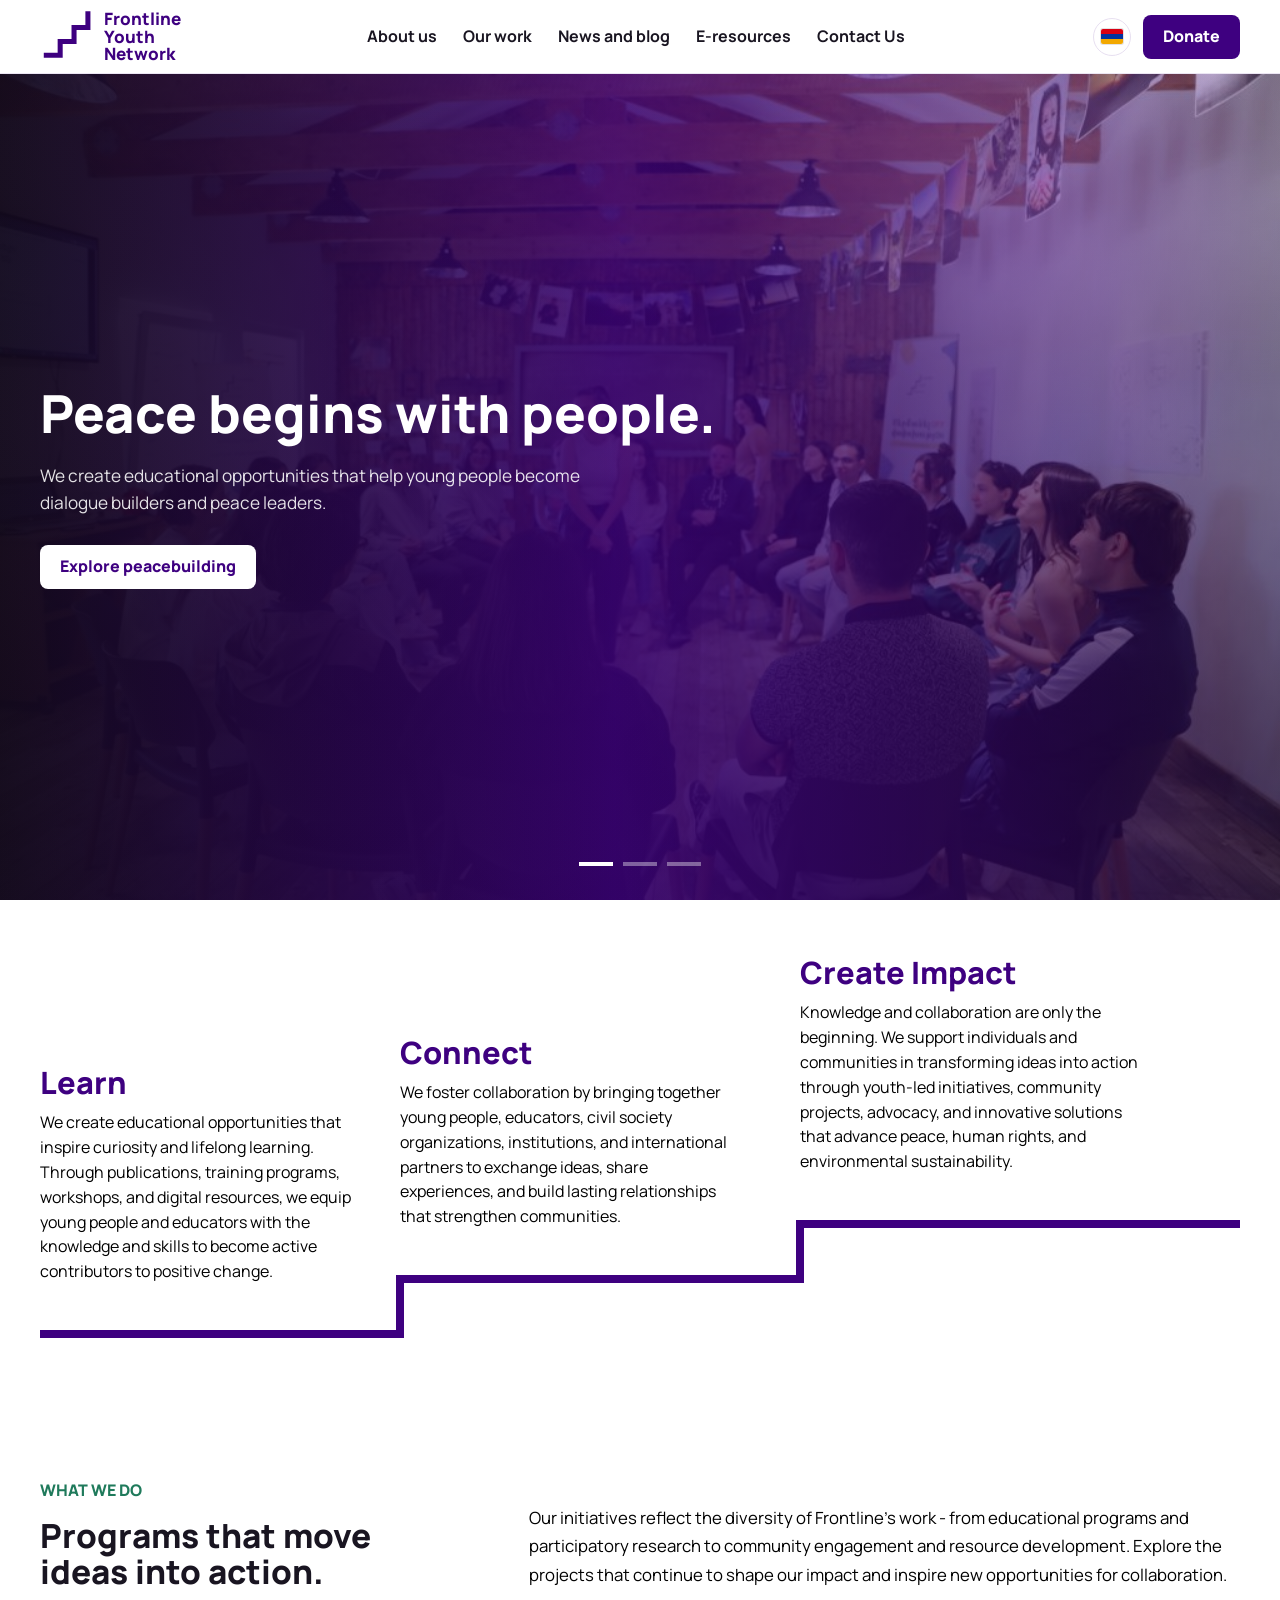
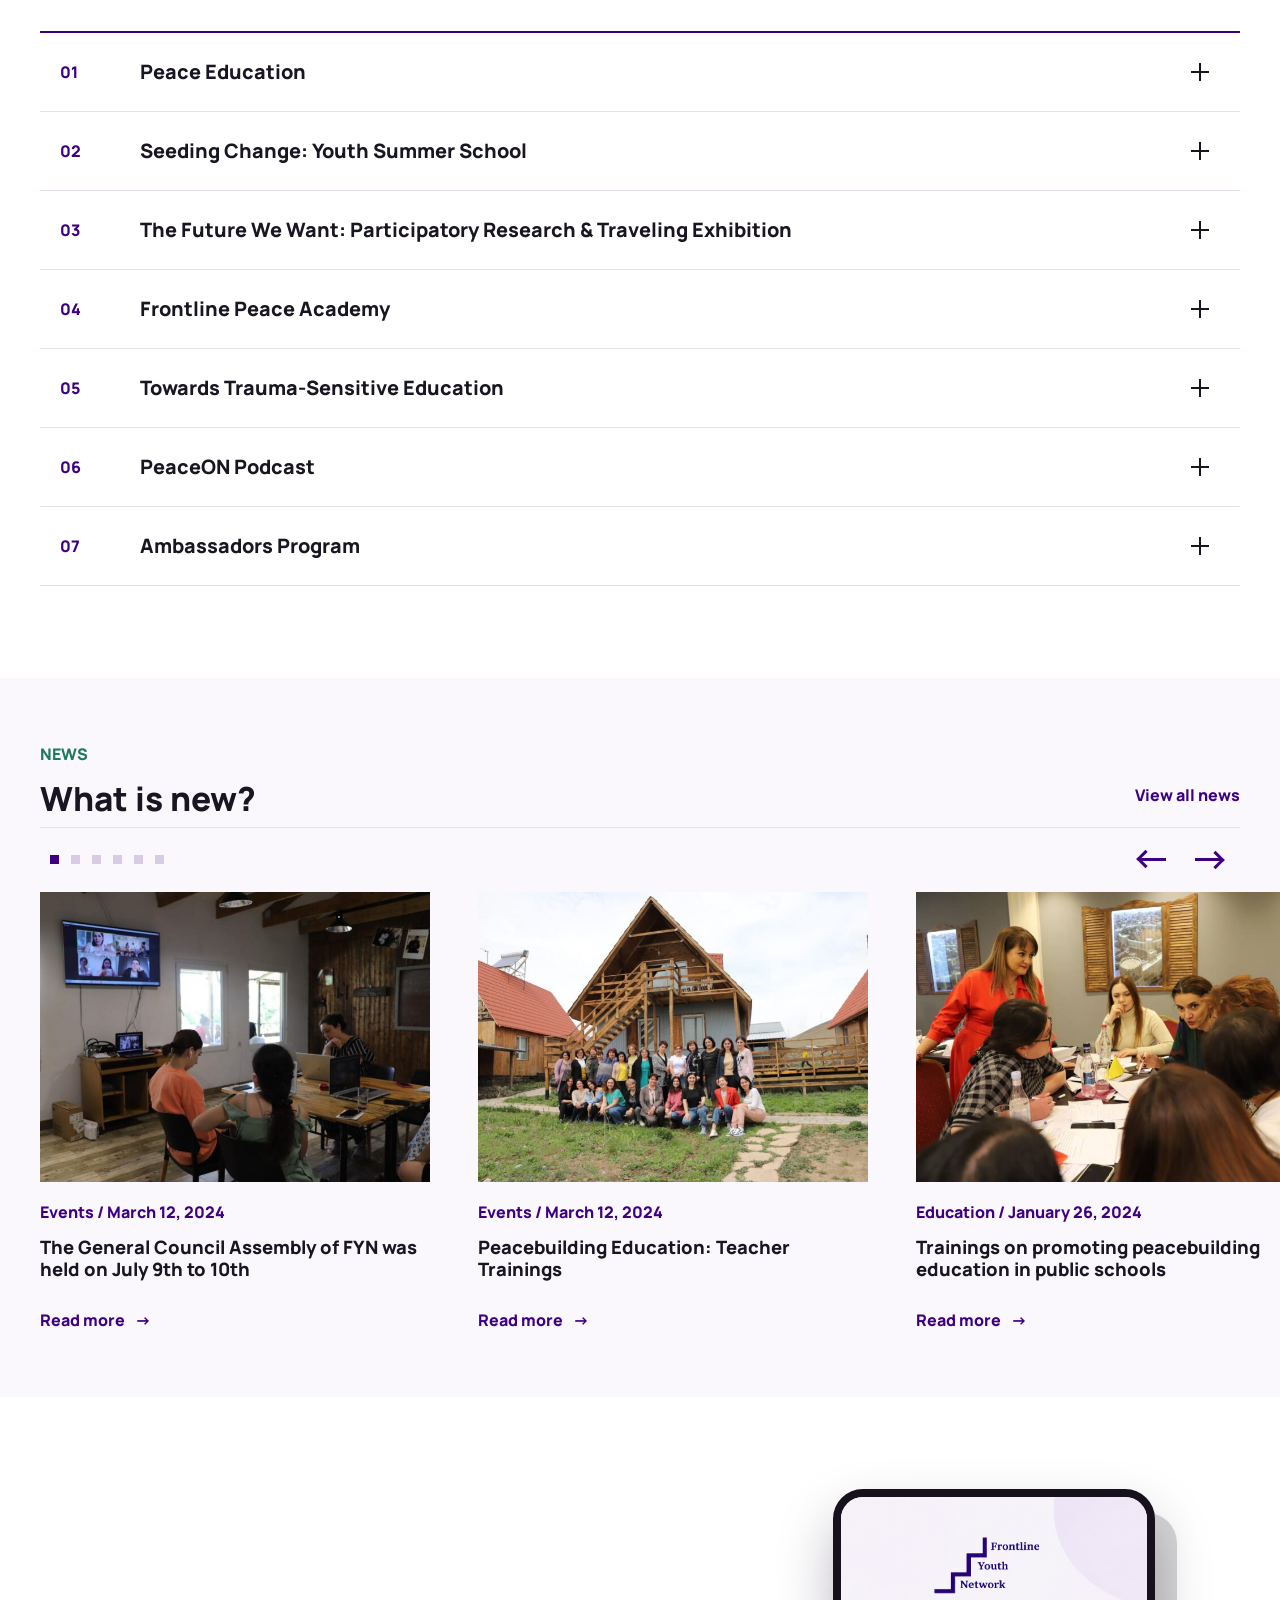
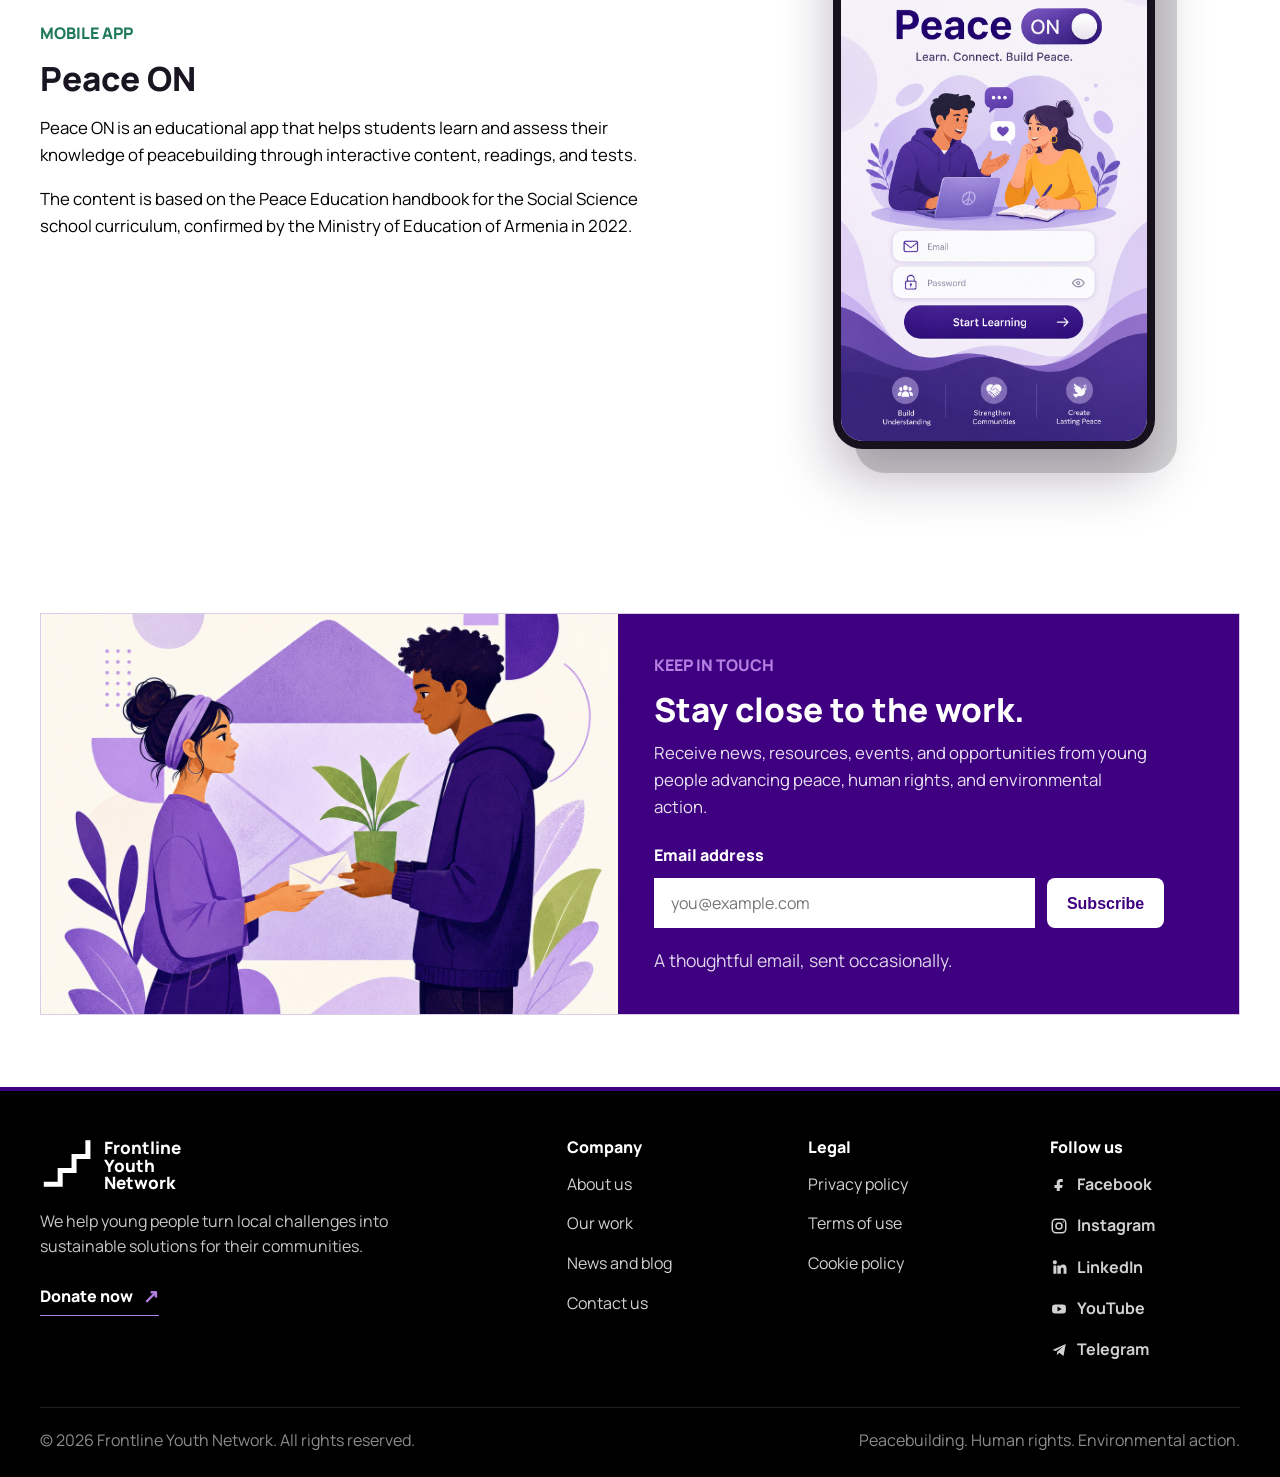
==== index.html @ 9a2c5423 "Fix mobile news slider arrows" ====
﻿<!doctype html>
<html lang="en">
  <head>
    <meta charset="utf-8">
    <meta name="viewport" content="width=device-width, initial-scale=1">
    <meta name="description" content="Frontline Youth Network connects and empowers young people from rural and border communities through peacebuilding, human rights, environmentalism, and youth-led action.">
    <title>Frontline Youth Network</title>
    <link rel="preconnect" href="https://fonts.googleapis.com">
    <link rel="preconnect" href="https://fonts.gstatic.com" crossorigin>
    <link href="https://fonts.googleapis.com/css2?family=Manrope:wght@400;500;600;700;800&display=swap" rel="stylesheet">
    <link rel="stylesheet" href="assets/css/style.css">
  </head>
  <body>
    <a class="skip-link" href="#main">Skip to content</a>

    <header class="site-header" data-header>
      <div class="container header__inner">
        <a class="btn btn--primary header__donate" href="#">Donate</a>

        <a class="brand brand--animated" href="index.html" aria-label="Frontline Youth Network home">
          <span class="brand__mark-wrap" aria-hidden="true">
            <svg class="brand__mark" viewBox="0 0 92 82" focusable="false">
              <polyline points="10 70 32 70 32 48 54 48 54 26 76 26 76 4"></polyline>
            </svg>
          </span>
          <span class="brand__text" aria-hidden="true">
            <span>Frontline</span>
            <span>Youth</span>
            <span>Network</span>
          </span>
        </a>

        <button class="nav-toggle" type="button" aria-expanded="false" aria-controls="site-navigation" aria-label="Open navigation">
          <span></span>
          <span></span>
          <span></span>
        </button>

        <nav class="site-nav" id="site-navigation" aria-label="Main navigation">
          <div class="nav__links">
            <a href="https://frontlineyouth.net/en/#">About us</a>
            <a href="#what-we-do">Our work</a>
            <a href="https://frontlineyouth.net/en/news/">News and blog</a>
            <a href="https://frontlineyouth.net/en/resources/">E-resources</a>
            <a href="https://frontlineyouth.net/en/contact-us/">Contact Us</a>
          </div>
          <div class="nav__actions">
            <a class="lang-switcher" href="#" aria-label="Switch language to Armenian">
              <span class="flag flag--armenia" aria-hidden="true"></span>
            </a>
            <a class="btn btn--primary nav__donate" href="#">Donate</a>
          </div>
        </nav>
      </div>
    </header>

    <main id="main">
      <section class="hero section hero--slide-1">
        <div class="container hero__inner">
          <div class="hero-slider" data-hero-slider>
            <div class="hero-slider__track">
              <article class="hero-slide is-active">
                <h1>Peace begins with people.</h1>
                <p class="hero__lead">We create educational opportunities that help young people become dialogue builders and peace leaders.</p>
                <a class="btn btn--primary" href="#what-we-do">Explore peacebuilding</a>
              </article>
              <article class="hero-slide">
                <h2>Human rights begin with action.</h2>
                <p class="hero__lead">We strengthen the skills and confidence needed to build more just and inclusive communities.</p>
                <a class="btn btn--primary" href="#what-we-do">Explore human rights</a>
              </article>
              <article class="hero-slide">
                <h2>A sustainable future begins today.</h2>
                <p class="hero__lead">We encourage environmental responsibility through learning, collaboration, and local initiatives.</p>
                <a class="btn btn--primary" href="#what-we-do">Explore green action</a>
              </article>
            </div>
          </div>
        </div>
        <div class="hero-slider__controls" aria-label="Hero slider controls">
          <button class="is-active" type="button" aria-label="Show peacebuilding slide" data-hero-dot></button>
          <button type="button" aria-label="Show human rights slide" data-hero-dot></button>
          <button type="button" aria-label="Show environmental slide" data-hero-dot></button>
        </div>
        <button class="hero-arrow hero-arrow--prev" type="button" aria-label="Previous hero slide" data-hero-prev><span aria-hidden="true">&larr;</span></button>
        <button class="hero-arrow hero-arrow--next" type="button" aria-label="Next hero slide" data-hero-next><span aria-hidden="true">&rarr;</span></button>

      </section>

      <div class="container hero__impact" aria-label="Frontline Youth Network step line">
        <svg class="impact-step-line" viewBox="0 0 1200 180" focusable="false" aria-hidden="true">
          <polyline points="0 150 360 150 360 95 760 95 760 40 1200 40"></polyline>
        </svg>
        <div class="impact-step-labels">
          <article>
            <h2>Learn</h2>
            <p>We create educational opportunities that inspire curiosity and lifelong learning. Through publications, training programs, workshops, and digital resources, we equip young people and educators with the knowledge and skills to become active contributors to positive change.</p>
          </article>
          <article>
            <h2>Connect</h2>
            <p>We foster collaboration by bringing together young people, educators, civil society organizations, institutions, and international partners to exchange ideas, share experiences, and build lasting relationships that strengthen communities.</p>
          </article>
          <article>
            <h2>Create Impact</h2>
            <p>Knowledge and collaboration are only the beginning. We support individuals and communities in transforming ideas into action through youth-led initiatives, community projects, advocacy, and innovative solutions that advance peace, human rights, and environmental sustainability.</p>
          </article>
        </div>
      </div>

      <section class="section initiatives-section" id="what-we-do">
        <div class="container">
          <div class="initiatives__intro">
            <div>
              <p class="eyebrow">What we do</p>
              <h2>Programs that move ideas into action.</h2>
            </div>
            <p>Our initiatives reflect the diversity of Frontline's work - from educational programs and participatory research to community engagement and resource development. Explore the projects that continue to shape our impact and inspire new opportunities for collaboration.</p>
          </div>

          <div class="initiatives-list" data-initiatives>
            <article class="initiative">
              <button class="initiative__trigger" id="initiative-trigger-1" type="button" aria-expanded="false" aria-controls="initiative-panel-1" data-initiative-trigger>
                <span class="initiative__number">01</span>
                <span class="initiative__title">Peace Education</span>
                <span class="initiative__toggle" aria-hidden="true"></span>
              </button>
              <div class="initiative__panel" id="initiative-panel-1" role="region" aria-labelledby="initiative-trigger-1" aria-hidden="true">
                <div class="initiative__media">
                  <img src="assets/images/news-training.jpg" alt="Educators participating in a Frontline peace education training">
                </div>
                <div class="initiative__content">
                  <p>Since 2020, Frontline has been advancing peace education in Armenia by combining research, educational resource development, and teacher professional development. We create practical tools that help educators introduce peace, conflict, and dialogue into the classroom while supporting broader educational reforms. Our goal is to make peace education accessible, relevant, and transformative for both teachers and young people.</p>
                  <a class="initiative__link" href="#">Learn more <span aria-hidden="true">&rarr;</span></a>
                </div>
              </div>
            </article>

            <article class="initiative">
              <button class="initiative__trigger" id="initiative-trigger-2" type="button" aria-expanded="false" aria-controls="initiative-panel-2" data-initiative-trigger>
                <span class="initiative__number">02</span>
                <span class="initiative__title">Seeding Change: Youth Summer School</span>
                <span class="initiative__toggle" aria-hidden="true"></span>
              </button>
              <div class="initiative__panel" id="initiative-panel-2" role="region" aria-labelledby="initiative-trigger-2" aria-hidden="true">
                <div class="initiative__media">
                  <img src="assets/images/mission-youth.jpg" alt="Young people learning together at a Frontline summer program">
                </div>
                <div class="initiative__content">
                  <p>From 2021 to 2025, <em>Seed the Change</em> brought together young people from across Armenia for an immersive summer school experience centered on peacebuilding, environmental sustainability, and human rights. Through interactive learning, outdoor activities, creative methods, and collaborative projects, participants developed practical skills and lasting connections.</p>
                  <p>The experience continues through the <em>Seed the Change Activist Handbook</em>, which supports participants in turning ideas into action.</p>
                  <a class="initiative__link" href="#">Learn more <span aria-hidden="true">&rarr;</span></a>
                </div>
              </div>
            </article>

            <article class="initiative">
              <button class="initiative__trigger" id="initiative-trigger-3" type="button" aria-expanded="false" aria-controls="initiative-panel-3" data-initiative-trigger>
                <span class="initiative__number">03</span>
                <span class="initiative__title">The Future We Want: Participatory Research &amp; Traveling Exhibition</span>
                <span class="initiative__toggle" aria-hidden="true"></span>
              </button>
              <div class="initiative__panel" id="initiative-panel-3" role="region" aria-labelledby="initiative-trigger-3" aria-hidden="true">
                <div class="initiative__media">
                  <img src="assets/images/hero-map.jpg" alt="Young people contributing ideas to a participatory research project">
                </div>
                <div class="initiative__content">
                  <p>What began as a creative exercise during the Seed the Change summer school evolved into a nationwide participatory research initiative exploring how young people imagine their future. Through focus groups and artistic expression, Frontline engaged diverse youth communities to better understand identity, belonging, and aspirations.</p>
                  <p>The findings were transformed into a traveling exhibition, creating space for dialogue and amplifying young people's voices.</p>
                  <a class="initiative__link" href="#">Learn more <span aria-hidden="true">&rarr;</span></a>
                </div>
              </div>
            </article>

            <article class="initiative">
              <button class="initiative__trigger" id="initiative-trigger-4" type="button" aria-expanded="false" aria-controls="initiative-panel-4" data-initiative-trigger>
                <span class="initiative__number">04</span>
                <span class="initiative__title">Frontline Peace Academy</span>
                <span class="initiative__toggle" aria-hidden="true"></span>
              </button>
              <div class="initiative__panel" id="initiative-panel-4" role="region" aria-labelledby="initiative-trigger-4" aria-hidden="true">
                <div class="initiative__media">
                  <img src="assets/images/education.jpg" alt="Students taking part in an interactive Frontline learning session">
                </div>
                <div class="initiative__content">
                  <p>Peace Academy is a two-month experiential learning program that continues the journey begun through the <em>Seed the Change</em> Summer School. Designed for university students, it offers a deeper exploration of conflict, peace, and social change through an interactive, non-formal learning environment.</p>
                  <p>Participants strengthen their understanding of conflict and peace studies while developing practical skills in dialogue, collaboration, negotiation, and conflict transformation. More than a course, the Academy is a learning community where knowledge is co-created through discussion, reflection, and shared experience.</p>
                  <a class="initiative__link" href="#">Learn more <span aria-hidden="true">&rarr;</span></a>
                </div>
              </div>
            </article>

            <article class="initiative">
              <button class="initiative__trigger" id="initiative-trigger-5" type="button" aria-expanded="false" aria-controls="initiative-panel-5" data-initiative-trigger>
                <span class="initiative__number">05</span>
                <span class="initiative__title">Towards Trauma-Sensitive Education</span>
                <span class="initiative__toggle" aria-hidden="true"></span>
              </button>
              <div class="initiative__panel" id="initiative-panel-5" role="region" aria-labelledby="initiative-trigger-5" aria-hidden="true">
                <div class="initiative__media">
                  <img src="assets/images/news-schools.jpg" alt="Educators collaborating during a classroom-focused training">
                </div>
                <div class="initiative__content">
                  <p>Building on our participatory research, this initiative explores how peace, conflict, and trauma can be addressed through safe, inclusive, and creative learning environments. By bringing together educators, researchers, and practitioners, we developed practical trauma-informed teaching approaches grounded in international expertise and local experience.</p>
                  <p>The result is a collection of educational methods that support more responsive and resilient classrooms.</p>
                  <a class="initiative__link" href="#">Learn more <span aria-hidden="true">&rarr;</span></a>
                </div>
              </div>
            </article>

            <article class="initiative">
              <button class="initiative__trigger" id="initiative-trigger-6" type="button" aria-expanded="false" aria-controls="initiative-panel-6" data-initiative-trigger>
                <span class="initiative__number">06</span>
                <span class="initiative__title">PeaceON Podcast</span>
                <span class="initiative__toggle" aria-hidden="true"></span>
              </button>
              <div class="initiative__panel" id="initiative-panel-6" role="region" aria-labelledby="initiative-trigger-6" aria-hidden="true">
                <div class="initiative__media">
                  <img src="assets/images/cinema.jpg" alt="Young people participating in a Frontline media and discussion event">
                </div>
                <div class="initiative__content">
                  <p>PeaceON is an animated podcast created for young people, bringing complex social topics to life through a simple, engaging, and modern format. Guided by Piso, the curious cat and main character of the podcast, young audiences explore topics ranging from disinformation and media literacy to environmental issues, financial literacy, and everyday choices.</p>
                  <p>Through real stories, relatable examples, and honest conversations, PeaceON encourages young people to think critically, stay informed, and become active participants in their communities.</p>
                  <p>The learning journey continues through the PeaceON app, where users can reflect on episodes, explore new topics, take interactive quizzes, test their knowledge, and receive certificates upon successful completion.</p>
                  <a class="initiative__link" href="https://www.youtube.com/channel/UCpuVf02GFddqtocgBL-URlQ" target="_blank" rel="noopener">Watch here <span aria-hidden="true">&rarr;</span></a>
                </div>
              </div>
            </article>

            <article class="initiative">
              <button class="initiative__trigger" id="initiative-trigger-7" type="button" aria-expanded="false" aria-controls="initiative-panel-7" data-initiative-trigger>
                <span class="initiative__number">07</span>
                <span class="initiative__title">Ambassadors Program</span>
                <span class="initiative__toggle" aria-hidden="true"></span>
              </button>
              <div class="initiative__panel" id="initiative-panel-7" role="region" aria-labelledby="initiative-trigger-7" aria-hidden="true">
                <div class="initiative__media">
                  <img src="assets/images/networking.jpg" alt="Frontline youth ambassadors connecting at a community event">
                </div>
                <div class="initiative__content">
                  <p>The Ambassadors Program supports young people in sharing knowledge, building connections, and leading positive change in their communities. Full program details will be added as the initiative develops.</p>
                  <a class="initiative__link" href="#">Learn more <span aria-hidden="true">&rarr;</span></a>
                </div>
              </div>
            </article>
          </div>
        </div>
      </section>

      <section class="section news-section" id="news">
        <div class="container">
          <div class="news-slider" data-news-slider>
            <div class="news-slider__header">
              <div>
                <p class="eyebrow">News</p>
                <h2>What is new?</h2>
              </div>
              <a class="text-link news-slider__link" href="https://frontlineyouth.net/en/news/">View all news</a>
            </div>

            <div class="news-slider__tools" aria-label="News slider controls">
              <div class="news-slider__dots" aria-label="Select news slide">
                <button class="is-active" type="button" aria-label="Go to news item 1" data-news-dot></button>
                <button type="button" aria-label="Go to news item 2" data-news-dot></button>
                <button type="button" aria-label="Go to news item 3" data-news-dot></button>
                <button type="button" aria-label="Go to news item 4" data-news-dot></button>
                <button type="button" aria-label="Go to news item 5" data-news-dot></button>
                <button type="button" aria-label="Go to news item 6" data-news-dot></button>
              </div>
              <div class="news-slider__arrows">
                <button class="news-slider__arrow news-slider__arrow--prev" type="button" aria-label="Previous news" data-news-prev>
                  <span class="news-slider__arrow-icon" aria-hidden="true"></span>
                </button>
                <button class="news-slider__arrow news-slider__arrow--next" type="button" aria-label="Next news" data-news-next>
                  <span class="news-slider__arrow-icon" aria-hidden="true"></span>
                </button>
              </div>
            </div>

            <div class="news-slider__viewport">
              <div class="news-slider__track">
                <article class="news-card">
                  <img src="assets/images/news-assembly.jpg" alt="Frontline Youth Network General Council Assembly">
                  <div class="news-card__body">
                    <p class="meta">Events / March 12, 2024</p>
                    <h3>The General Council Assembly of FYN was held on July 9th to 10th</h3>
                    <a class="card__link" href="https://frontlineyouth.net/en/the-general-council-assembly-of-the-uncovering-the-potential-of-border-dwelling-youth-fyn-ngo-was-held-on-july-9th-to-10th/">Read more <span aria-hidden="true">&rarr;</span></a>
                  </div>
                </article>

                <article class="news-card">
                  <img src="assets/images/news-training.jpg" alt="Peacebuilding education teacher training">
                  <div class="news-card__body">
                    <p class="meta">Events / March 12, 2024</p>
                    <h3>Peacebuilding Education: Teacher Trainings</h3>
                    <a class="card__link" href="https://frontlineyouth.net/en/peacebuilding-education-teacher-trainings/">Read more <span aria-hidden="true">&rarr;</span></a>
                  </div>
                </article>

                <article class="news-card">
                  <img src="assets/images/news-schools.jpg" alt="Peacebuilding education training in public schools">
                  <div class="news-card__body">
                    <p class="meta">Education / January 26, 2024</p>
                    <h3>Trainings on promoting peacebuilding education in public schools</h3>
                    <a class="card__link" href="https://frontlineyouth.net/en/trainings-on-promoting-peacebuilding-education-in-public-schools/">Read more <span aria-hidden="true">&rarr;</span></a>
                  </div>
                </article>

                <article class="news-card">
                  <img src="assets/images/education.jpg" alt="Young people taking part in a learning session">
                  <div class="news-card__body">
                    <p class="meta">Education / FYN</p>
                    <h3>Non-formal education programs for young community leaders</h3>
                    <a class="card__link" href="https://frontlineyouth.net/en/news/">Read more <span aria-hidden="true">&rarr;</span></a>
                  </div>
                </article>

                <article class="news-card">
                  <img src="assets/images/networking.jpg" alt="Frontline Youth Network community gathering">
                  <div class="news-card__body">
                    <p class="meta">Community / FYN</p>
                    <h3>Building networks between youth, mentors, and local initiatives</h3>
                    <a class="card__link" href="https://frontlineyouth.net/en/news/">Read more <span aria-hidden="true">&rarr;</span></a>
                  </div>
                </article>

                <article class="news-card">
                  <img src="assets/images/cinema.jpg" alt="Youth event and community discussion">
                  <div class="news-card__body">
                    <p class="meta">Events / FYN</p>
                    <h3>Youth-led conversations on peace, rights, and participation</h3>
                    <a class="card__link" href="https://frontlineyouth.net/en/news/">Read more <span aria-hidden="true">&rarr;</span></a>
                  </div>
                </article>
              </div>
            </div>
          </div>
        </div>
      </section>

      <section class="section app-section" id="peace-on" data-app-animate>
        <div class="container app-section__grid">
          <div class="app-section__content">
            <p class="eyebrow">Mobile app</p>
            <h2>Peace ON</h2>
            <p>Peace ON is an educational app that helps students learn and assess their knowledge of peacebuilding through interactive content, readings, and tests.</p>
            <p>The content is based on the Peace Education handbook for the Social Science school curriculum, confirmed by the Ministry of Education of Armenia in 2022.</p>
            <div class="app-store-links" aria-label="Download Peace ON">
              <a class="store-button" href="https://play.google.com/store/apps/details?id=com.peaceon.frontline" target="_blank" rel="noopener" aria-label="Get Peace ON on Google Play">
                <img src="assets/images/google-play-badge.webp" alt="Get it on Google Play">
              </a>
              <a class="store-button" href="#" aria-label="Download Peace ON on the App Store">
                <img src="assets/images/download app store.webp" alt="Download on the App Store">
              </a>
            </div>
          </div>

          <div class="app-showcase" aria-label="Peace ON app preview">
            <div class="app-showcase__frame">
              <img class="app-showcase__image" src="assets/images/peace-on-illustration.png" alt="Peace ON mobile app preview">
            </div>
          </div>
        </div>
      </section>

      <section class="section contact" id="contact">
        <div class="container subscription">
          <div class="subscription__visual">
            <img src="assets/images/newsletter-illustration.png" alt="Young people exchanging a letter and a plant">
          </div>

          <div class="subscription__content">
            <p class="eyebrow">Keep in touch</p>
            <h2>Stay close to the work.</h2>
            <p>Receive news, resources, events, and opportunities from young people advancing peace, human rights, and environmental action.</p>

            <form class="newsletter" action="#" method="post">
              <label for="email">Email address</label>
              <div class="newsletter__row">
                <input id="email" name="email" type="email" placeholder="you@example.com" autocomplete="email" required>
                <button class="btn btn--light" type="submit">Subscribe</button>
              </div>
              <p class="form-note">A thoughtful email, sent occasionally.</p>
            </form>
          </div>
        </div>
      </section>
    </main>

    <footer class="site-footer">
      <div class="container footer__grid">
        <div class="footer__brand">
          <a class="brand brand--animated footer__brand-logo" href="index.html" aria-label="Frontline Youth Network home" data-footer-brand>
            <span class="brand__mark-wrap" aria-hidden="true">
              <svg class="brand__mark" viewBox="0 0 92 82" focusable="false">
                <polyline points="10 70 32 70 32 48 54 48 54 26 76 26 76 4"></polyline>
              </svg>
            </span>
            <span class="brand__text" aria-hidden="true">
              <span>Frontline</span>
              <span>Youth</span>
              <span>Network</span>
            </span>
          </a>
          <p>We help young people turn local challenges into sustainable solutions for their communities.</p>
          <a class="footer__donate" href="#">Donate now <span aria-hidden="true">&#8599;</span></a>
        </div>

        <nav aria-label="Footer navigation">
          <h2 class="footer__title">Company</h2>
          <ul class="footer__links">
            <li><a href="#what-we-do">About us</a></li>
            <li><a href="#what-we-do">Our work</a></li>
            <li><a href="#news">News and blog</a></li>
            <li><a href="#contact">Contact us</a></li>
          </ul>
        </nav>

        <nav aria-label="Legal navigation">
          <h2 class="footer__title">Legal</h2>
          <ul class="footer__links">
            <li><a href="#">Privacy policy</a></li>
            <li><a href="#">Terms of use</a></li>
            <li><a href="#">Cookie policy</a></li>
          </ul>
        </nav>

        <div class="footer__connect">
          <h2 class="footer__title">Follow us</h2>
          <ul class="footer__socials">
            <li><a class="footer__social-link" href="https://www.facebook.com/FrontlineYouthNet/" target="_blank" rel="noopener"><svg viewBox="0 0 24 24" aria-hidden="true"><path d="M14 8h3V4h-3c-3.3 0-5 2-5 5v3H6v4h3v4h4v-4h3l1-4h-4V9c0-.7.3-1 1-1Z"/></svg><span>Facebook</span></a></li>
            <li><a class="footer__social-link" href="https://www.instagram.com/frontlineyouthnetwork/" target="_blank" rel="noopener"><svg viewBox="0 0 24 24" aria-hidden="true"><rect x="3" y="3" width="18" height="18" rx="5"/><circle cx="12" cy="12" r="4"/><circle cx="17.5" cy="6.5" r="1" class="footer__social-dot"/></svg><span>Instagram</span></a></li>
            <li><a class="footer__social-link" href="https://www.linkedin.com/company/frontline-youth-network-armenia/" target="_blank" rel="noopener"><svg viewBox="0 0 24 24" aria-hidden="true"><path d="M6.5 8.5A2.5 2.5 0 1 0 6.5 3a2.5 2.5 0 0 0 0 5.5ZM4.5 21h4V10h-4v11Zm6 0h4v-5.5c0-1.4.3-2.8 2-2.8 1.6 0 1.6 1.6 1.6 2.9V21H22v-6.2c0-3.4-.7-6-4.7-6-1.9 0-3.1 1-3.6 2.1h-.1V10h-3.8v11Z"/></svg><span>LinkedIn</span></a></li>
            <li><a class="footer__social-link" href="https://www.youtube.com/channel/UCpuVf02GFddqtocgBL-URlQ" target="_blank" rel="noopener"><svg viewBox="0 0 24 24" aria-hidden="true"><path d="M21 8.2a2.7 2.7 0 0 0-1.9-1.9C17.4 6 12 6 12 6s-5.4 0-7.1.3A2.7 2.7 0 0 0 3 8.2 28 28 0 0 0 2.7 12c0 1.3.1 2.6.3 3.8a2.7 2.7 0 0 0 1.9 1.9C6.6 18 12 18 12 18s5.4 0 7.1-.3a2.7 2.7 0 0 0 1.9-1.9c.2-1.2.3-2.5.3-3.8s-.1-2.6-.3-3.8ZM10 15.3V8.7l5.5 3.3-5.5 3.3Z"/></svg><span>YouTube</span></a></li>
            <li><a class="footer__social-link" href="#" aria-label="Frontline Youth Network Telegram"><svg viewBox="0 0 24 24" aria-hidden="true"><path d="m21 4-3 16-5.7-4.2-3.2 3.1.5-4.6L17.9 7 7.7 13.4 3.3 12 21 4Z"/></svg><span>Telegram</span></a></li>
          </ul>
        </div>
      </div>
      <div class="container footer__bottom">
        <p>&copy; 2026 Frontline Youth Network. All rights reserved.</p>
        <p>Peacebuilding. Human rights. Environmental action.</p>
      </div>
    </footer>

    <script src="assets/js/main.js"></script>
  </body>
</html>
---- assets/css/style.css ----
:root {
  --color-primary: #3e0080;
  --color-accent: #b281e2;
  --color-accent-soft: #f3ebfb;
  --color-ink: #191521;
  --color-muted: #191521;
  --color-line: #e7dff0;
  --color-surface: #ffffff;
  --color-soft: #faf7fd;
  --color-green: #1f7a5b;
  --shadow: 0 18px 50px rgba(42, 25, 60, 0.12);
  --radius: 8px;
  --container: 1200px;
  --header-height: 74px;
  --ease-out: cubic-bezier(0.16, 1, 0.3, 1);
}

* {
  box-sizing: border-box;
}

html {
  scroll-behavior: smooth;
}

body {
  margin: 0;
  background: var(--color-surface);
  color: var(--color-ink);
  font-family: "Manrope", Arial, sans-serif;
  font-size: 16px;
  line-height: 1.6;
  overflow-x: hidden;
}

@keyframes fadeUp {
  from {
    opacity: 0;
    transform: translateY(24px);
  }

  to {
    opacity: 1;
    transform: translateY(0);
  }
}

@keyframes softZoom {
  from {
    opacity: 0;
    transform: scale(0.97);
  }

  to {
    opacity: 1;
    transform: scale(1);
  }
}

@keyframes logoMarkReveal {
  from {
    opacity: 0;
    stroke-dashoffset: 230;
  }

  to {
    opacity: 1;
    stroke-dashoffset: 0;
  }
}

@keyframes logoTextReveal {
  from {
    opacity: 0;
    transform: translateX(-14px);
  }

  to {
    opacity: 1;
    transform: translateX(0);
  }
}

@keyframes impactLineReveal {
  from {
    opacity: 0;
    stroke-dashoffset: 1800;
  }

  to {
    opacity: 1;
    stroke-dashoffset: 0;
  }
}

@keyframes valueAppear {
  from {
    opacity: 0;
    transform: translateY(16px);
  }

  to {
    opacity: 1;
    transform: translateY(0);
  }
}

@keyframes valueFill {
  from {
    background-size: 0 100%;
    color: var(--color-primary);
  }

  to {
    background-size: 100% 100%;
    color: #fff;
  }
}

img {
  display: block;
  max-width: 100%;
}

a {
  color: inherit;
}

a:focus-visible,
button:focus-visible,
input:focus-visible {
  outline: 3px solid var(--color-accent);
  outline-offset: 3px;
}

.skip-link {
  position: absolute;
  left: 16px;
  top: -100px;
  z-index: 1000;
  padding: 10px 14px;
  background: var(--color-primary);
  color: #fff;
  text-decoration: none;
}

.skip-link:focus {
  top: 16px;
}

.container {
  width: min(100% - 40px, var(--container));
  margin-inline: auto;
}

.section {
  padding: 92px 0;
}

section[id] {
  scroll-margin-top: 90px;
}

.section--soft {
  background: var(--color-soft);
}

.site-header {
  position: sticky;
  top: 0;
  z-index: 100;
  height: var(--header-height);
  background: rgba(255, 255, 255, 0.94);
  border-bottom: 1px solid rgba(231, 223, 240, 0.8);
  backdrop-filter: blur(16px);
}

.header__inner {
  display: flex;
  height: 100%;
  min-height: 0;
  align-items: center;
  justify-content: space-between;
  gap: 22px;
}

.header__inner > .header__donate {
  display: none;
}

.brand {
  display: inline-flex;
  align-items: center;
  text-decoration: none;
}

.brand--animated {
  gap: 0;
}

.brand__mark-wrap {
  display: inline-flex;
  width: 64px;
  height: 54px;
  align-items: center;
  overflow: hidden;
}

.brand__mark {
  width: 58px;
  height: 52px;
  fill: none;
  stroke: var(--color-primary);
  stroke-width: 8;
  stroke-linecap: square;
  stroke-linejoin: miter;
  stroke-dasharray: 230;
  stroke-dashoffset: 230;
  animation: logoMarkReveal 1500ms linear both;
}

.brand__text {
  display: grid;
  gap: 0;
  color: var(--color-primary);
  font-size: 17px;
  font-weight: 800;
  line-height: 1.05;
}

.brand__text span {
  opacity: 0;
  animation: logoTextReveal 520ms var(--ease-out) both;
}

.brand__text span:nth-child(1) {
  animation-delay: 2000ms;
}

.brand__text span:nth-child(2) {
  animation-delay: 2300ms;
}

.brand__text span:nth-child(3) {
  animation-delay: 2600ms;
}

.site-nav {
  display: grid;
  flex: 1;
  grid-template-columns: 1fr auto;
  align-items: center;
  gap: 24px;
  color: var(--color-muted);
  font-weight: 700;
}

.nav__links {
  display: flex;
  justify-content: center;
  gap: 26px;
}

.nav__actions {
  display: flex;
  align-items: center;
  gap: 12px;
}

.site-nav a {
  text-decoration: none;
}

.site-nav a:not(.btn):hover {
  color: var(--color-primary);
}

.lang-switcher {
  display: inline-flex;
  width: 38px;
  height: 38px;
  align-items: center;
  justify-content: center;
  border: 1px solid var(--color-line);
  border-radius: 50%;
  background: #fff;
  transition: transform 180ms ease, border-color 180ms ease, box-shadow 180ms ease;
}

.lang-switcher:hover {
  border-color: rgba(62, 0, 128, 0.28);
  box-shadow: 0 8px 18px rgba(42, 25, 60, 0.1);
  transform: translateY(-1px);
}

.flag {
  display: block;
  width: 22px;
  height: 15px;
  border-radius: 2px;
  box-shadow: 0 0 0 1px rgba(25, 21, 33, 0.12);
}

.flag--armenia {
  background: linear-gradient(to bottom, #d90012 0 33.333%, #0033a0 33.333% 66.666%, #f2a800 66.666% 100%);
}

.nav-toggle {
  display: none;
  width: 44px;
  height: 44px;
  border: 1px solid var(--color-line);
  border-radius: var(--radius);
  background: #fff;
  padding: 10px;
}

.nav-toggle span {
  display: block;
  height: 2px;
  margin: 5px 0;
  background: var(--color-primary);
}

.btn {
  display: inline-flex;
  min-height: 44px;
  align-items: center;
  justify-content: center;
  border: 2px solid transparent;
  border-radius: var(--radius);
  padding: 10px 18px;
  font-size: 16px;
  font-weight: 800;
  line-height: 1.2;
  text-decoration: none;
  transition: transform 180ms ease, background 180ms ease, color 180ms ease, border 180ms ease, box-shadow 180ms ease;
}

.btn:hover {
  transform: translateY(-2px);
}

.btn--primary {
  background: var(--color-primary);
  color: #fff;
}

.btn--primary:hover {
  background: #2f0062;
}

.btn--secondary {
  border-color: rgba(62, 0, 128, 0.28);
  background: #fff;
  color: var(--color-primary);
}

.btn--light {
  background: #fff;
  color: var(--color-primary);
}

.btn--light:hover {
  background: #eadcff;
}

.hero {
  position: relative;
  overflow: hidden;
  height: calc(100vh - var(--header-height));
  min-height: calc(100vh - var(--header-height));
  padding: 0;
  color: #fff;
}

.hero::before,
.hero::after {
  content: "";
  position: absolute;
  inset: 0;
  pointer-events: none;
}

.hero::before {
  background:
    linear-gradient(90deg, rgba(18, 9, 28, 0.92) 0%, rgba(62, 0, 128, 0.78) 48%, rgba(62, 0, 128, 0.18) 100%),
    linear-gradient(180deg, rgba(18, 9, 28, 0.16), rgba(18, 9, 28, 0.72)),
    var(--hero-image) center / cover no-repeat;
  transform: scale(1);
  transform-origin: center;
}

.hero.is-bg-changing::before {
  animation: heroBgFade 1100ms var(--ease-out) both;
}

.hero::after {
  background:
    radial-gradient(circle at 80% 18%, rgba(178, 129, 226, 0.32), transparent 24%),
    linear-gradient(90deg, rgba(18, 9, 28, 0.16), transparent 58%);
}

.hero--slide-1 {
  --hero-image: url("../images/mission-youth.jpg");
}

.hero--slide-2 {
  --hero-image: url("../images/news-training.jpg");
}

.hero--slide-3 {
  --hero-image: url("../images/education.jpg");
}

@keyframes heroBgFade {
  from {
    opacity: 0.35;
    transform: scale(1.035);
  }

  to {
    opacity: 1;
    transform: scale(1);
  }
}

.hero__inner {
  position: relative;
  z-index: 1;
  display: flex;
  height: 100%;
  min-height: 0;
  align-items: center;
}

.hero-slider {
  position: relative;
  width: min(100%, 760px);
  min-height: 0;
  animation: fadeUp 1100ms var(--ease-out) both;
}

.hero-slider__track {
  position: relative;
  display: grid;
  min-height: 0;
  align-items: center;
}

.hero-slide {
  position: relative;
  grid-area: 1 / 1;
  align-self: center;
  width: 100%;
  opacity: 0;
  pointer-events: none;
  transform: translateY(28px);
  transition: opacity 1050ms var(--ease-out), transform 1050ms var(--ease-out);
}

.hero-slide.is-active {
  opacity: 1;
  pointer-events: auto;
  transform: translateY(0);
}

.hero-slide > * {
  opacity: 0;
  transform: translateY(34px);
  transition: opacity 1100ms var(--ease-out), transform 1100ms var(--ease-out);
}

.hero-slide.is-active > * {
  opacity: 1;
  transform: translateY(0);
}

.hero-slide.is-active > *:nth-child(1) {
  transition-delay: 160ms;
}

.hero-slide.is-active > *:nth-child(2) {
  transition-delay: 360ms;
}

.hero-slide.is-active > *:nth-child(3) {
  transition-delay: 560ms;
}

.hero__inner > *,
.split > *,
.contact__grid > *,
.grid > * {
  min-width: 0;
}

.eyebrow {
  margin: 0 0 14px;
  color: var(--color-green);
  font-size: 16px;
  font-weight: 800;
  letter-spacing: 0;
  text-transform: uppercase;
  overflow-wrap: anywhere;
}

.hero .eyebrow {
  color: #eadcff;
}

.hero .btn--primary {
  background: #fff;
  color: var(--color-primary);
}

.hero .btn--primary:hover {
  background: #f3ebfb;
}

.hero .btn--secondary {
  border-color: rgba(255, 255, 255, 0.7);
  background: rgba(255, 255, 255, 0.1);
  color: #fff;
}

.hero .btn--secondary:hover {
  background: rgba(255, 255, 255, 0.18);
}

h1,
h2,
h3 {
  margin: 0;
  line-height: 1.08;
  letter-spacing: 0;
  overflow-wrap: break-word;
}

h1 {
  max-width: 690px;
  font-size: clamp(2.15rem, 4.1vw, 3.75rem);
  font-weight: 800;
}

.hero-slide h2 {
  max-width: 690px;
  font-size: clamp(2.15rem, 4.1vw, 3.75rem);
}

h2 {
  font-size: clamp(1.65rem, 2.6vw, 2.45rem);
  font-weight: 800;
}

h3 {
  font-size: 1.25rem;
  font-weight: 800;
}

p {
  margin: 0;
  overflow-wrap: break-word;
}

.hero__lead {
  max-width: 590px;
  margin-top: 20px;
  color: rgba(255, 255, 255, 0.88);
  font-size: clamp(1rem, 1.35vw, 1.14rem);
}

.hero-slide .btn {
  margin-top: 28px;
}

.hero-slider__controls {
  position: absolute;
  left: 50%;
  bottom: 34px;
  z-index: 4;
  display: flex;
  align-items: center;
  gap: 10px;
  margin: 0;
  transform: translateX(-50%);
}

.hero-slider__controls button {
  width: 34px;
  height: 4px;
  border: 0;
  background: rgba(255, 255, 255, 0.38);
  cursor: pointer;
  padding: 0;
}

.hero-slider__controls button.is-active {
  background: #fff;
}

.hero-arrow {
  position: absolute;
  top: 50%;
  z-index: 4;
  display: flex;
  align-items: center;
  justify-content: center;
  width: 48px;
  height: 48px;
  border: 1px solid rgba(255, 255, 255, 0.54);
  border-radius: 999px;
  background: rgba(255, 255, 255, 0.08);
  color: #fff;
  font-size: 1.35rem;
  font-weight: 800;
  line-height: 1;
  cursor: pointer;
  padding: 0;
  transform: translateY(-50%);
  transition: background 180ms ease, border-color 180ms ease;
}

.hero-arrow span {
  display: flex;
  align-items: center;
  justify-content: center;
  width: 1em;
  height: 1em;
  line-height: 1;
  transform: translateY(-1px);
}

.hero-arrow--prev {
  left: clamp(18px, 3vw, 44px);
}

.hero-arrow--next {
  right: clamp(18px, 3vw, 44px);
}

.hero-arrow:hover {
  background: rgba(255, 255, 255, 0.18);
  border-color: rgba(255, 255, 255, 0.82);
}

@media (max-width: 1399px) {
  .hero-arrow {
    display: none;
  }
}

.hero__impact {
  position: relative;
  z-index: 3;
  margin-top: 24px;
  margin-bottom: 32px;
  min-height: 430px;
}

.impact-step-line {
  position: absolute;
  left: 0;
  top: 260px;
  display: block;
  width: 100%;
  height: 180px;
  fill: none;
  stroke: var(--color-primary);
  stroke-width: 8;
  stroke-linecap: square;
  stroke-linejoin: miter;
  stroke-dasharray: 1800;
  stroke-dashoffset: 1800;
}

.hero__impact.is-visible .impact-step-line {
  animation: impactLineReveal 1900ms linear both;
}

.impact-step-labels {
  position: absolute;
  inset: 0;
  z-index: 2;
  color: var(--color-primary);
  pointer-events: none;
}

.impact-step-labels article {
  position: absolute;
  max-width: 340px;
  opacity: 0;
  transform: translateY(16px);
}

.impact-step-labels article:nth-child(1) {
  left: 0;
  bottom: 70px;
}

.impact-step-labels article:nth-child(2) {
  left: 360px;
  bottom: 125px;
}

.impact-step-labels article:nth-child(3) {
  left: 760px;
  bottom: 180px;
}

.impact-step-labels h2 {
  color: var(--color-primary);
  font-size: clamp(1.5rem, 2.4vw, 2.15rem);
  line-height: 1.05;
}

.impact-step-labels p {
  margin-top: 12px;
  color: #000;
  font-size: 16px;
  line-height: 1.55;
}

.hero__impact.is-visible .impact-step-labels article {
  animation: fadeUp 680ms var(--ease-out) both;
}

.hero__impact.is-visible .impact-step-labels article:nth-child(1) {
  animation-delay: 1500ms;
}

.hero__impact.is-visible .impact-step-labels article:nth-child(2) {
  animation-delay: 1750ms;
}

.hero__impact.is-visible .impact-step-labels article:nth-child(3) {
  animation-delay: 2000ms;
}

.split {
  display: grid;
  grid-template-columns: 0.75fr 1.25fr;
  gap: 52px;
}

.section__intro,
.section__heading {
  max-width: 760px;
}

.section__heading {
  margin-bottom: 38px;
}

.section__heading p:not(.eyebrow) {
  margin-top: 18px;
  color: var(--color-muted);
  font-size: 1.1rem;
}

.section__heading--row {
  display: flex;
  max-width: none;
  align-items: end;
  justify-content: space-between;
  gap: 24px;
}

.mission-panel {
  border-left: 4px solid var(--color-primary);
  background: #fff;
  border-radius: var(--radius);
  padding: 36px;
  box-shadow: var(--shadow);
  animation: fadeUp 750ms var(--ease-out) both;
}

.mission-panel p + p {
  margin-top: 18px;
  color: var(--color-muted);
}

.mission-section {
  padding-top: 86px;
  min-height: calc(100vh - 74px);
  display: grid;
  align-items: center;
}

.mission-editorial {
  display: grid;
  grid-template-columns: minmax(280px, 0.85fr) minmax(0, 1.15fr);
  gap: clamp(36px, 6vw, 76px);
  align-items: start;
}

.mission-editorial__lead {
  position: sticky;
  top: 112px;
  animation: fadeUp 750ms var(--ease-out) both;
}

.mission-editorial__lead h2 {
  max-width: 520px;
}

.mission-editorial__lead p:not(.eyebrow) {
  margin-top: 22px;
  max-width: 430px;
  color: var(--color-muted);
  font-size: 1.1rem;
}

.mission-editorial__content {
  border-top: 2px solid var(--color-primary);
  animation: fadeUp 750ms 120ms var(--ease-out) both;
}

.mission-row {
  display: grid;
  grid-template-columns: 150px 1fr;
  gap: 28px;
  padding: 32px 0;
  border-bottom: 1px solid var(--color-line);
}

.mission-row > span {
  color: var(--color-primary);
  font-size: 1rem;
  font-weight: 800;
  text-transform: uppercase;
}

.mission-row p {
  color: var(--color-muted);
  font-size: 1.05rem;
}

.mission-row p + p {
  margin-top: 14px;
}

.values-band {
  display: flex;
  flex-wrap: wrap;
  gap: 0;
  margin-top: 42px;
  overflow: hidden;
  border: 1px solid var(--color-line);
  border-radius: var(--radius);
  background: #fff;
  animation: fadeUp 750ms 220ms var(--ease-out) both;
}

.values-band span {
  flex: 1 1 170px;
  min-height: 68px;
  display: grid;
  place-items: center;
  border-right: 1px solid var(--color-line);
  color: var(--color-primary);
  font-weight: 800;
  text-align: center;
  background: linear-gradient(90deg, var(--color-primary), var(--color-primary)) left / 0 100% no-repeat;
  opacity: 0;
}

.values-band span:last-child {
  border-right: 0;
}

.values-band.is-visible span {
  animation: valueAppear 420ms var(--ease-out) both, valueFill 520ms var(--ease-out) both;
}

.values-band.is-visible span:nth-child(1) {
  animation-delay: 0ms, 520ms;
}

.values-band.is-visible span:nth-child(2) {
  animation-delay: 160ms, 760ms;
}

.values-band.is-visible span:nth-child(3) {
  animation-delay: 320ms, 1000ms;
}

.values-band.is-visible span:nth-child(4) {
  animation-delay: 480ms, 1240ms;
}

.values-band.is-visible span:nth-child(5) {
  animation-delay: 640ms, 1480ms;
}

.values-band.is-visible span:nth-child(6) {
  animation-delay: 800ms, 1720ms;
}

.focus-section {
  padding-top: 86px;
  background: #fff;
}

.focus-section .section__heading--row {
  align-items: start;
}

.focus-section .section-note {
  max-width: 360px;
}

.focus-slider {
  position: relative;
}

.focus-slider__viewport {
  overflow: hidden;
  border-radius: var(--radius);
  background: #12091c;
}

.focus-slider__track {
  display: flex;
  transition: transform 520ms var(--ease-out);
}

.focus-slide {
  position: relative;
  flex: 0 0 100%;
  min-height: 520px;
  overflow: hidden;
}

.focus-slide img {
  width: 100%;
  height: 100%;
  min-height: 520px;
  object-fit: cover;
  filter: grayscale(1);
  opacity: 0.75;
}

.focus-slide::after {
  content: "";
  position: absolute;
  inset: 0;
  background: linear-gradient(90deg, rgba(18, 9, 28, 0.86), rgba(62, 0, 128, 0.36));
}

.focus-slide div {
  position: absolute;
  z-index: 1;
  left: clamp(28px, 6vw, 72px);
  bottom: clamp(28px, 6vw, 72px);
  max-width: 560px;
  color: #fff;
}

.focus-slide span {
  display: block;
  margin-bottom: 10px;
  font-weight: 800;
}

.focus-slide h3 {
  font-size: clamp(2.2rem, 5vw, 4.8rem);
}

.focus-slide p {
  margin-top: 18px;
  color: rgba(255, 255, 255, 0.86);
  font-size: 1.08rem;
}

.focus-slider__controls {
  display: flex;
  align-items: center;
  justify-content: space-between;
  gap: 18px;
  margin-top: 18px;
}

.slider-btn {
  border: 1px solid var(--color-line);
  border-radius: 999px;
  background: #fff;
  color: var(--color-primary);
  cursor: pointer;
  font: inherit;
  font-weight: 800;
  padding: 10px 18px;
}

.slider-dots {
  display: flex;
  gap: 8px;
}

.slider-dots button {
  width: 9px;
  height: 9px;
  border: 0;
  border-radius: 50%;
  background: #d8cce4;
  cursor: pointer;
  padding: 0;
}

.slider-dots button.is-active {
  background: var(--color-primary);
}

.mission-statement {
  max-width: 1200px;
  margin: 0 auto;
  text-align: center;
  animation: fadeUp 750ms var(--ease-out) both;
}

.mission-statement h2 {
  max-width: 1200px;
  margin-inline: auto;
  font-size: clamp(1.7rem, 2.8vw, 2.75rem);
}

.mission-statement p:not(.eyebrow) {
  max-width: 1200px;
  margin: 22px auto 0;
  color: var(--color-muted);
  font-size: 1.12rem;
}

.mission-mosaic {
  position: relative;
  display: grid;
  grid-template-columns: 0.8fr 1.2fr 0.8fr;
  gap: clamp(18px, 4vw, 54px);
  align-items: center;
  max-width: 1200px;
  margin: 46px auto;
}

.mission-mosaic img {
  width: 100%;
  aspect-ratio: 1;
  border-radius: var(--radius);
  object-fit: cover;
  box-shadow: 0 18px 44px rgba(42, 25, 60, 0.16);
}

.mission-mosaic img:nth-child(1) {
  transform: translateY(-18px);
}

.mission-mosaic img:nth-child(2) {
  aspect-ratio: 4 / 3;
}

.mission-mosaic img:nth-child(3) {
  transform: translateY(24px);
}

.mission-rows {
  max-width: 1200px;
  margin: 42px auto 0;
  border-top: 2px solid var(--color-primary);
}

.mission-rows .mission-row {
  display: grid;
  grid-template-columns: 180px 1fr;
  gap: 36px;
  padding: 30px 0;
  border-bottom: 1px solid var(--color-line);
}

.mission-rows .mission-row span {
  color: var(--color-primary);
  font-weight: 800;
  text-transform: uppercase;
}

.mission-rows .mission-row p {
  max-width: 1200px;
  color: var(--color-muted);
  font-size: 1.08rem;
}

.initiatives-section {
  background: #fff;
}

.initiatives__intro {
  display: grid;
  grid-template-columns: minmax(260px, 0.72fr) minmax(0, 1.28fr);
  gap: clamp(32px, 7vw, 100px);
  align-items: end;
  padding-bottom: 42px;
}

.initiatives__intro h2 {
  max-width: 520px;
}

.initiatives__intro > p {
  max-width: 720px;
  color: #000;
  font-size: 1.05rem;
  line-height: 1.7;
}

.initiatives-list {
  border-top: 2px solid var(--color-primary);
}

.initiative {
  border-bottom: 1px solid var(--color-line);
}

.initiative__trigger {
  display: grid;
  width: 100%;
  min-height: 78px;
  grid-template-columns: 62px minmax(0, 1fr) 32px;
  gap: 18px;
  align-items: center;
  border: 0;
  background: transparent;
  padding: 14px 20px;
  color: var(--color-ink);
  cursor: pointer;
  font: inherit;
  text-align: left;
  transition: background 220ms ease, color 220ms ease;
}

.initiative__trigger:hover {
  background: var(--color-accent-soft);
}

.initiative.is-active .initiative__trigger {
  background: var(--color-primary);
  color: #fff;
}

.initiative__number {
  color: var(--color-primary);
  font-size: 16px;
  font-weight: 800;
}

.initiative.is-active .initiative__number {
  color: var(--color-accent);
}

.initiative__title {
  font-size: clamp(1.05rem, 1.55vw, 1.38rem);
  font-weight: 800;
  line-height: 1.25;
}

.initiative__toggle {
  position: relative;
  width: 24px;
  height: 24px;
}

.initiative__toggle::before,
.initiative__toggle::after {
  position: absolute;
  top: 11px;
  left: 3px;
  width: 18px;
  height: 2px;
  background: currentColor;
  content: "";
  transition: transform 220ms ease;
}

.initiative__toggle::after {
  transform: rotate(90deg);
}

.initiative.is-active .initiative__toggle::after {
  transform: rotate(0);
}

.initiative__panel {
  display: grid;
  max-height: 0;
  grid-template-columns: minmax(320px, 0.88fr) minmax(0, 1.12fr);
  overflow: hidden;
  background: var(--color-soft);
  opacity: 0;
  visibility: hidden;
  transition: max-height 700ms var(--ease-out), opacity 300ms ease, visibility 0s linear 700ms;
}

.initiative.is-active .initiative__panel {
  max-height: 1400px;
  opacity: 1;
  visibility: visible;
  transition: max-height 700ms var(--ease-out), opacity 360ms ease, visibility 0s linear 0s;
}

.initiative__media {
  min-height: 390px;
}

.initiative__media img {
  width: 100%;
  height: 100%;
  object-fit: cover;
  opacity: 0;
  transform: scale(1.025);
  transition: opacity 360ms ease, transform 650ms var(--ease-out);
}

.initiative__content {
  display: grid;
  align-content: center;
  padding: clamp(32px, 5vw, 64px);
  opacity: 0;
  transform: translateY(18px);
  transition: opacity 340ms ease, transform 520ms var(--ease-out);
}

.initiative.is-active .initiative__media img,
.initiative.is-active .initiative__content {
  opacity: 1;
  transform: none;
  transition-delay: 140ms;
}

.initiative__content p {
  max-width: 650px;
  color: #000;
  line-height: 1.7;
}

.initiative__content p + p {
  margin-top: 14px;
}

.initiative__link {
  display: inline-flex;
  width: fit-content;
  align-items: center;
  gap: 10px;
  margin-top: 24px;
  border-bottom: 1px solid var(--color-primary);
  padding-bottom: 5px;
  color: var(--color-primary);
  font-weight: 800;
  text-decoration: none;
}

.initiative__link:hover,
.initiative__link:focus-visible {
  color: #2f0062;
}

.belief-banner {
  position: relative;
  min-height: 360px;
  display: grid;
  align-items: center;
  overflow: hidden;
  color: #fff;
}

.belief-banner::before {
  content: "";
  position: absolute;
  inset: 0;
  z-index: 1;
  background: linear-gradient(90deg, rgba(18, 9, 28, 0.9), rgba(62, 0, 128, 0.58));
}

.belief-banner img {
  position: absolute;
  inset: 0;
  width: 100%;
  height: 100%;
  object-fit: cover;
}

.belief-banner .container {
  position: relative;
  z-index: 2;
}

.belief-banner p {
  max-width: 720px;
  font-size: clamp(2.2rem, 5vw, 5.2rem);
  font-weight: 800;
  line-height: 1.08;
}

.belief-banner span {
  display: block;
  max-width: 520px;
  margin-top: 18px;
  color: rgba(255, 255, 255, 0.86);
  font-size: 1.1rem;
  font-weight: 700;
}

.news-section {
  background: var(--color-soft);
  overflow: hidden;
  padding-top: 64px;
  padding-bottom: 64px;
}

.news-slider__header {
  display: flex;
  align-items: flex-end;
  justify-content: space-between;
  gap: 16px;
  padding-bottom: 10px;
}

.news-slider__header h2 {
  font-size: clamp(1.65rem, 2.6vw, 2.45rem);
  line-height: 1.04;
}

.news-slider__link {
  margin: 0 0 8px;
  text-decoration: none;
}

.news-slider__header .text-link {
  text-decoration: none;
}

.news-slider__tools {
  display: flex;
  align-items: center;
  justify-content: space-between;
  border-top: 1px solid var(--color-line);
  padding: 10px;
}

.news-slider__dots,
.news-slider__arrows {
  display: flex;
  align-items: center;
  gap: 12px;
}

.news-slider__dots button {
  width: 9px;
  height: 9px;
  border: 0;
  background: #d8cce4;
  cursor: pointer;
  padding: 0;
}

.news-slider__dots button.is-active {
  background: var(--color-primary);
}

.news-slider__arrow {
  display: inline-flex;
  width: 44px;
  height: 44px;
  align-items: center;
  justify-content: center;
  border: 0;
  background: transparent;
  color: var(--color-primary);
  cursor: pointer;
  padding: 0;
}

.news-slider__arrow-icon {
  position: relative;
  display: block;
  width: 27px;
  height: 3px;
  background: currentColor;
}

.news-slider__arrow-icon::after {
  position: absolute;
  top: 50%;
  right: 0;
  width: 10px;
  height: 10px;
  border-top: 3px solid currentColor;
  border-right: 3px solid currentColor;
  content: "";
  transform: translateY(-50%) rotate(45deg);
  transform-origin: center;
}

.news-slider__arrow--prev .news-slider__arrow-icon {
  transform: rotate(180deg);
}

.news-slider__arrow:disabled {
  color: var(--color-primary);
  cursor: pointer;
}

.news-slider__viewport {
  overflow: visible;
}

.news-slider__track {
  display: flex;
  gap: clamp(28px, 4vw, 48px);
  transition: transform 520ms var(--ease-out);
  will-change: transform;
}

.news-slider .news-card {
  flex: 0 0 min(38vw, 390px);
  border: 0;
  background: transparent;
  box-shadow: none;
  transform: none;
}

.news-slider .news-card:hover {
  border-color: transparent;
  box-shadow: none;
  transform: none;
}

.news-slider .news-card img {
  width: 100%;
  height: clamp(220px, 23vw, 290px);
  object-fit: cover;
  display: block;
}

.news-card__body {
  padding-top: 18px;
}

.news-slider .meta {
  color: var(--color-primary);
  font-size: 16px;
  font-weight: 800;
  letter-spacing: 0;
  text-transform: none;
}

.news-slider .news-card h3 {
  min-height: 72px;
  margin-top: 10px;
  color: var(--color-ink);
  font-size: clamp(1.15rem, 1.3vw, 1.35rem);
  line-height: 1.22;
}

.news-slider .card__link {
  align-items: center;
  gap: 10px;
  margin: 0;
  color: var(--color-primary);
  font-size: 16px;
  font-weight: 800;
  letter-spacing: 0;
  text-decoration: none;
  text-transform: none;
}

.app-section {
  overflow: hidden;
  background: #fff;
}

.app-section__grid {
  display: grid;
  grid-template-columns: minmax(0, 0.95fr) minmax(360px, 0.75fr);
  gap: clamp(42px, 7vw, 86px);
  align-items: center;
}

.app-section__content {
  max-width: 660px;
}

.app-section__content p:not(.eyebrow) {
  margin-top: 18px;
  color: #000;
  font-size: 1.05rem;
}

.app-section__meta {
  display: flex;
  flex-wrap: wrap;
  gap: 10px;
  margin: 26px 0 28px;
}

.app-section__meta span {
  border: 1px solid rgba(62, 0, 128, 0.18);
  background: var(--color-accent-soft);
  color: var(--color-primary);
  padding: 8px 12px;
  font-size: 16px;
  font-weight: 800;
}

.app-store-links {
  display: flex;
  flex-wrap: wrap;
  gap: 14px;
  align-items: center;
  margin-top: 28px;
}

.store-button {
  display: inline-flex;
  align-items: center;
  width: 162px;
  height: 48px;
  text-decoration: none;
  transition: opacity 760ms ease, transform 900ms var(--ease-out), filter 200ms ease;
}

.store-button img {
  display: block;
  width: 100%;
  height: 100%;
  object-fit: contain;
}

.store-button:hover,
.store-button:focus-visible {
  filter: drop-shadow(0 8px 10px rgba(42, 25, 60, 0.16));
  transform: translateY(-2px);
}

.app-showcase {
  position: relative;
  display: flex;
  justify-content: center;
  align-items: center;
}

.app-showcase__frame {
  position: relative;
  z-index: 2;
  width: min(70%, 322px);
  overflow: hidden;
  border: 8px solid #17111d;
  border-radius: 30px;
  background: #fff;
  box-shadow: 22px 24px 0 rgba(0, 0, 0, 0.16), 0 28px 55px rgba(21, 5, 40, 0.28);
  transition: opacity 950ms ease, transform 1300ms var(--ease-out);
}

.app-showcase__image {
  width: 100%;
  height: auto;
  display: block;
}

.app-section.is-animation-ready .store-button,
.app-section.is-animation-ready .app-showcase__frame {
  opacity: 0;
}

.app-section.is-animation-ready .store-button {
  transform: translateY(30px);
}

.app-section.is-animation-ready .app-showcase__frame {
  transform: translateY(60px) scale(0.93) rotate(2deg);
}

.app-section.is-animation-ready.is-buttons-visible .store-button,
.app-section.is-animation-ready.is-photo-visible .app-showcase__frame {
  opacity: 1;
  transform: none;
}

.app-section.is-animation-ready.is-buttons-visible .store-button:nth-child(1) {
  transition-delay: 180ms;
}

.app-section.is-animation-ready.is-buttons-visible .store-button:nth-child(2) {
  transition-delay: 420ms;
}

.app-section.is-animation-ready.is-photo-visible .app-showcase__frame {
  transition-delay: 160ms;
}

.app-section.is-animation-ready.is-buttons-visible .store-button:hover,
.app-section.is-animation-ready.is-buttons-visible .store-button:focus-visible {
  transition-delay: 0s;
  transform: translateY(-2px);
}

.contact {
  background: var(--color-primary);
  padding: 86px 0;
}

.contact__grid {
  display: grid;
  grid-template-columns: minmax(0, 0.82fr) minmax(0, 1fr);
  gap: 36px;
  align-items: stretch;
}

.contact__grid > div:first-child {
  display: grid;
  align-content: center;
  min-height: 360px;
  border-radius: var(--radius);
  background: var(--color-accent);
  color: #190525;
  padding: clamp(28px, 5vw, 54px);
}

.contact__grid > div:first-child .eyebrow,
.contact__grid > div:first-child p {
  color: #190525;
}

.contact__grid > div:first-child h2 {
  max-width: 560px;
}

.values {
  display: flex;
  flex-wrap: wrap;
  gap: 10px;
  margin-top: 28px;
}

.values span {
  border: 1px solid var(--color-line);
  border-radius: 999px;
  background: var(--color-accent-soft);
  color: var(--color-primary);
  padding: 8px 13px;
  font-weight: 800;
}

.grid {
  display: grid;
  gap: 24px;
}

.cards-grid {
  grid-template-columns: repeat(4, minmax(0, 1fr));
}

.card {
  overflow: hidden;
  border: 1px solid var(--color-line);
  border-radius: var(--radius);
  background: #fff;
  box-shadow: 0 10px 28px rgba(42, 25, 60, 0.08);
  transition: transform 220ms var(--ease-out), box-shadow 220ms var(--ease-out), border-color 220ms ease;
}

.card:hover {
  border-color: rgba(62, 0, 128, 0.22);
  box-shadow: 0 18px 42px rgba(42, 25, 60, 0.13);
  transform: translateY(-5px);
}

.activity-card img {
  width: 100%;
  height: 220px;
  object-fit: cover;
}

.news-card img {
  width: 100%;
  height: 250px;
  object-fit: cover;
}

.card__body {
  padding: 24px;
}

.card__body p {
  margin-top: 12px;
  color: var(--color-muted);
}

.belief-strip {
  margin-top: 38px;
  border-radius: var(--radius);
  background: var(--color-primary);
  color: #fff;
  padding: 28px;
}

.belief-strip p {
  max-width: 880px;
  font-size: clamp(1.25rem, 2.4vw, 1.85rem);
  font-weight: 800;
  line-height: 1.25;
}

.news-grid {
  grid-template-columns: repeat(3, minmax(0, 1fr));
}

.meta {
  color: var(--color-green);
  font-size: 16px;
  font-weight: 800;
}

.card__link,
.text-link {
  display: inline-flex;
  margin-top: 18px;
  color: var(--color-primary);
  font-weight: 800;
  text-decoration: underline;
  text-underline-offset: 4px;
}

.contact {
  background: var(--color-primary);
  color: #fff;
  padding: 86px 0;
}

.contact .eyebrow {
  color: #eadcff;
}

.contact__grid {
  display: grid;
  grid-template-columns: minmax(0, 0.82fr) minmax(0, 1fr);
  gap: 36px;
  align-items: stretch;
}

.contact p:not(.eyebrow) {
  margin-top: 18px;
  color: rgba(255, 255, 255, 0.84);
  font-size: 1.1rem;
}

.newsletter {
  border-radius: var(--radius);
  background: #fff;
  color: var(--color-ink);
  display: grid;
  align-content: center;
  padding: clamp(28px, 4vw, 44px);
}

.newsletter label {
  display: block;
  margin-bottom: 10px;
  font-weight: 800;
}

.newsletter__row {
  display: grid;
  grid-template-columns: 1fr auto;
  gap: 12px;
}

.newsletter input {
  min-height: 52px;
  width: 100%;
  border: 1px solid var(--color-line);
  border-radius: var(--radius);
  padding: 0 16px;
  color: var(--color-ink);
  font: inherit;
}

.form-note {
  margin-top: 12px;
  color: var(--color-muted);
  font-size: 16px;
}

.sr-only {
  position: absolute;
  width: 1px;
  height: 1px;
  overflow: hidden;
  clip: rect(0, 0, 0, 0);
  white-space: nowrap;
}

.contact {
  background: #fff;
  color: var(--color-ink);
  padding: 72px 0;
}

.contact__grid {
  display: grid;
  grid-template-columns: minmax(0, 0.95fr) minmax(360px, 0.72fr);
  gap: clamp(34px, 6vw, 76px);
  align-items: start;
  border-top: 2px solid var(--color-primary);
  padding-top: 34px;
}

.contact__intro {
  max-width: 690px;
  min-height: auto;
  background: transparent;
  color: var(--color-ink);
  padding: 0;
}

.contact .eyebrow {
  color: var(--color-green);
}

.contact__intro p:not(.eyebrow) {
  max-width: 620px;
  margin-top: 16px;
  color: #000;
  font-size: 1.05rem;
}

.contact__links {
  display: flex;
  flex-wrap: wrap;
  gap: 12px 22px;
  margin-top: 28px;
}

.contact__links a {
  color: var(--color-primary);
  font-weight: 800;
  text-decoration: none;
}

.contact .newsletter {
  border: 1px solid rgba(62, 0, 128, 0.18);
  border-radius: 0;
  background: var(--color-soft);
  color: var(--color-ink);
  padding: 28px;
}

.newsletter__title {
  margin: 0 0 16px;
  color: var(--color-ink);
  font-size: 1.15rem;
  font-weight: 800;
}

.contact .newsletter__row {
  display: grid;
  grid-template-columns: 1fr auto;
  gap: 10px;
}

.contact .newsletter input {
  min-height: 52px;
  width: 100%;
  border: 1px solid rgba(62, 0, 128, 0.22);
  border-radius: 0;
  background: #fff;
  padding: 0 14px;
  color: var(--color-ink);
  font: inherit;
}

.contact .form-note {
  margin-top: 12px;
  color: #000;
}

.subscription {
  display: grid;
  grid-template-columns: minmax(0, 0.93fr) minmax(0, 1fr);
  max-width: 1200px;
  overflow: hidden;
  border: 1px solid rgba(62, 0, 128, 0.2);
  background: #fff;
}

.subscription__visual {
  min-height: 280px;
  max-height: 400px;
  background: #f0e9f8;
}

.subscription__visual img {
  width: 100%;
  height: 100%;
  object-fit: cover;
  display: block;
}

.subscription__content {
  display: grid;
  align-content: center;
  padding: clamp(24px, 3vw, 36px);
  background: var(--color-primary);
  color: #fff;
}

.subscription__content .eyebrow {
  color: var(--color-accent);
}

.subscription__content h2 {
  max-width: 460px;
  color: #fff;
}

.subscription__content > p:not(.eyebrow) {
  max-width: 500px;
  margin-top: 12px;
  color: rgba(255, 255, 255, 0.88);
  font-size: 1.05rem;
}

.subscription .newsletter {
  max-width: 510px;
  margin: 22px 0 0;
  border: 0;
  background: transparent;
  padding: 0;
  color: #fff;
}

.subscription .newsletter label {
  margin-bottom: 10px;
  color: #fff;
}

.subscription .newsletter__row {
  display: grid;
  grid-template-columns: 1fr auto;
  gap: 12px;
}

.subscription .newsletter input {
  min-height: 50px;
  border: 1px solid rgba(255, 255, 255, 0.8);
  border-radius: 0;
  background: #fff;
  padding: 0 16px;
  color: var(--color-ink);
  font: inherit;
}

.subscription__topics {
  display: flex;
  flex-wrap: wrap;
  justify-content: center;
  gap: 10px;
  margin-top: 18px;
}

.subscription__topics span {
  color: var(--color-primary);
  font-size: 16px;
  font-weight: 800;
}

.subscription .form-note {
  margin-top: 12px;
  color: rgba(255, 255, 255, 0.72);
}

.site-footer {
  border-top: 4px solid var(--color-primary);
  background: #000;
  color: rgba(255, 255, 255, 0.78);
  padding: 48px 0 24px;
}

.footer__grid {
  display: grid;
  grid-template-columns: minmax(0, 1.45fr) repeat(3, minmax(130px, 0.58fr));
  gap: clamp(28px, 4vw, 70px);
}

.footer__brand-logo {
  margin-bottom: 16px;
}

.footer__brand-logo .brand__mark {
  stroke: #fff;
  animation: none;
}

.footer__brand-logo .brand__text {
  color: #fff;
}

.footer__brand-logo .brand__text span {
  animation: none;
}

.footer__brand-logo.is-visible .brand__mark {
  animation: logoMarkReveal 1500ms linear both;
}

.footer__brand-logo.is-visible .brand__text span {
  animation: logoTextReveal 520ms var(--ease-out) both;
}

.footer__brand-logo.is-visible .brand__text span:nth-child(1) {
  animation-delay: 2000ms;
}

.footer__brand-logo.is-visible .brand__text span:nth-child(2) {
  animation-delay: 2300ms;
}

.footer__brand-logo.is-visible .brand__text span:nth-child(3) {
  animation-delay: 2600ms;
}

.footer__brand p {
  max-width: 405px;
  line-height: 1.6;
}

.footer__donate {
  display: inline-flex;
  align-items: center;
  gap: 10px;
  margin-top: 24px;
  border-bottom: 1px solid var(--color-accent);
  padding-bottom: 6px;
  color: #fff;
  font-weight: 800;
  text-decoration: none;
}

.footer__donate span {
  color: var(--color-accent);
  font-size: 1.2rem;
  line-height: 1;
}

.footer__title {
  margin-bottom: 16px;
  color: #fff;
  font-size: 1rem;
}

.footer__links {
  display: grid;
  gap: 11px;
  margin: 0;
  padding: 0;
  list-style: none;
}

.footer__links a,
.footer__bottom a {
  color: rgba(255, 255, 255, 0.82);
  text-decoration: none;
}

.footer__links a {
  display: inline-flex;
  width: fit-content;
  border-bottom: 1px solid transparent;
  padding-bottom: 2px;
}

.footer__links a:hover,
.footer__bottom a:hover,
.footer__links a:focus-visible,
.footer__donate:hover,
.footer__donate:focus-visible {
  border-color: var(--color-accent);
  color: #fff;
}

.footer__socials {
  display: grid;
  gap: 12px;
  margin: 0;
  padding: 0;
  list-style: none;
}

.footer__social-link {
  display: inline-flex;
  align-items: center;
  gap: 9px;
  color: rgba(255, 255, 255, 0.82);
  font-weight: 700;
  text-decoration: none;
}

.footer__social-link svg {
  width: 18px;
  height: 18px;
  fill: currentColor;
}

.footer__social-link svg rect,
.footer__social-link svg circle {
  fill: none;
  stroke: currentColor;
  stroke-width: 2;
}

.footer__social-link svg .footer__social-dot {
  fill: currentColor;
  stroke: none;
}

.footer__social-link:hover,
.footer__social-link:focus-visible {
  color: var(--color-accent);
}

.footer__bottom {
  display: flex;
  justify-content: space-between;
  gap: 20px;
  margin-top: 40px;
  padding-top: 20px;
  border-top: 1px solid rgba(255, 255, 255, 0.12);
  color: rgba(255, 255, 255, 0.55);
  font-size: 16px;
}

@media (max-width: 1024px) {
  .cards-grid,
  .news-grid {
    grid-template-columns: repeat(2, minmax(0, 1fr));
  }

  .news-slider .news-card {
    flex-basis: min(62vw, 460px);
  }

  .split,
  .contact__grid {
    grid-template-columns: 1fr;
  }

  .hero {
    height: calc(100vh - var(--header-height));
    min-height: calc(100vh - var(--header-height));
  }

  .hero__inner {
    height: 100%;
    min-height: 0;
    align-items: center;
    padding: 56px 0;
  }

  .impact-step-line {
    height: 140px;
  }

  .hero__impact {
    min-height: 455px;
  }

  .impact-step-labels article {
    max-width: 30%;
  }

  .impact-step-labels article:nth-child(1) {
    left: 0;
    bottom: 102px;
  }

  .impact-step-labels article:nth-child(2) {
    left: 32%;
    bottom: 145px;
  }

  .impact-step-labels article:nth-child(3) {
    left: 67%;
    bottom: 188px;
  }

  .focus-slide,
  .focus-slide img {
    min-height: 380px;
  }

  .mission-rows .mission-row,
  .contact__grid {
    grid-template-columns: 1fr;
  }

  .initiative__panel {
    grid-template-columns: minmax(280px, 0.8fr) minmax(0, 1.2fr);
  }

  .initiative__media {
    min-height: 350px;
  }

  .app-section__content {
    max-width: none;
  }

  .app-showcase {
    max-width: 520px;
  }

  .footer__grid {
    grid-template-columns: repeat(2, minmax(0, 1fr));
  }
}

@media (max-width: 1000px) {
  :root {
    --header-height: 70px;
  }

  .header__inner {
    display: grid;
    grid-template-columns: 1fr auto 1fr;
    height: 100%;
    min-height: 0;
    gap: 12px;
  }

  .header__inner > .header__donate {
    display: inline-flex;
    justify-self: start;
  }

  .header__inner > .brand {
    grid-column: 2;
    justify-self: center;
  }

  .brand__mark-wrap {
    width: 54px;
    height: 46px;
  }

  .brand__mark {
    width: 50px;
    height: 44px;
    stroke-width: 8;
  }

  .brand__text {
    font-size: 15px;
  }

  .nav-toggle {
    display: block;
    grid-column: 3;
    justify-self: end;
  }

  .site-nav {
    position: absolute;
    inset: var(--header-height) 20px auto 20px;
    display: none;
    flex-direction: column;
    align-items: stretch;
    gap: 0;
    border: 1px solid var(--color-line);
    border-radius: var(--radius);
    background: #fff;
    padding: 10px;
    box-shadow: var(--shadow);
  }

  .site-nav.is-open {
    display: flex;
  }

  .nav__links,
  .nav__actions {
    display: flex;
    flex-direction: column;
    gap: 0;
    width: 100%;
  }

  .site-nav a {
    padding: 13px 14px;
  }

  .nav__donate {
    display: none;
  }

  .lang-switcher {
    width: 53px;
    height: 44px;
    border-radius: var(--radius);
  }

  .nav__actions {
    align-items: start;
    margin-left: 15px;
  }
}

@media (max-width: 950px) {
  .hero__impact {
    margin-top: 80px;
  }
}

@media (max-width: 820px) {
  .app-section__grid {
    grid-template-columns: 1fr;
  }

  .app-showcase {
    order: -1;
    width: 100%;
    max-width: none;
  }

  .app-section__content {
    order: 1;
  }

  .section {
    padding: 70px 0;
  }

  .subscription {
    grid-template-columns: 1fr;
  }

  .initiatives__intro,
  .initiative__panel {
    grid-template-columns: 1fr;
  }

  .initiatives__intro {
    gap: 18px;
    padding-bottom: 32px;
  }

  .initiative__media {
    min-height: 0;
    max-height: 330px;
  }

  .initiative__media img {
    aspect-ratio: 16 / 10;
  }

  .subscription__visual {
    height: 280px;
    min-height: 0;
    max-height: 280px;
  }

  .section__heading--row {
    align-items: start;
    flex-direction: column;
  }

  .footer__grid {
    grid-template-columns: repeat(2, minmax(0, 1fr));
  }
}

@media (max-width: 768px) {
  .hero__impact {
    min-height: auto;
  }

  .impact-step-line {
    display: none;
  }

  .impact-step-labels {
    position: static;
    display: grid;
    gap: 18px;
    padding-bottom: 0;
  }

  .impact-step-labels article {
    position: static;
    max-width: none;
    border-left: 6px solid var(--color-primary);
    padding-left: 18px;
  }

  .impact-step-labels h2 {
    font-size: 1.65rem;
  }

  .impact-step-labels p {
    line-height: 1.5;
  }

  .hero__impact.is-visible .impact-step-labels article:nth-child(1) {
    animation-delay: 400ms;
  }

  .hero__impact.is-visible .impact-step-labels article:nth-child(2) {
    animation-delay: 650ms;
  }

  .hero__impact.is-visible .impact-step-labels article:nth-child(3) {
    animation-delay: 900ms;
  }
}

@media (max-width: 640px) {
  :root {
    --header-height: 62px;
  }

  .container {
    width: min(100% - 28px, 362px);
    margin-inline: auto;
  }

  .header__inner {
    gap: 8px;
  }

  .header__inner > .header__donate {
    min-height: 38px;
    padding: 8px 12px;
    font-size: 0.875rem;
  }

  .header__inner > .brand .brand__mark-wrap {
    width: 42px;
    height: 38px;
  }

  .header__inner > .brand .brand__mark {
    width: 40px;
    height: 36px;
    stroke-width: 8;
  }

  .header__inner > .brand .brand__text {
    font-size: 12px;
  }

  .nav-toggle {
    width: 38px;
    height: 38px;
    padding: 7px;
  }

  .news-section {
    padding-top: 52px;
    padding-bottom: 52px;
  }

  .news-slider__header {
    display: block;
    padding-bottom: 24px;
  }

  .news-slider__header h2 {
    font-size: 1.5rem;
  }

  h2 {
    font-size: 1.45rem;
  }

  .news-slider__link {
    margin-top: 10px;
  }

  .news-slider__tools {
    padding: 16px 0 24px;
  }

  .news-slider__track {
    gap: 22px;
  }

  .news-slider .news-card {
    flex-basis: 84vw;
  }

  .news-slider .news-card img {
    height: 260px;
  }

  .news-slider .news-card h3 {
    min-height: auto;
  }

  .subscription .newsletter {
    margin-top: 22px;
    padding: 0;
  }

  .initiative__trigger {
    min-height: 70px;
    grid-template-columns: 38px minmax(0, 1fr) 24px;
    gap: 10px;
    padding: 12px 10px;
  }

  .initiative__title {
    font-size: 1rem;
  }

  .initiative__content {
    padding: 26px 20px 30px;
  }

  .subscription .newsletter__row {
    grid-template-columns: 1fr;
  }

  .subscription__content {
    padding: 24px;
  }

  .subscription__visual {
    height: 220px;
    min-height: 0;
    max-height: 220px;
  }

  .subscription .newsletter__row .btn {
    width: 100%;
  }

  .app-section__grid {
    gap: 32px;
  }

  .app-section__meta {
    margin: 22px 0 24px;
  }

  .app-showcase {
    max-width: none;
  }

  .app-showcase__image {
    width: 100%;
  }

  .contact {
    padding: 52px 0;
  }

  .footer__brand,
  .footer__connect {
    grid-column: auto;
  }

  .footer__grid {
    grid-template-columns: 1fr;
  }

  .site-footer {
    padding-top: 42px;
  }

  .hero {
    height: calc(95vh - var(--header-height));
    min-height: calc(95vh - var(--header-height));
    padding: 0;
  }

  .hero::after {
    background: linear-gradient(180deg, rgba(18, 9, 28, 0.16), rgba(18, 9, 28, 0.58));
  }

  .hero__inner {
    height: 100%;
    min-height: 0;
    align-items: center;
    padding: 48px 0;
  }

  h1 {
    font-size: 1.62rem;
  }

  .hero-slide h2 {
    font-size: 1.62rem;
  }

  .hero__lead {
    font-size: 1rem;
    margin-top: 16px;
  }

  .hero-arrow {
    width: 40px;
    height: 40px;
    font-size: 1.1rem;
  }

  .hero-slider__controls {
    bottom: 22px;
  }

  .hero-arrow--prev {
    left: 10px;
  }

  .hero-arrow--next {
    right: 10px;
  }

  .hero__actions {
    margin-top: 22px;
  }

  .hero__actions,
  .newsletter__row,
  .footer__bottom {
    flex-direction: column;
  }

  .hero__actions .btn,
  .newsletter__row,
  .newsletter__row .btn {
    width: 100%;
  }

  .newsletter__row {
    display: flex;
  }

  .cards-grid,
  .news-grid {
    grid-template-columns: 1fr;
  }

  .mission-panel,
  .newsletter,
  .belief-strip {
    padding: 24px;
  }

  .mission-mosaic {
    grid-template-columns: repeat(3, 1fr);
    gap: 10px;
    margin: 30px auto;
  }

  .mission-mosaic img:nth-child(1),
  .mission-mosaic img:nth-child(3) {
    transform: none;
  }

  .mission-rows .mission-row {
    gap: 12px;
    padding: 26px 0;
  }

  .values-band span {
    flex-basis: 50%;
    min-height: 58px;
  }

  .hero__impact {
    margin-bottom: 28px;
  }

  .focus-slide,
  .focus-slide img {
    min-height: 340px;
  }

  .focus-slide div {
    left: 22px;
    right: 22px;
    bottom: 22px;
  }

  .focus-slide h3 {
    font-size: 2rem;
  }

  .belief-banner {
    min-height: 300px;
  }

  .news-card h3 {
    min-height: auto;
  }

  .contact__grid > div:first-child {
    min-height: auto;
  }
}

@media (prefers-reduced-motion: reduce) {
  *,
  *::before,
  *::after {
    animation-duration: 1ms !important;
    animation-iteration-count: 1 !important;
    scroll-behavior: auto !important;
    transition-duration: 1ms !important;
  }
}
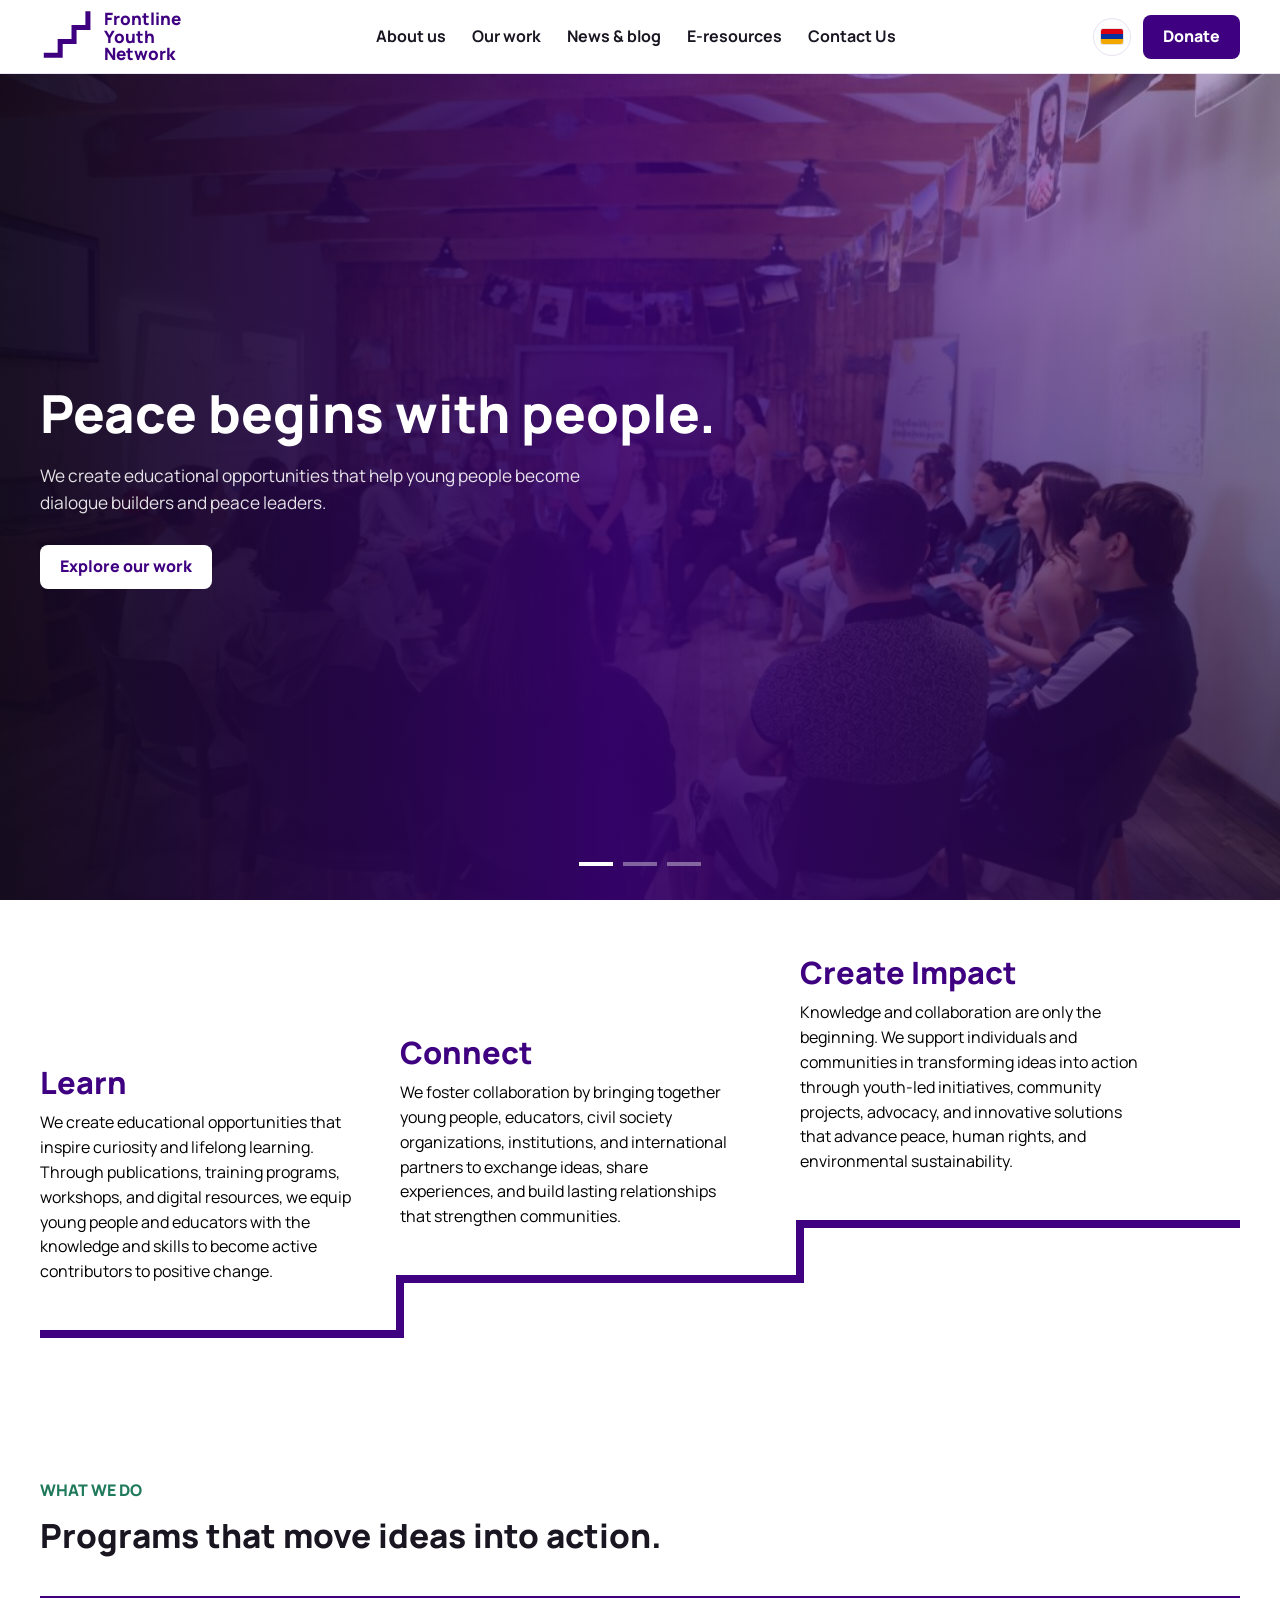
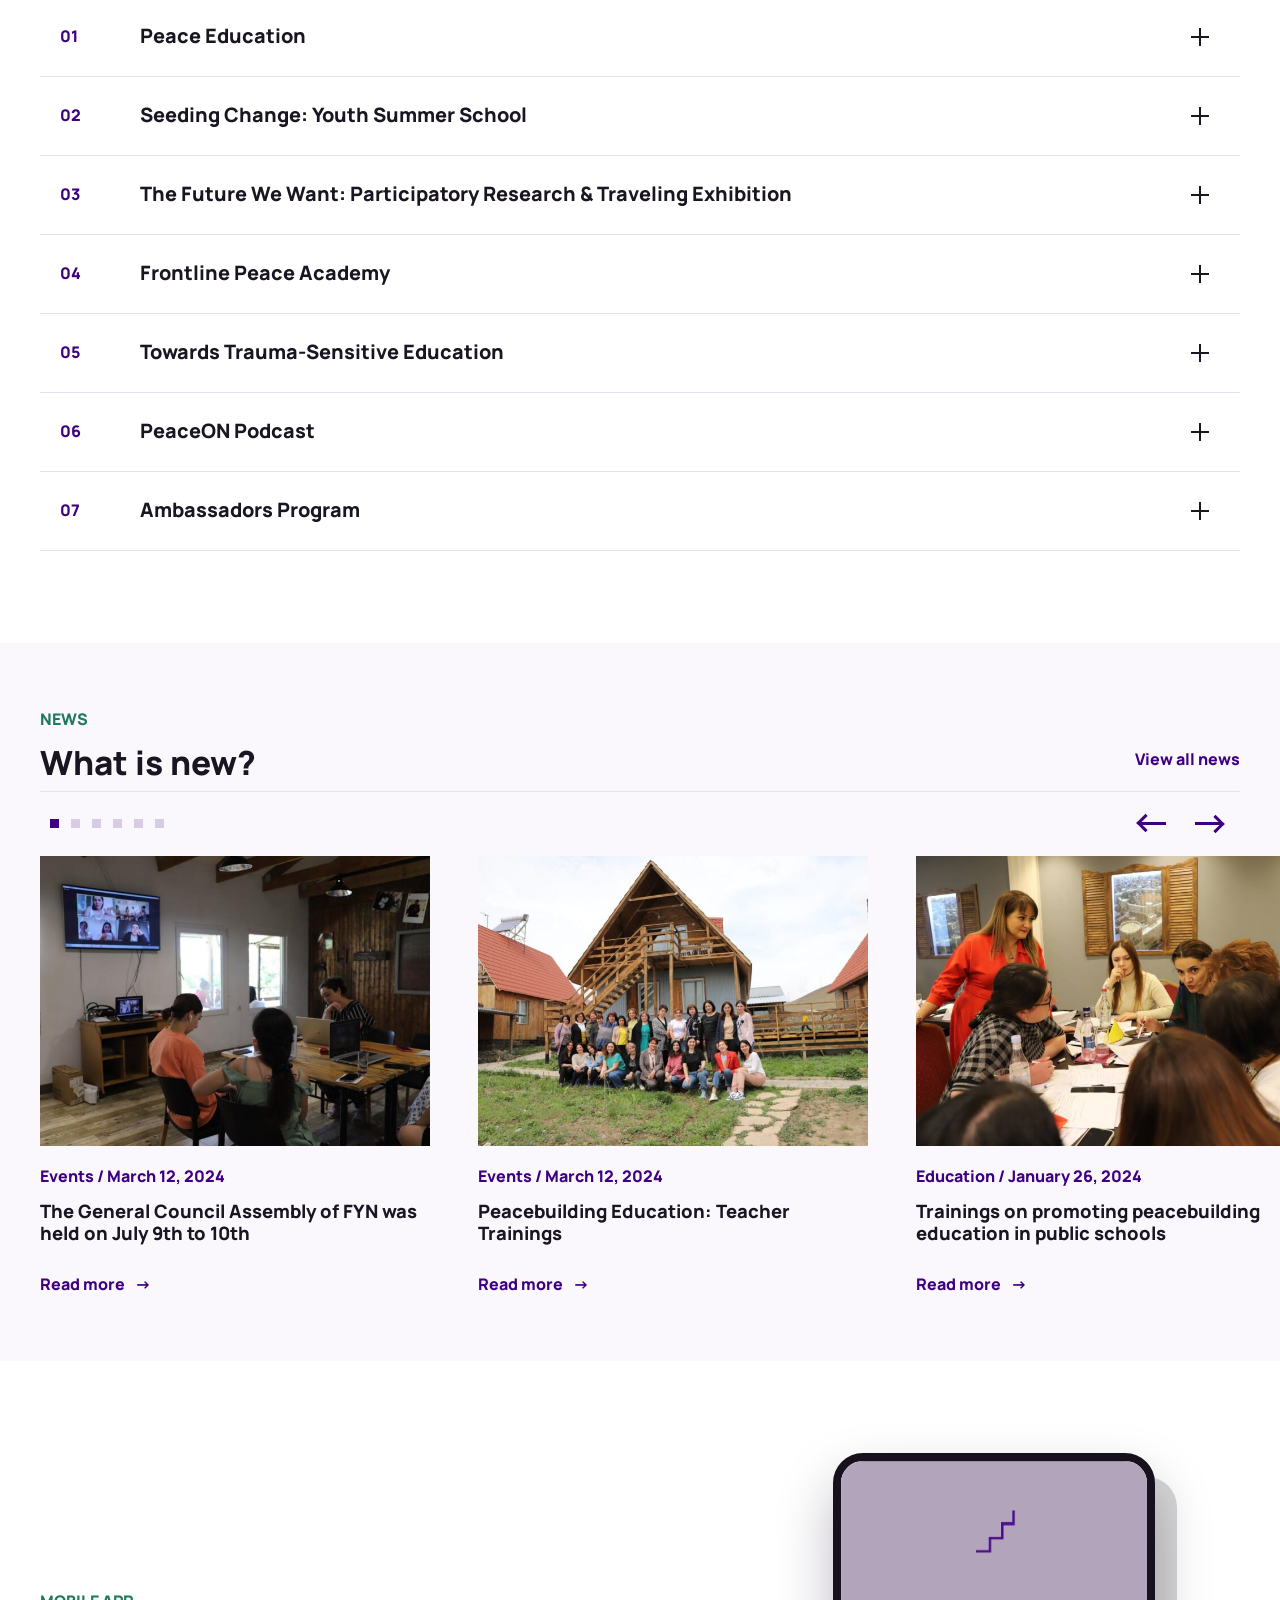
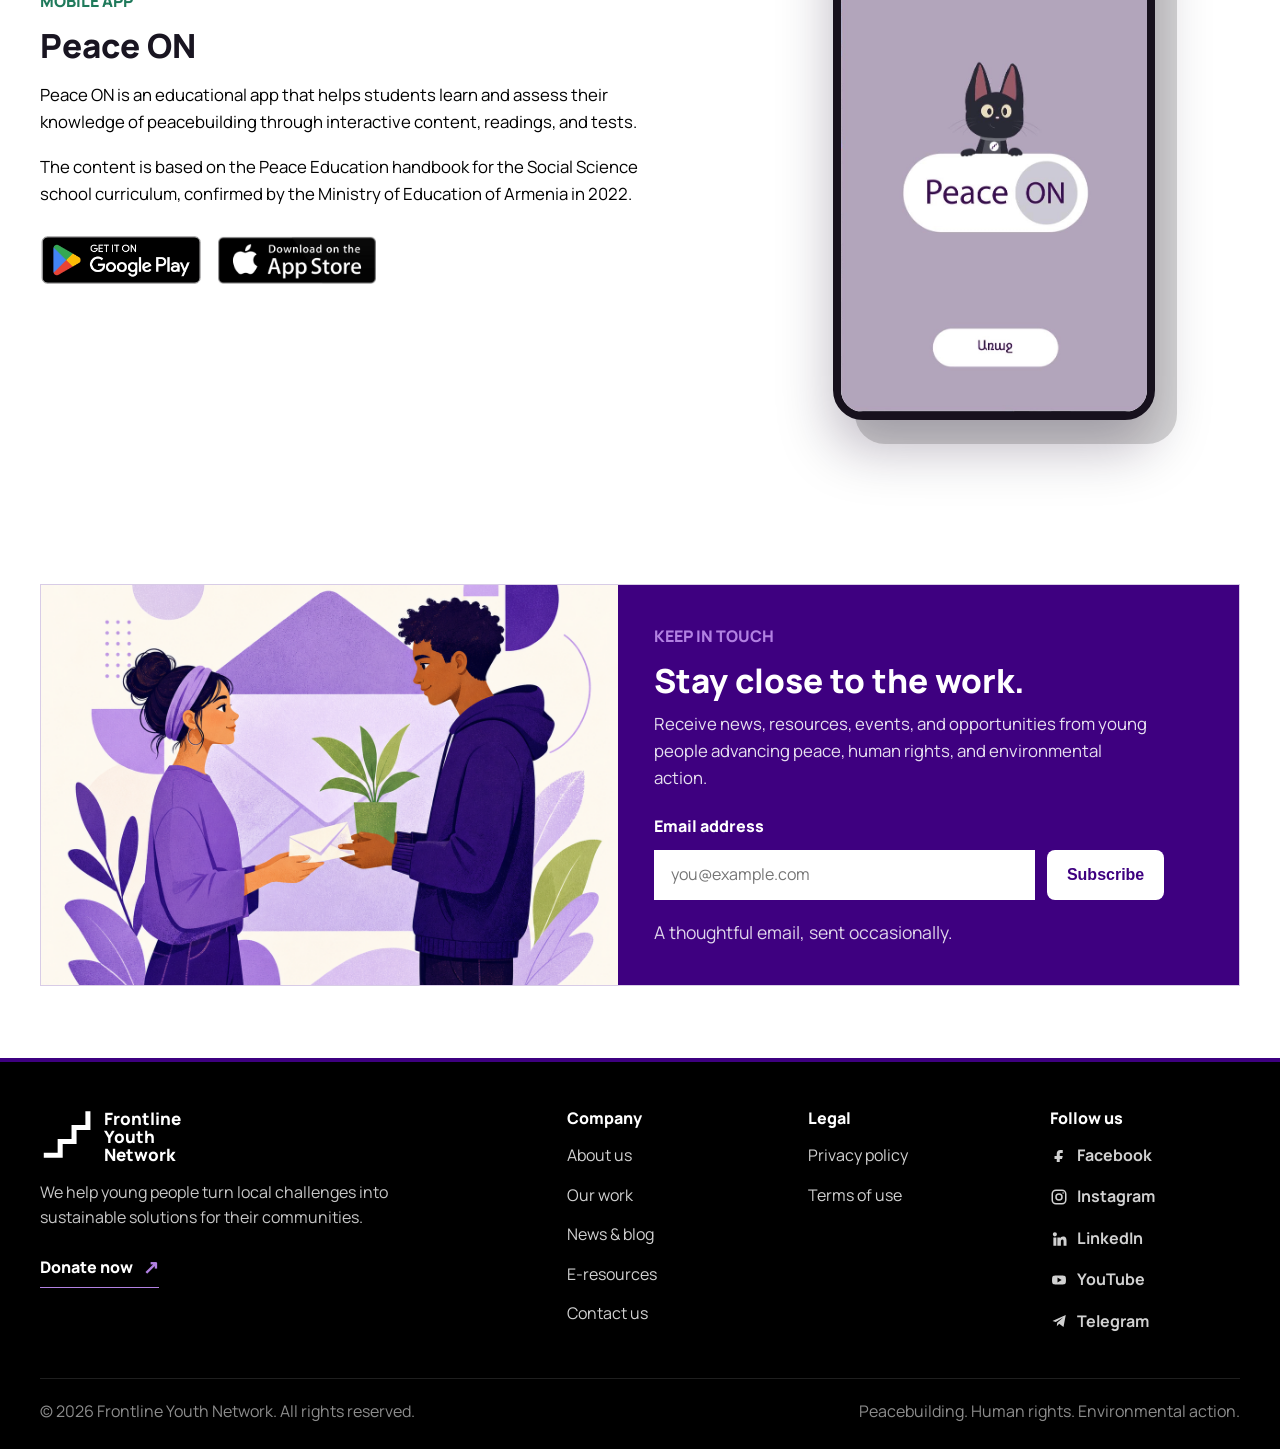
==== commit 78b667ba: "Add resources, legal, blog, and donation pages" ====
--- a/index.html
+++ b/index.html
@@ -15,7 +15,7 @@
 
     <header class="site-header" data-header>
       <div class="container header__inner">
-        <a class="btn btn--primary header__donate" href="#">Donate</a>
+        <a class="btn btn--primary header__donate" href="donate.html">Donate</a>
 
         <a class="brand brand--animated" href="index.html" aria-label="Frontline Youth Network home">
           <span class="brand__mark-wrap" aria-hidden="true">
@@ -38,17 +38,17 @@
 
         <nav class="site-nav" id="site-navigation" aria-label="Main navigation">
           <div class="nav__links">
-            <a href="https://frontlineyouth.net/en/#">About us</a>
-            <a href="#what-we-do">Our work</a>
-            <a href="https://frontlineyouth.net/en/news/">News and blog</a>
-            <a href="https://frontlineyouth.net/en/resources/">E-resources</a>
-            <a href="https://frontlineyouth.net/en/contact-us/">Contact Us</a>
+            <a href="about-us.html">About us</a>
+            <a href="our-work.html">Our work</a>
+            <a href="news.html">News &amp; blog</a>
+            <a href="e-resources.html">E-resources</a>
+            <a href="contact-us.html">Contact Us</a>
           </div>
           <div class="nav__actions">
             <a class="lang-switcher" href="#" aria-label="Switch language to Armenian">
               <span class="flag flag--armenia" aria-hidden="true"></span>
             </a>
-            <a class="btn btn--primary nav__donate" href="#">Donate</a>
+            <a class="btn btn--primary nav__donate" href="donate.html">Donate</a>
           </div>
         </nav>
       </div>
@@ -62,7 +62,7 @@
               <article class="hero-slide is-active">
                 <h1>Peace begins with people.</h1>
                 <p class="hero__lead">We create educational opportunities that help young people become dialogue builders and peace leaders.</p>
-                <a class="btn btn--primary" href="#what-we-do">Explore peacebuilding</a>
+                <a class="btn btn--primary" href="#what-we-do">Explore our work</a>
               </article>
               <article class="hero-slide">
                 <h2>Human rights begin with action.</h2>
@@ -114,7 +114,6 @@
               <p class="eyebrow">What we do</p>
               <h2>Programs that move ideas into action.</h2>
             </div>
-            <p>Our initiatives reflect the diversity of Frontline's work - from educational programs and participatory research to community engagement and resource development. Explore the projects that continue to shape our impact and inspire new opportunities for collaboration.</p>
           </div>
 
           <div class="initiatives-list" data-initiatives>
@@ -356,7 +355,7 @@
 
           <div class="app-showcase" aria-label="Peace ON app preview">
             <div class="app-showcase__frame">
-              <img class="app-showcase__image" src="assets/images/peace-on-illustration.png" alt="Peace ON mobile app preview">
+              <img class="app-showcase__image" src="assets/images/peace-on-section.webp" alt="Peace ON mobile app preview featuring Piso">
             </div>
           </div>
         </div>
@@ -402,25 +401,25 @@
             </span>
           </a>
           <p>We help young people turn local challenges into sustainable solutions for their communities.</p>
-          <a class="footer__donate" href="#">Donate now <span aria-hidden="true">&#8599;</span></a>
+          <a class="footer__donate" href="donate.html">Donate now <span aria-hidden="true">&#8599;</span></a>
         </div>
 
         <nav aria-label="Footer navigation">
           <h2 class="footer__title">Company</h2>
           <ul class="footer__links">
-            <li><a href="#what-we-do">About us</a></li>
-            <li><a href="#what-we-do">Our work</a></li>
-            <li><a href="#news">News and blog</a></li>
-            <li><a href="#contact">Contact us</a></li>
+            <li><a href="about-us.html">About us</a></li>
+            <li><a href="our-work.html">Our work</a></li>
+            <li><a href="news.html">News &amp; blog</a></li>
+            <li><a href="e-resources.html">E-resources</a></li>
+            <li><a href="contact-us.html">Contact us</a></li>
           </ul>
         </nav>
 
         <nav aria-label="Legal navigation">
           <h2 class="footer__title">Legal</h2>
           <ul class="footer__links">
-            <li><a href="#">Privacy policy</a></li>
-            <li><a href="#">Terms of use</a></li>
-            <li><a href="#">Cookie policy</a></li>
+            <li><a href="privacy-policy.html">Privacy policy</a></li>
+            <li><a href="terms-of-use.html">Terms of use</a></li>
           </ul>
         </nav>
 
--- a/assets/css/style.css
+++ b/assets/css/style.css
@@ -114,6 +114,78 @@
   to {
     background-size: 100% 100%;
     color: #fff;
+  }
+}
+
+@keyframes workIndexFill {
+  from {
+    background-size: 0 100%;
+    color: var(--color-ink);
+  }
+
+  to {
+    background-size: 100% 100%;
+    color: #fff;
+  }
+}
+
+@keyframes resourceTabFill {
+  from {
+    background-size: 0 100%;
+    color: #000;
+  }
+
+  to {
+    background-size: 100% 100%;
+    color: #fff;
+  }
+}
+
+@keyframes resourceHeroText {
+  from {
+    opacity: 0;
+    transform: translateY(22px);
+  }
+
+  to {
+    opacity: 1;
+    transform: translateY(0);
+  }
+}
+
+@keyframes resourceCoverLeft {
+  from {
+    opacity: 0;
+    transform: rotate(0) translate(55px, 80px);
+  }
+
+  to {
+    opacity: 1;
+    transform: rotate(-7deg) translateY(18px);
+  }
+}
+
+@keyframes resourceCoverCenter {
+  from {
+    opacity: 0;
+    transform: translateY(90px);
+  }
+
+  to {
+    opacity: 1;
+    transform: translateY(0);
+  }
+}
+
+@keyframes resourceCoverRight {
+  from {
+    opacity: 0;
+    transform: rotate(0) translate(-55px, 80px);
+  }
+
+  to {
+    opacity: 1;
+    transform: rotate(7deg) translateY(18px);
   }
 }
 
@@ -1092,23 +1164,9 @@
 }
 
 .initiatives__intro {
-  display: grid;
-  grid-template-columns: minmax(260px, 0.72fr) minmax(0, 1.28fr);
-  gap: clamp(32px, 7vw, 100px);
-  align-items: end;
   padding-bottom: 42px;
 }
 
-.initiatives__intro h2 {
-  max-width: 520px;
-}
-
-.initiatives__intro > p {
-  max-width: 720px;
-  color: #000;
-  font-size: 1.05rem;
-  line-height: 1.7;
-}
 
 .initiatives-list {
   border-top: 2px solid var(--color-primary);
@@ -1976,6 +2034,1114 @@
   color: rgba(255, 255, 255, 0.72);
 }
 
+.contact-hero {
+  position: relative;
+  display: grid;
+  min-height: clamp(340px, 38vw, 440px);
+  place-items: center;
+  overflow: hidden;
+  background: #20102f url("../images/contact-hero.jpg") center 52% / cover no-repeat;
+  color: #fff;
+}
+
+.contact-hero::before {
+  position: absolute;
+  inset: 0;
+  background: linear-gradient(90deg, rgba(17, 7, 27, 0.8), rgba(62, 0, 128, 0.48), rgba(17, 7, 27, 0.62));
+  content: "";
+}
+
+.contact-hero__content {
+  position: relative;
+  z-index: 1;
+  text-align: center;
+}
+
+.contact-hero .eyebrow {
+  color: #e0c2ff;
+}
+
+.contact-hero h1 {
+  width: 100%;
+  max-width: none;
+  color: #fff;
+  font-size: clamp(2.4rem, 4vw, 3.6rem);
+  line-height: 1;
+  text-align: center;
+}
+
+.contact-hero__content > p:last-child {
+  max-width: 680px;
+  margin: 20px auto 0;
+  color: rgba(255, 255, 255, 0.92);
+  font-size: 1.1rem;
+  line-height: 1.6;
+}
+
+.contact-page {
+  background: var(--color-soft);
+  padding: clamp(64px, 8vw, 100px) 0;
+}
+
+.contact-page__grid {
+  display: grid;
+  grid-template-columns: minmax(0, 0.88fr) minmax(500px, 1.12fr);
+  align-items: stretch;
+  overflow: hidden;
+  box-shadow: 0 18px 52px rgba(42, 25, 60, 0.12);
+}
+
+.contact-page__intro {
+  min-width: 0;
+  background: var(--color-primary);
+  padding: clamp(34px, 5vw, 58px);
+  color: #fff;
+}
+
+.contact-page__intro .eyebrow {
+  color: var(--color-accent);
+}
+
+.contact-page__intro h2 {
+  color: #fff;
+  font-size: clamp(1.9rem, 3vw, 2.75rem);
+}
+
+.contact-page__lead {
+  max-width: 650px;
+  margin-top: 20px;
+  color: rgba(255, 255, 255, 0.88);
+  font-size: 1.05rem;
+  line-height: 1.65;
+}
+
+.contact-page__channels {
+  margin-top: 34px;
+  border-top: 1px solid rgba(255, 255, 255, 0.35);
+}
+
+.contact-channel {
+  border-bottom: 1px solid rgba(255, 255, 255, 0.25);
+  padding: 24px 0;
+}
+
+.contact-channel__label {
+  color: #fff;
+  font-weight: 800;
+}
+
+.contact-channel p:not(.contact-channel__label) {
+  margin-top: 8px;
+  color: rgba(255, 255, 255, 0.82);
+  line-height: 1.6;
+}
+
+.contact-channel a {
+  display: inline-flex;
+  margin-top: 14px;
+  border-bottom: 2px solid var(--color-accent);
+  padding-bottom: 3px;
+  color: #fff;
+  font-weight: 800;
+  text-decoration: none;
+  overflow-wrap: anywhere;
+}
+
+.contact-channel a:hover,
+.contact-channel a:focus-visible {
+  color: var(--color-accent);
+}
+
+.contact-form-panel {
+  border-top: 6px solid var(--color-accent);
+  background: #fff;
+  padding: clamp(34px, 5vw, 58px);
+}
+
+.contact-form-panel__heading h2 {
+  font-size: clamp(1.75rem, 3vw, 2.5rem);
+}
+
+.contact-form-panel__heading > p:last-child {
+  margin-top: 12px;
+  color: #000;
+  line-height: 1.6;
+}
+
+.contact-form {
+  display: grid;
+  gap: 22px;
+  margin-top: 34px;
+}
+
+.contact-form__row {
+  display: grid;
+  grid-template-columns: repeat(2, minmax(0, 1fr));
+  gap: 18px;
+}
+
+.form-field {
+  min-width: 0;
+}
+
+.form-field label {
+  display: block;
+  margin-bottom: 9px;
+  color: var(--color-ink);
+  font-weight: 800;
+}
+
+.form-field label span {
+  font-weight: 500;
+}
+
+.form-field input,
+.form-field select,
+.form-field textarea {
+  width: 100%;
+  min-height: 52px;
+  border: 1px solid rgba(62, 0, 128, 0.25);
+  border-radius: 0;
+  background: #fff;
+  padding: 12px 14px;
+  color: var(--color-ink);
+  font: inherit;
+}
+
+.form-field textarea {
+  min-height: 150px;
+  resize: vertical;
+}
+
+.form-field input:focus,
+.form-field select:focus,
+.form-field textarea:focus {
+  border-color: var(--color-primary);
+  outline: 3px solid rgba(178, 129, 226, 0.3);
+  outline-offset: 1px;
+}
+
+.contact-form__submit {
+  width: fit-content;
+}
+
+.contact-form .form-note {
+  margin: -10px 0 0;
+  color: #000;
+}
+
+.about-hero {
+  position: relative;
+  display: grid;
+  min-height: 540px;
+  align-items: end;
+  overflow: hidden;
+  background: #160722 url("../images/mission-youth.jpg") center 42% / cover no-repeat;
+  color: #fff;
+}
+
+.about-hero::before {
+  position: absolute;
+  inset: 0;
+  background: linear-gradient(90deg, rgba(16, 5, 25, 0.88) 0%, rgba(27, 8, 43, 0.64) 52%, rgba(27, 8, 43, 0.18) 100%);
+  content: "";
+}
+
+.about-hero__content {
+  position: relative;
+  z-index: 1;
+  padding-bottom: 72px;
+}
+
+.about-hero .eyebrow {
+  color: var(--color-accent);
+}
+
+.about-hero h1 {
+  width: 100%;
+  max-width: 760px;
+  color: #fff;
+  font-size: 3.75rem;
+  line-height: 1;
+}
+
+.about-hero__content > p:last-child {
+  max-width: 760px;
+  margin-top: 24px;
+  color: rgba(255, 255, 255, 0.92);
+  font-size: 1.2rem;
+  line-height: 1.65;
+}
+
+.about-origin {
+  background: #fff;
+}
+
+.about-origin__grid {
+  display: grid;
+  grid-template-columns: minmax(0, 0.92fr) minmax(0, 1.08fr);
+  gap: 72px;
+  align-items: center;
+}
+
+.about-origin__story,
+.about-network__content,
+.about-resources__content {
+  min-width: 0;
+}
+
+.about-origin__year {
+  margin: 4px 0 14px;
+  color: var(--color-primary);
+  font-size: 6.5rem;
+  font-weight: 800;
+  line-height: 0.9;
+}
+
+.about-origin__story h2,
+.about-network__content h2,
+.about-resources__content h2 {
+  max-width: 620px;
+  font-size: 2.75rem;
+}
+
+.about-origin__story > p:not(.eyebrow, .about-origin__year),
+.about-network__content > p:not(.eyebrow),
+.about-resources__content > p:not(.eyebrow) {
+  max-width: 680px;
+  margin-top: 20px;
+  color: #000;
+  font-size: 1.05rem;
+  line-height: 1.75;
+}
+
+.about-origin__media {
+  position: relative;
+  min-width: 0;
+}
+
+.about-origin__media img {
+  display: block;
+  width: 100%;
+  aspect-ratio: 4 / 3;
+  object-fit: cover;
+}
+
+.about-origin__media > p {
+  position: absolute;
+  right: 0;
+  bottom: 0;
+  min-width: 220px;
+  background: var(--color-primary);
+  padding: 18px 22px;
+  color: #fff;
+  font-size: 1.05rem;
+  font-weight: 800;
+}
+
+.about-origin__media > p span {
+  display: block;
+  margin-top: 4px;
+  color: rgba(255, 255, 255, 0.76);
+  font-size: 16px;
+  font-weight: 500;
+}
+
+.about-network {
+  background: var(--color-soft);
+}
+
+.about-network__grid {
+  display: grid;
+  grid-template-columns: minmax(0, 1.08fr) minmax(0, 0.92fr);
+  gap: 72px;
+  align-items: center;
+}
+
+.about-network__media img {
+  display: block;
+  width: 100%;
+  aspect-ratio: 16 / 11;
+  object-fit: cover;
+}
+
+.about-methods {
+  background: #000;
+  color: #fff;
+}
+
+.about-methods .eyebrow {
+  color: var(--color-accent);
+}
+
+.about-methods__heading {
+  display: grid;
+  grid-template-columns: 0.4fr 1fr;
+  gap: 40px;
+  align-items: end;
+  padding-bottom: 44px;
+}
+
+.about-methods__heading h2 {
+  max-width: 720px;
+  color: #fff;
+  font-size: 2.75rem;
+}
+
+.about-methods__grid {
+  display: grid;
+  grid-template-columns: repeat(4, minmax(0, 1fr));
+  border-top: 1px solid rgba(255, 255, 255, 0.24);
+}
+
+.about-methods__grid article {
+  min-width: 0;
+  border-right: 1px solid rgba(255, 255, 255, 0.2);
+  padding: 32px 26px 16px;
+}
+
+.about-methods__grid article:first-child {
+  padding-left: 0;
+}
+
+.about-methods__grid article:last-child {
+  border-right: 0;
+  padding-right: 0;
+}
+
+.about-methods__grid span {
+  color: var(--color-accent);
+  font-weight: 800;
+}
+
+.about-methods__grid h3 {
+  margin-top: 34px;
+  color: #fff;
+  font-size: 1.25rem;
+}
+
+.about-methods__grid p {
+  margin-top: 14px;
+  color: rgba(255, 255, 255, 0.74);
+  line-height: 1.65;
+}
+
+.about-resources {
+  background: #fff;
+}
+
+.about-resources__grid {
+  display: grid;
+  grid-template-columns: minmax(0, 0.92fr) minmax(0, 1.08fr);
+  gap: 72px;
+  align-items: center;
+}
+
+.about-resources__visual {
+  display: grid;
+  grid-template-columns: 1.25fr 0.75fr;
+  gap: 14px;
+  align-items: end;
+}
+
+.about-resources__visual img {
+  display: block;
+  width: 100%;
+  object-fit: cover;
+}
+
+.about-resources__visual img:first-child {
+  aspect-ratio: 4 / 5;
+}
+
+.about-resources__visual img:last-child {
+  aspect-ratio: 3 / 5;
+  border: 8px solid var(--color-primary);
+}
+
+.about-belief {
+  background: var(--color-primary);
+  color: #fff;
+  padding: 88px 0;
+}
+
+.about-belief__inner {
+  display: grid;
+  grid-template-columns: minmax(160px, 0.35fr) minmax(0, 1fr) auto;
+  gap: 44px;
+  align-items: center;
+}
+
+.about-belief .eyebrow {
+  color: var(--color-accent);
+}
+
+.about-belief h2 {
+  max-width: 700px;
+  color: #fff;
+  font-size: 2.6rem;
+}
+
+.about-belief__inner > p:not(.eyebrow) {
+  grid-column: 2;
+  max-width: 700px;
+  margin-top: -24px;
+  color: rgba(255, 255, 255, 0.84);
+  font-size: 1.1rem;
+  line-height: 1.65;
+}
+
+.about-belief .btn {
+  grid-column: 3;
+  grid-row: 1 / span 2;
+}
+
+.work-hero {
+  position: relative;
+  display: grid;
+  min-height: 540px;
+  align-items: end;
+  overflow: hidden;
+  background: #160722 url("../images/news-training.jpg") center 44% / cover no-repeat;
+  color: #fff;
+}
+
+.work-hero::before {
+  position: absolute;
+  inset: 0;
+  background: linear-gradient(90deg, rgba(15, 5, 24, 0.92), rgba(42, 11, 69, 0.62) 58%, rgba(42, 11, 69, 0.18));
+  content: "";
+}
+
+.work-hero__content {
+  position: relative;
+  z-index: 1;
+  padding-bottom: 70px;
+}
+
+.work-hero .eyebrow {
+  color: var(--color-accent);
+}
+
+.work-hero h1 {
+  width: 100%;
+  max-width: 760px;
+  color: #fff;
+  font-size: 3.75rem;
+  line-height: 1;
+}
+
+.work-hero__content > p:last-child {
+  max-width: 760px;
+  margin-top: 24px;
+  color: rgba(255, 255, 255, 0.92);
+  font-size: 1.15rem;
+  line-height: 1.65;
+}
+
+.work-index {
+  position: sticky;
+  top: var(--header-height);
+  z-index: 60;
+  border-bottom: 1px solid var(--color-line);
+  background: rgba(255, 255, 255, 0.97);
+  overflow-x: auto;
+  scrollbar-width: thin;
+}
+
+.work-index__inner {
+  display: grid;
+  grid-template-columns: repeat(5, minmax(190px, 1fr));
+  width: max-content;
+  min-width: min(1200px, calc(100vw - 40px));
+}
+
+.work-index a {
+  display: flex;
+  min-height: 76px;
+  align-items: center;
+  gap: 10px;
+  border-right: 1px solid var(--color-line);
+  padding: 14px 18px;
+  color: var(--color-ink);
+  font-size: 16px;
+  font-weight: 700;
+  text-decoration: none;
+  background-image: linear-gradient(var(--color-primary), var(--color-primary));
+  background-position: left center;
+  background-repeat: no-repeat;
+  background-size: 0 100%;
+}
+
+.work-index a:first-child {
+  border-left: 1px solid var(--color-line);
+}
+
+.work-index a:hover,
+.work-index a:focus-visible {
+  background: var(--color-soft);
+  color: var(--color-primary);
+}
+
+.work-index a span {
+  color: var(--color-primary);
+  font-weight: 800;
+}
+
+.work-index.is-visible a {
+  animation: workIndexFill 620ms var(--ease-out) both;
+}
+
+.work-index.is-visible a span,
+.work-index.is-visible a::after {
+  color: #fff;
+  transition: color 260ms ease;
+}
+
+.work-index.is-visible a::after {
+  opacity: 1;
+}
+
+.work-index.is-visible a:hover,
+.work-index.is-visible a:focus-visible {
+  background-color: transparent;
+  background-image: linear-gradient(#2d005e, #2d005e);
+  background-size: 100% 100%;
+  color: #fff;
+}
+
+.work-index.is-visible a:hover span,
+.work-index.is-visible a:focus-visible span,
+.work-index.is-visible a:hover::after,
+.work-index.is-visible a:focus-visible::after {
+  color: #fff;
+}
+
+.work-index.is-visible a:nth-child(1) { animation-delay: 0ms; }
+.work-index.is-visible a:nth-child(2) { animation-delay: 180ms; }
+.work-index.is-visible a:nth-child(3) { animation-delay: 360ms; }
+.work-index.is-visible a:nth-child(4) { animation-delay: 540ms; }
+.work-index.is-visible a:nth-child(5) { animation-delay: 720ms; }
+
+.work-program {
+  scroll-margin-top: calc(var(--header-height) + 76px);
+}
+
+.work-program__header {
+  display: grid;
+  grid-template-columns: minmax(0, 1.1fr) minmax(320px, 0.7fr);
+  gap: 70px;
+  align-items: end;
+  padding-bottom: 42px;
+}
+
+.work-program__number {
+  margin-bottom: 14px;
+  color: var(--color-primary);
+  font-size: 1.15rem;
+  font-weight: 800;
+}
+
+.work-program__header h2,
+.work-split__content h2,
+.work-peaceon__content h2 {
+  max-width: 760px;
+  font-size: 3rem;
+}
+
+.work-program__intro {
+  color: #000;
+  font-size: 1.15rem;
+  font-weight: 600;
+  line-height: 1.7;
+}
+
+.work-program__feature {
+  display: block;
+  width: 100%;
+  aspect-ratio: 16 / 7;
+  object-fit: cover;
+  object-position: center 45%;
+}
+
+.work-program__prose {
+  column-count: 2;
+  column-gap: 64px;
+  padding: 48px 0 16px;
+}
+
+.work-program__prose p,
+.work-split__content > p:not(.eyebrow, .work-program__number),
+.work-editorial__copy p,
+.work-peaceon__content > p:not(.eyebrow, .work-program__number) {
+  margin: 0 0 20px;
+  color: #000;
+  line-height: 1.75;
+}
+
+.work-program__prose p {
+  break-inside: avoid;
+}
+
+.work-impact {
+  display: grid;
+  margin-top: 34px;
+  background: var(--color-primary);
+  color: #fff;
+}
+
+.work-impact--three {
+  grid-template-columns: repeat(3, minmax(0, 1fr));
+}
+
+.work-impact > div {
+  display: grid;
+  min-height: 150px;
+  align-content: center;
+  border-right: 1px solid rgba(255, 255, 255, 0.28);
+  padding: 28px 34px;
+}
+
+.work-impact > div:last-child {
+  border-right: 0;
+}
+
+.work-impact strong {
+  font-size: 2.25rem;
+  line-height: 1;
+}
+
+.work-impact span {
+  margin-top: 10px;
+  color: rgba(255, 255, 255, 0.78);
+}
+
+.work-program--seed {
+  background: var(--color-soft);
+}
+
+.work-split {
+  display: grid;
+  grid-template-columns: minmax(0, 0.92fr) minmax(0, 1.08fr);
+  gap: 72px;
+  align-items: start;
+}
+
+.work-split__media {
+  position: sticky;
+  top: calc(var(--header-height) + 106px);
+}
+
+.work-split__media img {
+  display: block;
+  width: 100%;
+  aspect-ratio: 4 / 5;
+  object-fit: cover;
+}
+
+.work-split__media > p {
+  position: absolute;
+  right: 0;
+  bottom: 0;
+  background: var(--color-primary);
+  padding: 18px 24px;
+  color: #fff;
+  font-size: 1.15rem;
+  font-weight: 800;
+}
+
+.work-split__content .work-program__intro,
+.work-peaceon__content .work-program__intro {
+  margin-top: 24px;
+}
+
+.work-split__content > p:not(.eyebrow, .work-program__number),
+.work-peaceon__content > p:not(.eyebrow, .work-program__number) {
+  margin-top: 20px;
+}
+
+.work-glance {
+  margin-top: 72px;
+  background: #000;
+  padding: 48px;
+  color: #fff;
+}
+
+.work-glance__heading {
+  display: grid;
+  grid-template-columns: 0.4fr 1fr;
+  gap: 30px;
+  align-items: end;
+}
+
+.work-glance .eyebrow {
+  color: var(--color-accent);
+}
+
+.work-glance h3 {
+  color: #fff;
+  font-size: 2rem;
+}
+
+.work-glance ul {
+  display: grid;
+  grid-template-columns: repeat(4, minmax(0, 1fr));
+  margin: 40px 0 0;
+  padding: 0;
+  border-top: 1px solid rgba(255, 255, 255, 0.24);
+  list-style: none;
+}
+
+.work-glance li {
+  display: grid;
+  align-content: start;
+  border-right: 1px solid rgba(255, 255, 255, 0.2);
+  padding: 28px 22px 10px;
+}
+
+.work-glance li:first-child {
+  padding-left: 0;
+}
+
+.work-glance li:last-child {
+  border-right: 0;
+  padding-right: 0;
+}
+
+.work-glance strong {
+  color: var(--color-accent);
+  font-size: 2rem;
+}
+
+.work-glance li span {
+  margin-top: 10px;
+  color: rgba(255, 255, 255, 0.75);
+  line-height: 1.55;
+}
+
+.work-glance > p {
+  margin-top: 34px;
+  color: rgba(255, 255, 255, 0.82);
+}
+
+.work-program--future {
+  background: #fff;
+}
+
+.work-editorial {
+  display: grid;
+  grid-template-columns: minmax(300px, 0.74fr) minmax(0, 1.26fr);
+  gap: 70px;
+  align-items: start;
+}
+
+.work-editorial__visual {
+  background: #030d1a;
+}
+
+.work-editorial__visual img {
+  display: block;
+  width: 100%;
+  aspect-ratio: 1 / 1;
+  object-fit: cover;
+}
+
+.work-program--trauma {
+  background: var(--color-soft);
+}
+
+.work-split--reverse .work-split__media {
+  order: 2;
+}
+
+.work-split--reverse .work-split__content {
+  order: 1;
+}
+
+.work-program--trauma .work-split__media img {
+  aspect-ratio: 4 / 5;
+}
+
+.work-program--peaceon {
+  background: var(--color-primary);
+  color: #fff;
+}
+
+.work-peaceon {
+  display: grid;
+  grid-template-columns: minmax(0, 1.08fr) minmax(340px, 0.72fr);
+  gap: 72px;
+  align-items: center;
+}
+
+.work-program--peaceon .work-program__number,
+.work-program--peaceon .eyebrow {
+  color: var(--color-accent);
+}
+
+.work-program--peaceon h2 {
+  color: #fff;
+}
+
+.work-program--peaceon .work-program__intro,
+.work-program--peaceon .work-peaceon__content > p:not(.eyebrow, .work-program__number) {
+  color: rgba(255, 255, 255, 0.86);
+}
+
+.work-peaceon__visual {
+  display: flex;
+  justify-content: center;
+}
+
+.work-peaceon__visual img {
+    display: block;
+    width: min(100%, 370px);
+    max-height: 680px;
+    object-fit: contain;
+  }
+
+.work-peaceon__actions {
+  display: flex;
+  flex-wrap: wrap;
+  gap: 12px;
+  margin-top: 32px;
+}
+
+.work-program--peaceon .btn--secondary {
+    border-color: rgba(255, 255, 255, 0.72);
+    color: #fff;
+  }
+
+/* Our Work uses an editorial programme language distinct from the About page. */
+.work-hero {
+  min-height: 540px;
+  align-items: end;
+  background: #160722 url("../images/our-work-hero.jpg") center 48% / cover no-repeat;
+}
+
+.work-hero::before {
+  background: linear-gradient(90deg, rgba(15, 5, 24, 0.94), rgba(42, 11, 69, 0.68) 58%, rgba(42, 11, 69, 0.2));
+}
+
+.work-hero__content {
+  display: block;
+  padding-block: 0 70px;
+}
+
+.work-hero h1 {
+  max-width: 760px;
+  font-size: 3.75rem;
+  line-height: 1;
+}
+
+.work-index a {
+  position: relative;
+  flex-direction: column;
+  align-items: flex-start;
+  justify-content: center;
+}
+
+.work-index a::after {
+  position: absolute;
+  top: 14px;
+  right: 14px;
+  bottom: auto;
+  content: "\2198";
+  color: var(--color-primary);
+  opacity: 0;
+  transition: opacity 180ms ease;
+}
+
+.work-index a {
+  padding-right: 42px;
+}
+
+.work-index a:hover::after,
+.work-index a:focus-visible::after {
+  opacity: 1;
+}
+
+.work-program--peace {
+  background: #fff;
+}
+
+.work-peace-layout {
+  display: grid;
+  grid-template-columns: minmax(330px, 0.8fr) minmax(0, 1.2fr);
+  gap: 70px;
+  align-items: start;
+}
+
+.work-peace-layout__media {
+  position: sticky;
+  top: calc(var(--header-height) + 106px);
+  margin: 0;
+}
+
+.work-peace-layout__media .work-program__feature {
+  aspect-ratio: 4 / 5;
+}
+
+.work-peace-layout__media figcaption {
+  margin-top: 16px;
+  border-left: 4px solid var(--color-primary);
+  padding-left: 16px;
+  font-weight: 700;
+  line-height: 1.5;
+}
+
+.work-peace-layout .work-program__prose {
+  column-count: 1;
+  padding: 0;
+}
+
+.work-impact {
+  border-radius: 0;
+}
+
+.work-program--seed {
+  background: #f0e8f8;
+}
+
+.work-split--seed {
+  grid-template-columns: minmax(280px, 0.72fr) minmax(0, 1.28fr);
+  gap: 56px;
+}
+
+.work-split--seed .work-split__media {
+  position: sticky;
+  top: calc(var(--header-height) + 106px);
+}
+
+.work-split--seed .work-split__media img {
+  aspect-ratio: 4 / 5;
+}
+
+.work-split--seed .work-split__content {
+  background: #fff;
+  margin-top: 72px;
+  padding: 44px;
+}
+
+.work-glance {
+  margin-top: 0;
+}
+
+.work-program--future {
+  padding-block: 130px;
+}
+
+.work-program__header--future {
+  border-top: 1px solid #000;
+  padding-top: 34px;
+}
+
+.work-editorial {
+  grid-template-columns: repeat(2, minmax(0, 1fr));
+  gap: 56px;
+  align-items: start;
+}
+
+.work-editorial__visual {
+  position: relative;
+  background: var(--color-primary);
+}
+
+@media (min-width: 1025px) {
+  .work-editorial__visual {
+    position: sticky;
+    top: calc(var(--header-height) + 106px);
+  }
+}
+
+.work-editorial__visual img {
+  aspect-ratio: 4 / 3;
+  object-position: center;
+}
+
+.work-editorial__visual span {
+  display: block;
+  padding: 24px 28px;
+  color: #fff;
+  font-size: 1.3rem;
+  font-weight: 700;
+}
+
+.work-program--trauma {
+  background: #f1eaf7;
+  color: #000;
+}
+
+.work-program--trauma h2,
+.work-program--trauma .work-program__intro,
+.work-program--trauma .work-split__content > p:not(.eyebrow, .work-program__number) {
+  color: #000;
+}
+
+.work-program--trauma .eyebrow,
+.work-program--trauma .work-program__number {
+  color: var(--color-primary);
+}
+
+.work-split--trauma .work-split__media {
+  position: relative;
+  top: auto;
+  transform: translateY(72px);
+}
+
+.work-split--trauma {
+  grid-template-columns: minmax(0, 1.28fr) minmax(280px, 0.72fr);
+  gap: 56px;
+}
+
+.work-split--trauma .work-split__media > p {
+  position: static;
+  background: var(--color-primary);
+  color: #fff;
+}
+
+.work-program--peaceon {
+  position: relative;
+  overflow: hidden;
+  background: #fff;
+  color: #000;
+}
+
+.work-program--peaceon::before {
+  position: absolute;
+  width: 44%;
+  height: 100%;
+  right: 0;
+  top: 0;
+  background: var(--color-primary);
+  content: "";
+}
+
+.work-program--peaceon h2,
+.work-program--peaceon .work-program__intro,
+.work-program--peaceon .work-peaceon__content > p:not(.eyebrow, .work-program__number) {
+  color: #000;
+}
+
+.work-program--peaceon .work-program__number,
+.work-program--peaceon .eyebrow {
+  color: var(--color-primary);
+}
+
+.work-peaceon {
+  position: relative;
+}
+
+.work-peaceon__visual {
+  min-height: 650px;
+  align-items: center;
+}
+
+.site-nav a[aria-current="page"] {
+  color: var(--color-primary);
+  font-weight: 800;
+}
+
 .site-footer {
   border-top: 4px solid var(--color-primary);
   background: #000;
@@ -2218,6 +3384,18 @@
 
   .footer__grid {
     grid-template-columns: repeat(2, minmax(0, 1fr));
+  }
+
+  .contact-page__grid {
+    grid-template-columns: 1fr;
+  }
+
+  .contact-page__intro {
+    max-width: none;
+  }
+
+  .contact-form-panel {
+    max-width: none;
   }
 }
 
@@ -2346,7 +3524,6 @@
   }
 
   .initiatives__intro {
-    gap: 18px;
     padding-bottom: 32px;
   }
 
@@ -2429,6 +3606,53 @@
     margin-inline: auto;
   }
 
+  .contact-page {
+    padding: 52px 0 60px;
+  }
+
+  .contact-hero {
+    min-height: 300px;
+    background-position: center;
+  }
+
+  .contact-hero__content {
+    padding: 46px 0 64px;
+  }
+
+  .contact-hero h1 {
+    font-size: 2.2rem;
+  }
+
+  .contact-hero__content > p:last-child {
+    margin-top: 16px;
+    font-size: 1rem;
+  }
+
+  .contact-page__lead {
+    margin-top: 18px;
+    font-size: 1rem;
+  }
+
+  .contact-page__channels {
+    margin-top: 30px;
+  }
+
+  .contact-page__intro {
+    padding: 30px 22px;
+  }
+
+  .contact-form-panel {
+    padding: 26px 20px 30px;
+  }
+
+  .contact-form__row {
+    grid-template-columns: 1fr;
+  }
+
+  .contact-form__submit {
+    width: 100%;
+  }
+
   .header__inner {
     gap: 8px;
   }
@@ -2702,6 +3926,1997 @@
 
   .contact__grid > div:first-child {
     min-height: auto;
+  }
+}
+
+@media (max-width: 1024px) {
+  .about-hero {
+    min-height: 480px;
+  }
+
+  .about-origin__grid,
+  .about-network__grid,
+  .about-resources__grid {
+    grid-template-columns: 1fr;
+    gap: 44px;
+  }
+
+  .about-origin__story,
+  .about-network__content,
+  .about-resources__content {
+    max-width: 760px;
+  }
+
+  .about-network__media {
+    max-width: 760px;
+  }
+
+  .about-methods__grid {
+    grid-template-columns: repeat(2, minmax(0, 1fr));
+  }
+
+  .about-methods__grid article:nth-child(2) {
+    border-right: 0;
+  }
+
+  .about-methods__grid article:nth-child(-n + 2) {
+    border-bottom: 1px solid rgba(255, 255, 255, 0.2);
+  }
+
+  .about-methods__grid article:first-child,
+  .about-methods__grid article:last-child {
+    padding: 32px 26px 24px;
+  }
+
+  .about-resources__visual {
+    max-width: 760px;
+  }
+
+  .about-belief__inner {
+    grid-template-columns: 1fr auto;
+  }
+
+  .about-belief .eyebrow,
+  .about-belief h2,
+  .about-belief__inner > p:not(.eyebrow) {
+    grid-column: 1;
+  }
+
+  .about-belief__inner > p:not(.eyebrow) {
+    margin-top: -24px;
+  }
+
+  .about-belief .btn {
+    grid-column: 2;
+  }
+
+  .work-hero {
+    min-height: 480px;
+  }
+
+  .work-program__header {
+    grid-template-columns: 1fr;
+    gap: 24px;
+  }
+
+  .work-split,
+  .work-editorial,
+  .work-peaceon {
+    grid-template-columns: 1fr;
+    gap: 44px;
+  }
+
+  .work-split__media {
+    position: relative;
+    top: auto;
+    max-width: 760px;
+  }
+
+  .work-split__media img,
+  .work-program--trauma .work-split__media img {
+    aspect-ratio: 16 / 10;
+  }
+
+  .work-split--reverse .work-split__media,
+  .work-split--reverse .work-split__content {
+    order: initial;
+  }
+
+  .work-glance ul {
+    grid-template-columns: repeat(2, minmax(0, 1fr));
+  }
+
+  .work-glance li:nth-child(2) {
+    border-right: 0;
+  }
+
+  .work-glance li:nth-child(-n + 2) {
+    border-bottom: 1px solid rgba(255, 255, 255, 0.2);
+  }
+
+  .work-editorial__visual {
+    max-width: 620px;
+  }
+
+  .work-peaceon__visual {
+    justify-content: start;
+  }
+}
+
+@media (max-width: 700px) {
+  .about-hero {
+    min-height: 430px;
+    background-position: 58% center;
+  }
+
+  .about-hero__content {
+    padding-bottom: 48px;
+  }
+
+  .about-hero h1 {
+    font-size: 2.55rem;
+  }
+
+  .about-hero__content > p:last-child {
+    margin-top: 18px;
+    font-size: 1rem;
+  }
+
+  .about-origin__year {
+    font-size: 4.6rem;
+  }
+
+  .about-origin__story h2,
+  .about-network__content h2,
+  .about-resources__content h2,
+  .about-methods__heading h2,
+  .about-belief h2 {
+    font-size: 2rem;
+  }
+
+  .about-origin__media > p {
+    min-width: 190px;
+    padding: 14px 18px;
+  }
+
+  .about-methods__heading {
+    grid-template-columns: 1fr;
+    gap: 4px;
+    padding-bottom: 30px;
+  }
+
+  .about-methods__grid {
+    grid-template-columns: 1fr;
+  }
+
+  .about-methods__grid article,
+  .about-methods__grid article:first-child,
+  .about-methods__grid article:last-child {
+    border-right: 0;
+    border-bottom: 1px solid rgba(255, 255, 255, 0.2);
+    padding: 26px 0;
+  }
+
+  .about-methods__grid article:last-child {
+    border-bottom: 0;
+  }
+
+  .about-methods__grid h3 {
+    margin-top: 20px;
+  }
+
+  .about-resources__visual {
+    gap: 10px;
+  }
+
+  .about-resources__visual img:last-child {
+    border-width: 5px;
+  }
+
+  .about-belief {
+    padding: 64px 0;
+  }
+
+  .about-belief__inner {
+    grid-template-columns: 1fr;
+    gap: 22px;
+  }
+
+  .about-belief__inner > p:not(.eyebrow) {
+    margin-top: -8px;
+  }
+
+  .about-belief .btn {
+    grid-column: 1;
+    grid-row: auto;
+    width: 100%;
+  }
+
+  .work-hero {
+    min-height: 430px;
+    background-position: 56% center;
+  }
+
+  .work-hero__content {
+    padding-bottom: 48px;
+  }
+
+  .work-hero h1 {
+    font-size: 2.55rem;
+  }
+
+  .work-hero__content > p:last-child {
+    margin-top: 18px;
+    font-size: 1rem;
+  }
+
+  .work-index__inner {
+    grid-template-columns: repeat(5, minmax(175px, 1fr));
+  }
+
+  .work-index a {
+    min-height: 66px;
+    padding: 10px 14px;
+  }
+
+  .work-program {
+    scroll-margin-top: calc(var(--header-height) + 66px);
+  }
+
+  .work-program__header h2,
+  .work-split__content h2,
+  .work-peaceon__content h2 {
+    font-size: 2.05rem;
+  }
+
+  .work-program__intro {
+    font-size: 1.05rem;
+  }
+
+  .work-program__feature {
+    aspect-ratio: 4 / 3;
+  }
+
+  .work-program__prose {
+    column-count: 1;
+    padding-top: 32px;
+  }
+
+  .work-impact--three {
+    grid-template-columns: 1fr;
+  }
+
+  .work-impact > div {
+    min-height: 112px;
+    border-right: 0;
+    border-bottom: 1px solid rgba(255, 255, 255, 0.28);
+    padding: 24px;
+  }
+
+  .work-impact > div:last-child {
+    border-bottom: 0;
+  }
+
+  .work-split {
+    gap: 34px;
+  }
+
+  .work-split__media img,
+  .work-program--trauma .work-split__media img {
+    aspect-ratio: 4 / 3;
+  }
+
+  .work-glance {
+    margin-top: 48px;
+    padding: 30px 22px;
+  }
+
+  .work-glance__heading {
+    grid-template-columns: 1fr;
+    gap: 4px;
+  }
+
+  .work-glance h3 {
+    font-size: 1.7rem;
+  }
+
+  .work-glance ul {
+    grid-template-columns: 1fr;
+    margin-top: 28px;
+  }
+
+  .work-glance li,
+  .work-glance li:first-child,
+  .work-glance li:last-child {
+    border-right: 0;
+    border-bottom: 1px solid rgba(255, 255, 255, 0.2);
+    padding: 22px 0;
+  }
+
+  .work-glance li:last-child {
+    border-bottom: 0;
+  }
+
+  .work-editorial {
+    gap: 30px;
+  }
+
+  .work-peaceon__visual {
+    justify-content: center;
+  }
+
+  .work-peaceon__actions {
+    flex-direction: column;
+  }
+
+  .work-peaceon__actions .btn {
+    width: 100%;
+  }
+}
+
+/* News and blog archive */
+.archive-hero {
+  border-bottom: 1px solid var(--color-line);
+  background: var(--color-soft);
+  padding: 110px 0 72px;
+}
+
+/* Legal pages */
+.legal-hero {
+  border-bottom: 1px solid var(--color-line);
+  background: var(--color-primary);
+  padding: 104px 0 72px;
+  color: #fff;
+}
+
+/* Single post */
+.post-hero {
+  position: relative;
+  overflow: hidden;
+  background: #170423;
+  padding: 52px 0 58px;
+  color: #fff;
+}
+
+/* Electronic resources */
+.resources-hero {
+  position: relative;
+  overflow: hidden;
+  background: var(--color-primary);
+  padding: 76px 0 68px;
+  color: #fff;
+}
+
+/* Donate */
+.donate-page {
+  overflow: hidden;
+}
+
+.donate-hero {
+  background: var(--color-soft);
+  height: calc(100svh - var(--header-height));
+  padding: 0;
+}
+
+.donate-hero__inner {
+  display: block;
+  width: 100%;
+  max-width: none;
+  height: 100%;
+  padding: 0;
+}
+
+.donate-hero__content h1 {
+  max-width: 760px;
+  color: #000;
+  font-size: 3.55rem;
+  line-height: 1.05;
+}
+
+.donate-hero__content > p:last-child {
+  max-width: 650px;
+  margin-top: 24px;
+  color: #000;
+  font-size: 1.1rem;
+  line-height: 1.75;
+}
+
+.donate-panel {
+  display: flex;
+  width: 100%;
+  height: 100%;
+  flex-direction: column;
+  border-top: 7px solid var(--color-accent);
+  background: #fff;
+  padding: 24px max(24px, calc((100vw - 1200px) / 2));
+  color: #000;
+  box-shadow: 0 22px 55px rgba(35, 4, 58, 0.12);
+}
+
+.donate-panel__label {
+  color: var(--color-primary);
+  font-size: 16px;
+  font-weight: 800;
+  text-transform: uppercase;
+}
+
+.donate-panel h1 {
+  margin-top: 18px;
+  color: #000;
+  font-size: 1.45rem;
+  line-height: 1.4;
+}
+
+.donate-panel__form {
+  display: block;
+  width: 100%;
+  margin-top: 32px;
+  min-height: 0;
+  flex: 1;
+  border: 0;
+  background: #fff;
+}
+
+.donate-panel__security {
+  display: grid;
+  grid-template-columns: 28px 1fr;
+  gap: 12px;
+  margin-top: 12px;
+  align-items: start;
+}
+
+.donate-panel__security span {
+  display: grid;
+  width: 25px;
+  height: 25px;
+  place-items: center;
+  border: 1px solid var(--color-primary);
+  border-radius: 50%;
+  font-size: 16px;
+}
+
+.donate-panel__security p {
+  color: #000;
+  font-size: 16px;
+  line-height: 1.55;
+}
+
+.donate-panel > img {
+  width: 260px;
+  max-width: 100%;
+  margin-top: 12px;
+  border-top: 1px solid var(--color-line);
+  padding-top: 20px;
+}
+
+.donate-impact {
+  background: #fff;
+}
+
+.donate-impact__header {
+  display: grid;
+  grid-template-columns: 0.45fr 1fr;
+  gap: 44px;
+  align-items: end;
+  margin-bottom: 48px;
+}
+
+.donate-impact__header h2 {
+  max-width: 720px;
+  color: #000;
+  font-size: 2.6rem;
+}
+
+.donate-impact__grid {
+  display: grid;
+  grid-template-columns: repeat(3, minmax(0, 1fr));
+  border-block: 1px solid var(--color-line);
+}
+
+.donate-impact__grid article {
+  min-height: 250px;
+  border-right: 1px solid var(--color-line);
+  padding: 32px;
+}
+
+.donate-impact__grid article:first-child {
+  border-left: 1px solid var(--color-line);
+}
+
+.donate-impact__grid span {
+  color: var(--color-primary);
+  font-weight: 800;
+}
+
+.donate-impact__grid h3 {
+  margin-top: 42px;
+  color: #000;
+  font-size: 1.45rem;
+}
+
+.donate-impact__grid p {
+  margin-top: 14px;
+  color: #000;
+  line-height: 1.65;
+}
+
+.donate-contact {
+  background: var(--color-accent);
+  padding: 66px 0;
+}
+
+.donate-contact__inner {
+  display: grid;
+  grid-template-columns: 1fr 0.75fr;
+  gap: 90px;
+  align-items: end;
+}
+
+.donate-contact h2 {
+  color: #190227;
+  font-size: 2.4rem;
+}
+
+.donate-contact__inner > div:last-child p {
+  color: #190227;
+  line-height: 1.65;
+}
+
+.donate-contact__inner a {
+  display: inline-flex;
+  gap: 10px;
+  margin-top: 22px;
+  color: #190227;
+  font-weight: 800;
+}
+
+@media (max-width: 900px) {
+  .donate-hero__inner,
+  .donate-contact__inner {
+    grid-template-columns: 1fr;
+    gap: 48px;
+  }
+}
+
+@media (max-width: 700px) {
+  .donate-hero {
+    padding: 0;
+  }
+
+  .donate-hero__content h1 {
+    font-size: 2.45rem;
+  }
+
+  .donate-panel {
+    padding: 16px;
+  }
+
+  .donate-panel__form {
+    min-height: 0;
+  }
+
+  .donate-impact__header {
+    grid-template-columns: 1fr;
+    gap: 8px;
+  }
+
+  .donate-impact__header h2 {
+    font-size: 2rem;
+  }
+
+  .donate-impact__grid {
+    grid-template-columns: 1fr;
+  }
+
+  .donate-impact__grid article,
+  .donate-impact__grid article:first-child {
+    min-height: 0;
+    border-right: 1px solid var(--color-line);
+    border-bottom: 1px solid var(--color-line);
+    border-left: 1px solid var(--color-line);
+    padding: 28px 22px;
+  }
+
+  .donate-impact__grid article:last-child {
+    border-bottom: 0;
+  }
+
+  .donate-impact__grid h3 {
+    margin-top: 24px;
+  }
+
+  .donate-contact {
+    padding: 54px 0;
+  }
+}
+
+.resources-hero__inner {
+  display: grid;
+  grid-template-columns: minmax(0, 0.92fr) minmax(380px, 1.08fr);
+  gap: 72px;
+  align-items: center;
+}
+
+.resources-hero h1 {
+  max-width: 740px;
+  color: #fff;
+  font-size: 3.45rem;
+}
+
+.resources-hero .eyebrow {
+  color: var(--color-accent);
+}
+
+.resources-hero__content > p:not(.eyebrow, .resources-hero__free) {
+  max-width: 610px;
+  margin-top: 24px;
+  color: rgba(255, 255, 255, 0.88);
+  line-height: 1.7;
+}
+
+.resources-hero__content > * {
+  animation: resourceHeroText 700ms var(--ease-out) both;
+}
+
+.resources-hero__content > :nth-child(1) { animation-delay: 120ms; }
+.resources-hero__content > :nth-child(2) { animation-delay: 220ms; }
+.resources-hero__content > :nth-child(3) { animation-delay: 340ms; }
+.resources-hero__content > :nth-child(4) { animation-delay: 460ms; }
+
+.resources-hero__free {
+  display: flex;
+  align-items: center;
+  gap: 12px;
+  margin-top: 30px;
+  color: #fff;
+  font-weight: 800;
+}
+
+.resource-library {
+  scroll-margin-top: var(--header-height);
+}
+
+.resources-hero__visual {
+  position: relative;
+  min-height: 440px;
+}
+
+.resources-hero__visual img {
+  position: absolute;
+  bottom: 0;
+  width: 31%;
+  height: 390px;
+  object-fit: contain;
+  filter: drop-shadow(0 22px 22px rgba(17, 1, 28, 0.35));
+}
+
+.resources-hero__visual img:nth-child(1) {
+  left: 4%;
+  z-index: 1;
+  transform: rotate(-7deg) translateY(18px);
+  animation: resourceCoverLeft 850ms var(--ease-out) 620ms both;
+}
+
+.resources-hero__visual img:nth-child(2) {
+  left: 34%;
+  z-index: 3;
+  animation: resourceCoverCenter 850ms var(--ease-out) 760ms both;
+}
+
+.resources-hero__visual img:nth-child(3) {
+  right: 3%;
+  z-index: 2;
+  transform: rotate(7deg) translateY(18px);
+  animation: resourceCoverRight 850ms var(--ease-out) 900ms both;
+}
+
+.resource-library {
+  background: #fff;
+}
+
+.resource-tabs {
+  display: grid;
+  grid-template-columns: repeat(2, minmax(0, 1fr));
+  border-block: 1px solid var(--color-line);
+}
+
+.resource-tab {
+  display: flex;
+  min-height: 86px;
+  align-items: center;
+  justify-content: space-between;
+  border: 0;
+  border-inline: 1px solid var(--color-line);
+  background-color: #fff;
+  background-image: linear-gradient(var(--color-primary), var(--color-primary));
+  background-position: left center;
+  background-repeat: no-repeat;
+  background-size: 0 100%;
+  padding: 18px 28px;
+  color: #000;
+  font: inherit;
+  font-size: 1.05rem;
+  font-weight: 800;
+  cursor: pointer;
+  transition: background 180ms ease, color 180ms ease;
+}
+
+.resource-tab + .resource-tab {
+  border-left: 0;
+}
+
+.resource-tab span {
+  color: var(--color-primary);
+}
+
+.resource-tabs.is-visible .resource-tab.is-active {
+  animation: resourceTabFill 620ms var(--ease-out) both;
+}
+
+.resource-tab.is-active span {
+  color: #fff;
+  transition: color 280ms ease;
+}
+
+.resource-tab:focus-visible {
+  outline: 3px solid var(--color-accent);
+  outline-offset: -4px;
+}
+
+.resource-library__heading {
+  display: flex;
+  justify-content: space-between;
+  gap: 30px;
+  margin: 34px 0;
+  color: #000;
+}
+
+.resource-library__heading strong,
+.resource-library__heading > span {
+  color: var(--color-primary);
+  font-weight: 800;
+}
+
+.resource-library__heading strong {
+  font-size: 1.4rem;
+}
+
+.resource-grid {
+  display: grid;
+  grid-template-columns: repeat(4, minmax(0, 1fr));
+  gap: 52px 24px;
+}
+
+.resource-card {
+  display: flex;
+  min-width: 0;
+  flex-direction: column;
+  border-top: 1px solid #000;
+}
+
+.resource-card[hidden] {
+  display: none;
+}
+
+.resource-card__cover {
+  display: grid;
+  min-height: 390px;
+  place-items: center;
+  overflow: hidden;
+  margin-top: 14px;
+  background: #f4f1f6;
+  padding: 20px;
+}
+
+.resource-card__cover img {
+  width: 100%;
+  height: 350px;
+  object-fit: contain;
+  filter: drop-shadow(0 12px 12px rgba(24, 4, 38, 0.13));
+  transition: transform 420ms var(--ease-out);
+}
+
+.resource-card__cover:hover img,
+.resource-card__cover:focus-visible img {
+  transform: translateY(-6px);
+}
+
+.resource-card__body {
+  display: flex;
+  flex: 1;
+  flex-direction: column;
+  padding-top: 18px;
+}
+
+.resource-card__body > p {
+  color: var(--color-primary);
+  font-size: 16px;
+  font-weight: 700;
+}
+
+.resource-card h2 {
+  margin-top: 10px;
+  color: #000;
+  font-size: 1.2rem;
+  line-height: 1.35;
+}
+
+.resource-card__body > a {
+  display: flex;
+  justify-content: space-between;
+  gap: 12px;
+  margin-top: auto;
+  border-bottom: 1px solid var(--color-line);
+  padding: 22px 0 14px;
+  color: var(--color-primary);
+  font-weight: 800;
+}
+
+.resource-card__body > a span {
+  font-size: 1.25rem;
+  transition: transform 180ms ease;
+}
+
+.resource-card__body > a:hover span,
+.resource-card__body > a:focus-visible span {
+  transform: translateY(4px);
+}
+
+.resource-print {
+  background: var(--color-primary);
+  padding: 78px 0;
+  color: #fff;
+}
+
+.resource-print__inner {
+  display: grid;
+  grid-template-columns: minmax(0, 1fr) minmax(340px, 0.75fr);
+  gap: 90px;
+  align-items: end;
+}
+
+.resource-print .eyebrow {
+  color: var(--color-accent);
+}
+
+.resource-print h2 {
+  max-width: 700px;
+  color: #fff;
+  font-size: 2.6rem;
+}
+
+.resource-print__inner > div:last-child p {
+  color: rgba(255, 255, 255, 0.88);
+  line-height: 1.7;
+}
+
+.resource-print .btn {
+  margin-top: 26px;
+}
+
+@media (max-width: 1100px) {
+  .resource-grid {
+    grid-template-columns: repeat(3, minmax(0, 1fr));
+  }
+}
+
+@media (max-width: 820px) {
+  .resources-hero__inner,
+  .resource-print__inner {
+    grid-template-columns: 1fr;
+    gap: 38px;
+  }
+
+  .resources-hero__visual {
+    min-height: 380px;
+  }
+
+  .resources-hero__visual img {
+    height: 340px;
+  }
+
+  .resource-grid {
+    grid-template-columns: repeat(2, minmax(0, 1fr));
+  }
+}
+
+@media (max-width: 600px) {
+  .resources-hero {
+    padding: 70px 0 52px;
+  }
+
+  .resources-hero h1 {
+    font-size: 2.5rem;
+  }
+
+  .resources-hero__visual {
+    min-height: 310px;
+  }
+
+  .resources-hero__visual img {
+    width: 34%;
+    height: 280px;
+  }
+
+  .resource-library {
+    padding-top: 56px;
+  }
+
+  .resource-tab {
+    min-height: 68px;
+    padding: 14px 16px;
+    font-size: 16px;
+  }
+
+  .resource-grid {
+    grid-template-columns: 1fr;
+    gap: 44px;
+  }
+
+  .resource-card__cover {
+    min-height: 360px;
+  }
+
+  .resource-card__cover img {
+    height: 320px;
+  }
+
+  .resource-print {
+    padding: 62px 0;
+  }
+
+  .resource-print h2 {
+    font-size: 2rem;
+  }
+}
+
+/* PeaceON video showcase */
+.work-program--peaceon {
+  background: #f3eef8;
+  color: #000;
+}
+
+.work-program--peaceon::before {
+  display: none;
+}
+
+.peaceon-heading {
+  display: grid;
+  grid-template-columns: minmax(0, 1fr) minmax(340px, 0.7fr);
+  gap: 72px;
+  align-items: end;
+}
+
+.peaceon-heading h2 {
+  max-width: 760px;
+  color: #000;
+  font-size: 3rem;
+}
+
+.work-program--peaceon .peaceon-heading .work-program__number,
+.work-program--peaceon .peaceon-heading .eyebrow {
+  color: var(--color-primary);
+}
+
+.peaceon-heading__copy {
+  border-top: 4px solid var(--color-primary);
+  padding-top: 22px;
+}
+
+.peaceon-heading__copy p,
+.peaceon-footer__copy > p {
+  color: #000;
+  line-height: 1.7;
+}
+
+.peaceon-heading__copy p + p {
+  margin-top: 16px;
+}
+
+.peaceon-videos {
+  display: grid;
+  grid-template-columns: repeat(2, minmax(0, 1fr));
+  gap: 26px;
+  margin-top: 54px;
+}
+
+.peaceon-video {
+  position: relative;
+  display: block;
+  overflow: hidden;
+  background: #150520;
+  color: #fff;
+}
+
+.peaceon-video img {
+  width: 100%;
+  aspect-ratio: 16 / 9;
+  object-fit: cover;
+  transition: transform 550ms var(--ease-out), opacity 300ms ease;
+}
+
+.peaceon-video::after {
+  position: absolute;
+  inset: 0;
+  background: linear-gradient(180deg, transparent 52%, rgba(18, 3, 27, 0.82));
+  content: "";
+}
+
+.peaceon-video:hover img,
+.peaceon-video:focus-visible img {
+  opacity: 0.86;
+  transform: scale(1.025);
+}
+
+.peaceon-video__play {
+  position: absolute;
+  top: 50%;
+  left: 50%;
+  z-index: 2;
+  display: grid;
+  width: 64px;
+  height: 64px;
+  place-items: center;
+  border-radius: 50%;
+  background: #fff;
+  color: var(--color-primary);
+  font-size: 1.25rem;
+  line-height: 1;
+  transform: translate(-50%, -50%);
+  transition: background 180ms ease, color 180ms ease, transform 180ms ease;
+}
+
+.peaceon-video:hover .peaceon-video__play,
+.peaceon-video:focus-visible .peaceon-video__play {
+  background: var(--color-primary);
+  color: #fff;
+  transform: translate(-50%, -50%) scale(1.07);
+}
+
+.peaceon-video__meta {
+  position: absolute;
+  right: 0;
+  bottom: 0;
+  left: 0;
+  z-index: 2;
+  display: flex;
+  justify-content: space-between;
+  gap: 20px;
+  align-items: center;
+  padding: 20px 22px;
+}
+
+.peaceon-video__meta strong,
+.peaceon-video__meta span {
+  color: #fff;
+  font-size: 16px;
+}
+
+.peaceon-footer {
+  display: grid;
+  grid-template-columns: minmax(0, 1.05fr) minmax(320px, 0.65fr);
+  gap: 64px;
+  align-items: center;
+  margin-top: 26px;
+  border-top: 1px solid rgba(62, 0, 128, 0.18);
+  padding-top: 34px;
+}
+
+.peaceon-scenes {
+  display: grid;
+  grid-template-columns: repeat(2, minmax(0, 1fr));
+  gap: 14px;
+}
+
+.peaceon-scenes img {
+  width: 100%;
+  aspect-ratio: 16 / 9;
+  object-fit: cover;
+}
+
+.peaceon-footer__copy .work-peaceon__actions {
+  margin-top: 26px;
+}
+
+.work-program--peaceon .peaceon-footer__copy .btn--secondary {
+  border-color: var(--color-primary);
+  color: var(--color-primary);
+}
+
+@media (max-width: 900px) {
+  .peaceon-heading,
+  .peaceon-footer {
+    grid-template-columns: 1fr;
+    gap: 34px;
+  }
+}
+
+@media (max-width: 700px) {
+  .peaceon-heading h2 {
+    font-size: 2.1rem;
+  }
+
+  .peaceon-videos,
+  .peaceon-scenes {
+    grid-template-columns: 1fr;
+  }
+
+  .peaceon-videos {
+    margin-top: 38px;
+  }
+
+  .peaceon-video__play {
+    width: 54px;
+    height: 54px;
+  }
+
+  .peaceon-video__meta {
+    padding: 16px;
+  }
+
+  .peaceon-footer {
+    gap: 30px;
+  }
+}
+
+/* Custom donation interface */
+.donate-panel {
+  display: grid;
+  grid-template-columns: minmax(280px, 0.72fr) minmax(430px, 1.28fr);
+  gap: 56px;
+  align-items: center;
+  overflow-y: auto;
+}
+
+.donate-panel__intro {
+  align-self: center;
+}
+
+.donate-panel__intro > p:not(.donate-panel__label) {
+  margin-top: 18px;
+  color: #000;
+  line-height: 1.65;
+}
+
+.donate-panel__intro > img {
+  width: 100%;
+  max-width: 320px;
+  margin-top: 24px;
+  border-top: 1px solid var(--color-line);
+  padding-top: 18px;
+}
+
+.donation-form {
+  display: grid;
+  gap: 18px;
+  align-self: center;
+  border: 1px solid var(--color-line);
+  background: #fff;
+  padding: 28px;
+}
+
+.donation-form fieldset {
+  min-width: 0;
+  border: 0;
+  padding: 0;
+}
+
+.donation-form legend,
+.donation-form label > span:first-child {
+  margin-bottom: 9px;
+  color: #000;
+  font-size: 16px;
+  font-weight: 800;
+}
+
+.donation-frequency,
+.donation-amounts {
+  display: grid;
+  gap: 8px;
+}
+
+.donation-frequency {
+  grid-template-columns: repeat(2, minmax(0, 1fr));
+}
+
+.donation-amounts {
+  grid-template-columns: repeat(3, minmax(0, 1fr));
+}
+
+.donation-frequency label,
+.donation-amounts label {
+  position: relative;
+  cursor: pointer;
+}
+
+.donation-frequency input,
+.donation-amounts input {
+  position: absolute;
+  opacity: 0;
+  pointer-events: none;
+}
+
+.donation-frequency label span,
+.donation-amounts label span {
+  display: grid;
+  min-height: 46px;
+  place-items: center;
+  margin: 0;
+  border: 1px solid var(--color-line);
+  padding: 8px 12px;
+  color: #000;
+  font-size: 16px;
+  font-weight: 700;
+  text-align: center;
+  transition: background 180ms ease, border-color 180ms ease, color 180ms ease;
+}
+
+.donation-frequency input:checked + span,
+.donation-amounts input:checked + span {
+  border-color: var(--color-primary);
+  background: var(--color-primary);
+  color: #fff;
+}
+
+.donation-frequency input:focus-visible + span,
+.donation-amounts input:focus-visible + span {
+  outline: 3px solid var(--color-accent);
+  outline-offset: 2px;
+}
+
+.donation-custom {
+  display: block;
+  margin-top: 12px;
+}
+
+.donation-custom > div {
+  display: grid;
+  grid-template-columns: 1fr auto;
+  border: 1px solid var(--color-line);
+}
+
+.donation-custom input,
+.donation-fields input {
+  width: 100%;
+  min-height: 46px;
+  border: 1px solid var(--color-line);
+  background: #fff;
+  padding: 10px 13px;
+  color: #000;
+  font: inherit;
+  font-size: 16px;
+}
+
+.donation-custom input {
+  border: 0;
+}
+
+.donation-custom strong {
+  display: grid;
+  place-items: center;
+  padding: 0 14px;
+  color: var(--color-primary);
+  font-size: 16px;
+}
+
+.donation-fields {
+  display: grid;
+  grid-template-columns: repeat(2, minmax(0, 1fr));
+  gap: 12px;
+}
+
+.donation-fields label {
+  display: grid;
+}
+
+.donation-custom input:focus,
+.donation-fields input:focus {
+  border-color: var(--color-primary);
+  outline: 2px solid rgba(62, 0, 128, 0.16);
+}
+
+.donation-consent {
+  display: grid;
+  grid-template-columns: 18px 1fr;
+  gap: 10px;
+  align-items: start;
+  color: #000;
+  font-size: 16px;
+  line-height: 1.5;
+}
+
+.donation-consent input {
+  width: 18px;
+  height: 18px;
+  margin-top: 2px;
+  accent-color: var(--color-primary);
+}
+
+.donation-consent a {
+  color: var(--color-primary);
+  font-weight: 700;
+  text-decoration: underline;
+  text-underline-offset: 3px;
+}
+
+.donation-submit {
+  width: 100%;
+  min-height: 50px;
+}
+
+.donation-form__status {
+  min-height: 24px;
+  color: var(--color-primary);
+  font-size: 16px;
+  font-weight: 700;
+  line-height: 1.5;
+}
+
+@media (max-width: 900px) {
+  .donate-page {
+    overflow: auto;
+  }
+
+  .donate-hero {
+    height: auto;
+    min-height: calc(100svh - var(--header-height));
+  }
+
+  .donate-panel {
+    grid-template-columns: 1fr;
+    gap: 34px;
+    overflow: visible;
+    padding-block: 42px;
+  }
+
+  .donate-panel__intro > img {
+    max-width: 280px;
+  }
+}
+
+@media (max-width: 600px) {
+  .donation-form {
+    padding: 22px 16px;
+  }
+
+  .donation-amounts,
+  .donation-fields {
+    grid-template-columns: 1fr;
+  }
+}
+
+.post-hero::after {
+  position: absolute;
+  right: -80px;
+  bottom: -1px;
+  width: 38%;
+  height: 8px;
+  background: var(--color-accent);
+  content: "";
+}
+
+.post-hero__inner {
+  display: block;
+  max-width: 1000px;
+}
+
+.post-back {
+  grid-column: 1 / -1;
+  display: inline-flex;
+  align-items: center;
+  gap: 10px;
+  color: var(--color-accent);
+  font-weight: 800;
+}
+
+.post-hero__meta {
+  display: flex;
+  flex-wrap: wrap;
+  gap: 12px 28px;
+  margin-top: 0;
+  color: rgba(255, 255, 255, 0.72);
+  font-weight: 700;
+}
+
+.post-hero__meta a {
+  color: var(--color-accent);
+}
+
+.post-hero h1 {
+  max-width: 900px;
+  margin-top: 20px;
+  color: #fff;
+  font-size: 3.35rem;
+  line-height: 1.08;
+}
+
+.post-hero__lead {
+  grid-column: 2;
+  align-self: end;
+  max-width: 420px;
+  margin-top: 26px;
+  border-top: 4px solid var(--color-accent);
+  padding-top: 22px;
+  color: rgba(255, 255, 255, 0.9);
+  font-size: 1.08rem;
+  line-height: 1.7;
+}
+
+.post-feature {
+  width: min(calc(100% - 40px), 1000px);
+  max-width: 1000px;
+  padding-top: 54px;
+}
+
+.post-feature img {
+  width: 100%;
+  max-height: 680px;
+  aspect-ratio: 16 / 8.5;
+  object-fit: cover;
+}
+
+.post-layout {
+  display: grid;
+  grid-template-columns: 180px minmax(0, 760px);
+  justify-content: center;
+  gap: 70px;
+  padding-block: 72px 110px;
+}
+
+.post-share {
+  position: sticky;
+  top: calc(var(--header-height) + 32px);
+  align-self: start;
+  border-top: 4px solid var(--color-primary);
+  padding-top: 18px;
+}
+
+.post-share p {
+  margin-bottom: 14px;
+  color: #000;
+  font-weight: 800;
+}
+
+.post-share a {
+  display: block;
+  border-top: 1px solid var(--color-line);
+  padding: 12px 0;
+  color: var(--color-primary);
+  font-size: 16px;
+  font-weight: 700;
+}
+
+.post-content {
+  color: #000;
+}
+
+.post-content > p,
+.post-content li {
+  font-size: 1.05rem;
+  line-height: 1.85;
+}
+
+.post-content > p {
+  margin-bottom: 26px;
+}
+
+.post-content__intro {
+  font-size: 1.3rem !important;
+  font-weight: 600;
+  line-height: 1.7 !important;
+}
+
+.post-content h2 {
+  margin: 58px 0 20px;
+  color: var(--color-primary);
+  font-size: 2rem;
+}
+
+.post-content ul {
+  display: grid;
+  gap: 14px;
+  margin: 0 0 36px;
+  padding-left: 24px;
+}
+
+.post-content li::marker {
+  color: var(--color-primary);
+}
+
+.post-content blockquote {
+  margin: 50px 0;
+  border-left: 7px solid var(--color-primary);
+  background: var(--color-soft);
+  padding: 34px 38px;
+}
+
+.post-content blockquote p {
+  color: var(--color-primary);
+  font-size: 1.45rem;
+  font-weight: 700;
+  line-height: 1.55;
+}
+
+.post-content__end {
+  display: flex;
+  justify-content: space-between;
+  gap: 20px;
+  margin-top: 60px;
+  border-block: 1px solid var(--color-line);
+  padding: 24px 0;
+  color: var(--color-primary);
+  font-weight: 800;
+}
+
+.post-related {
+  border-top: 1px solid var(--color-line);
+  background: var(--color-soft);
+}
+
+.post-related__header {
+  display: flex;
+  justify-content: space-between;
+  gap: 30px;
+  align-items: end;
+  margin-bottom: 44px;
+}
+
+.post-related__header h2 {
+  color: #000;
+  font-size: 2.5rem;
+}
+
+.post-related__header > a {
+  color: var(--color-primary);
+  font-weight: 800;
+}
+
+.post-related__grid {
+  display: grid;
+  grid-template-columns: repeat(3, minmax(0, 1fr));
+  gap: 28px;
+}
+
+.post-related .archive-card h3 {
+  margin-top: 16px;
+  color: #000;
+  font-size: 1.25rem;
+  line-height: 1.35;
+}
+
+@media (max-width: 900px) {
+  .post-layout {
+    grid-template-columns: 1fr;
+    gap: 48px;
+  }
+
+  .post-share {
+    position: static;
+    display: flex;
+    flex-wrap: wrap;
+    gap: 0 26px;
+  }
+
+  .post-share p {
+    flex-basis: 100%;
+  }
+
+  .post-share a {
+    border-top: 0;
+  }
+}
+
+@media (max-width: 700px) {
+  .post-hero {
+    padding: 42px 0 46px;
+  }
+
+  .post-hero::after {
+    width: 58%;
+  }
+
+  .post-hero h1 {
+    font-size: 2.35rem;
+  }
+
+  .post-hero__lead,
+  .post-content__intro,
+  .post-content > p,
+  .post-content li {
+    font-size: 1rem !important;
+  }
+
+  .post-feature {
+    padding-top: 30px;
+  }
+
+  .post-feature img {
+    aspect-ratio: 4 / 3;
+  }
+
+  .post-layout {
+    padding-block: 52px 76px;
+  }
+
+  .post-content h2 {
+    margin-top: 44px;
+    font-size: 1.65rem;
+  }
+
+  .post-content blockquote {
+    margin: 38px 0;
+    padding: 26px 22px;
+  }
+
+  .post-content blockquote p {
+    font-size: 1.2rem;
+  }
+
+  .post-content__end,
+  .post-related__header {
+    align-items: flex-start;
+    flex-direction: column;
+  }
+
+  .post-related__header h2 {
+    font-size: 2rem;
+  }
+
+  .post-related__grid {
+    grid-template-columns: 1fr;
+    gap: 42px;
+  }
+}
+
+.legal-hero .eyebrow {
+  color: var(--color-accent);
+}
+
+.legal-hero h1 {
+  max-width: 820px;
+  color: #fff;
+  font-size: 3.75rem;
+}
+
+.legal-hero .container > p:last-child {
+  max-width: 660px;
+  margin-top: 20px;
+  color: rgba(255, 255, 255, 0.86);
+  font-size: 1.1rem;
+  line-height: 1.7;
+}
+
+.legal-page {
+  background: #fff;
+}
+
+.legal-page__layout {
+  display: grid;
+  grid-template-columns: minmax(220px, 0.34fr) minmax(0, 1fr);
+  gap: 90px;
+  align-items: start;
+}
+
+.legal-page__aside {
+  position: sticky;
+  top: calc(var(--header-height) + 32px);
+  border-top: 4px solid var(--color-primary);
+  padding-top: 20px;
+}
+
+.legal-page__aside p {
+  color: #000;
+  font-size: 16px;
+}
+
+.legal-page__aside strong {
+  display: block;
+  margin-top: 6px;
+  color: var(--color-primary);
+}
+
+.legal-page__aside a {
+  display: inline-flex;
+  gap: 8px;
+  margin-top: 34px;
+  color: var(--color-primary);
+  font-weight: 800;
+}
+
+.legal-page__content {
+  max-width: 790px;
+}
+
+.legal-page__lead {
+  margin-bottom: 52px;
+  color: #000;
+  font-size: 1.3rem;
+  font-weight: 600;
+  line-height: 1.65;
+}
+
+.legal-page__content section {
+  border-top: 1px solid var(--color-line);
+  padding: 34px 0;
+}
+
+.legal-page__content h2 {
+  color: var(--color-primary);
+  font-size: 1.55rem;
+}
+
+.legal-page__content section p {
+  margin-top: 14px;
+  color: #000;
+  line-height: 1.75;
+}
+
+.legal-page__content section a {
+  color: var(--color-primary);
+  font-weight: 700;
+  text-decoration: underline;
+  text-underline-offset: 4px;
+}
+
+@media (max-width: 800px) {
+  .legal-page__layout {
+    grid-template-columns: 1fr;
+    gap: 52px;
+  }
+
+  .legal-page__aside {
+    position: static;
+  }
+}
+
+@media (max-width: 700px) {
+  .legal-hero {
+    padding: 72px 0 52px;
+  }
+
+  .legal-hero h1 {
+    font-size: 2.55rem;
+  }
+
+  .legal-hero .container > p:last-child,
+  .legal-page__lead {
+    font-size: 1rem;
+  }
+
+  .legal-page__content section {
+    padding: 28px 0;
+  }
+}
+
+.archive-hero__inner {
+  display: grid;
+  grid-template-columns: minmax(0, 1.2fr) minmax(300px, 0.8fr);
+  gap: 80px;
+  align-items: end;
+}
+
+.archive-hero h1 {
+  max-width: 760px;
+  font-size: 3.75rem;
+}
+
+.archive-hero__inner > p {
+  max-width: 520px;
+  border-left: 4px solid var(--color-primary);
+  padding-left: 24px;
+  color: #000;
+  font-size: 1.1rem;
+  line-height: 1.7;
+}
+
+.news-archive {
+  background: #fff;
+}
+
+.news-tabs {
+  display: flex;
+  overflow-x: auto;
+  border-block: 1px solid var(--color-line);
+  scrollbar-width: thin;
+}
+
+.news-tab {
+  flex: 1 0 auto;
+  min-height: 68px;
+  border: 0;
+  border-right: 1px solid var(--color-line);
+  background-color: #fff;
+  background-image: linear-gradient(var(--color-primary), var(--color-primary));
+  background-position: left center;
+  background-repeat: no-repeat;
+  background-size: 0 100%;
+  padding: 14px 28px;
+  color: #000;
+  font: inherit;
+  font-size: 16px;
+  font-weight: 700;
+  cursor: pointer;
+  transition: background 180ms ease, color 180ms ease;
+}
+
+.news-tab:first-child {
+  border-left: 1px solid var(--color-line);
+}
+
+.news-tab:focus-visible {
+  outline: 3px solid var(--color-accent);
+  outline-offset: -4px;
+}
+
+.news-tabs.is-visible .news-tab.is-active {
+  animation: resourceTabFill 620ms var(--ease-out) both;
+}
+
+.news-archive__summary {
+  display: flex;
+  justify-content: space-between;
+  align-items: center;
+  margin: 34px 0;
+  color: #000;
+}
+
+.news-archive__summary strong {
+  color: var(--color-primary);
+  font-size: 1.4rem;
+}
+
+.news-archive__summary span {
+  color: var(--color-primary);
+  font-weight: 700;
+}
+
+.archive-grid {
+  display: grid;
+  grid-template-columns: repeat(3, minmax(0, 1fr));
+  gap: 54px 28px;
+}
+
+.archive-card {
+  display: flex;
+  min-width: 0;
+  flex-direction: column;
+  border-top: 1px solid #000;
+  opacity: 1;
+}
+
+.archive-card[hidden] {
+  display: none;
+}
+
+.archive-card__image {
+  display: block;
+  overflow: hidden;
+  margin-top: 14px;
+}
+
+.archive-card__image img {
+  width: 100%;
+  aspect-ratio: 4 / 3;
+  object-fit: cover;
+  transition: transform 500ms var(--ease-out);
+}
+
+.archive-card__image:hover img,
+.archive-card__image:focus-visible img {
+  transform: scale(1.035);
+}
+
+.archive-card__body {
+  display: flex;
+  flex: 1;
+  flex-direction: column;
+  padding-top: 20px;
+}
+
+.archive-card__meta {
+  display: flex;
+  flex-wrap: wrap;
+  justify-content: space-between;
+  gap: 8px 16px;
+  color: #000;
+  font-size: 16px;
+  font-weight: 700;
+}
+
+.archive-card__meta span {
+  color: var(--color-primary);
+}
+
+.archive-card h2 {
+  margin-top: 16px;
+  color: #000;
+  font-size: 1.35rem;
+  line-height: 1.3;
+}
+
+.archive-card h2 a:hover,
+.archive-card h2 a:focus-visible {
+  color: var(--color-primary);
+}
+
+.archive-card__body > p {
+  margin-top: 14px;
+  color: #000;
+  line-height: 1.65;
+}
+
+.archive-card__link {
+  display: inline-flex;
+  align-items: center;
+  align-self: flex-start;
+  gap: 10px;
+  margin-top: 20px;
+  color: var(--color-primary);
+  font-weight: 800;
+  text-decoration: none;
+}
+
+.archive-card__link span {
+  transition: transform 180ms ease;
+}
+
+.archive-card__link:hover span,
+.archive-card__link:focus-visible span {
+  transform: translateX(5px);
+}
+
+.news-archive__empty {
+  border-block: 1px solid var(--color-line);
+  padding: 70px 0;
+  color: #000;
+  text-align: center;
+}
+
+@media (max-width: 1000px) {
+  .archive-grid {
+    grid-template-columns: repeat(2, minmax(0, 1fr));
+  }
+
+}
+
+@media (max-width: 700px) {
+  .archive-hero {
+    padding: 72px 0 50px;
+  }
+
+  .archive-hero__inner {
+    grid-template-columns: 1fr;
+    gap: 30px;
+  }
+
+  .archive-hero h1 {
+    font-size: 2.55rem;
+  }
+
+  .archive-hero__inner > p {
+    font-size: 1rem;
+  }
+
+  .news-archive {
+    padding-top: 56px;
+  }
+
+  .news-tab {
+    min-height: 58px;
+    padding-inline: 22px;
+  }
+
+  .news-archive__summary {
+    margin: 26px 0;
+  }
+
+  .archive-grid {
+    grid-template-columns: 1fr;
+    gap: 44px;
+  }
+
+  .archive-card__image img {
+    aspect-ratio: 4 / 3;
   }
 }
 
@@ -2715,3 +5930,87 @@
     transition-duration: 1ms !important;
   }
 }
+
+@media (max-width: 1024px) {
+  .work-hero__content {
+    display: block;
+  }
+
+  .work-peace-layout {
+    grid-template-columns: minmax(280px, 0.72fr) minmax(0, 1.28fr);
+    gap: 42px;
+  }
+
+  .work-split--seed .work-split__content {
+    margin-top: 0;
+  }
+
+  .work-split--seed .work-split__media {
+    position: relative;
+    top: auto;
+  }
+
+  .work-editorial {
+    grid-template-columns: 1fr;
+  }
+
+  .work-split--trauma .work-split__media {
+    transform: none;
+  }
+
+  .work-program--peaceon::before {
+    width: 100%;
+    height: 42%;
+    top: auto;
+    bottom: 0;
+  }
+}
+
+@media (max-width: 700px) {
+  .work-hero {
+    min-height: calc(100svh - var(--header-height));
+    background-position: 62% center;
+  }
+
+  .work-hero__content {
+    padding-block: 0 48px;
+  }
+
+  .work-hero h1 {
+    font-size: 2.7rem;
+  }
+
+  .work-peace-layout {
+    grid-template-columns: 1fr;
+  }
+
+  .work-peace-layout__media {
+    position: relative;
+    top: auto;
+  }
+
+  .work-peace-layout__media .work-program__feature {
+    aspect-ratio: 4 / 3;
+  }
+
+  .work-split--seed .work-split__content {
+    padding: 28px 22px;
+  }
+
+  .work-program--future {
+    padding-block: 80px;
+  }
+
+  .work-editorial__visual span {
+    padding: 20px;
+    font-size: 1.1rem;
+  }
+
+  .work-program--peaceon::before {
+    height: 34%;
+  }
+
+  .work-peaceon__visual {
+    min-height: 440px;
+  }
+}
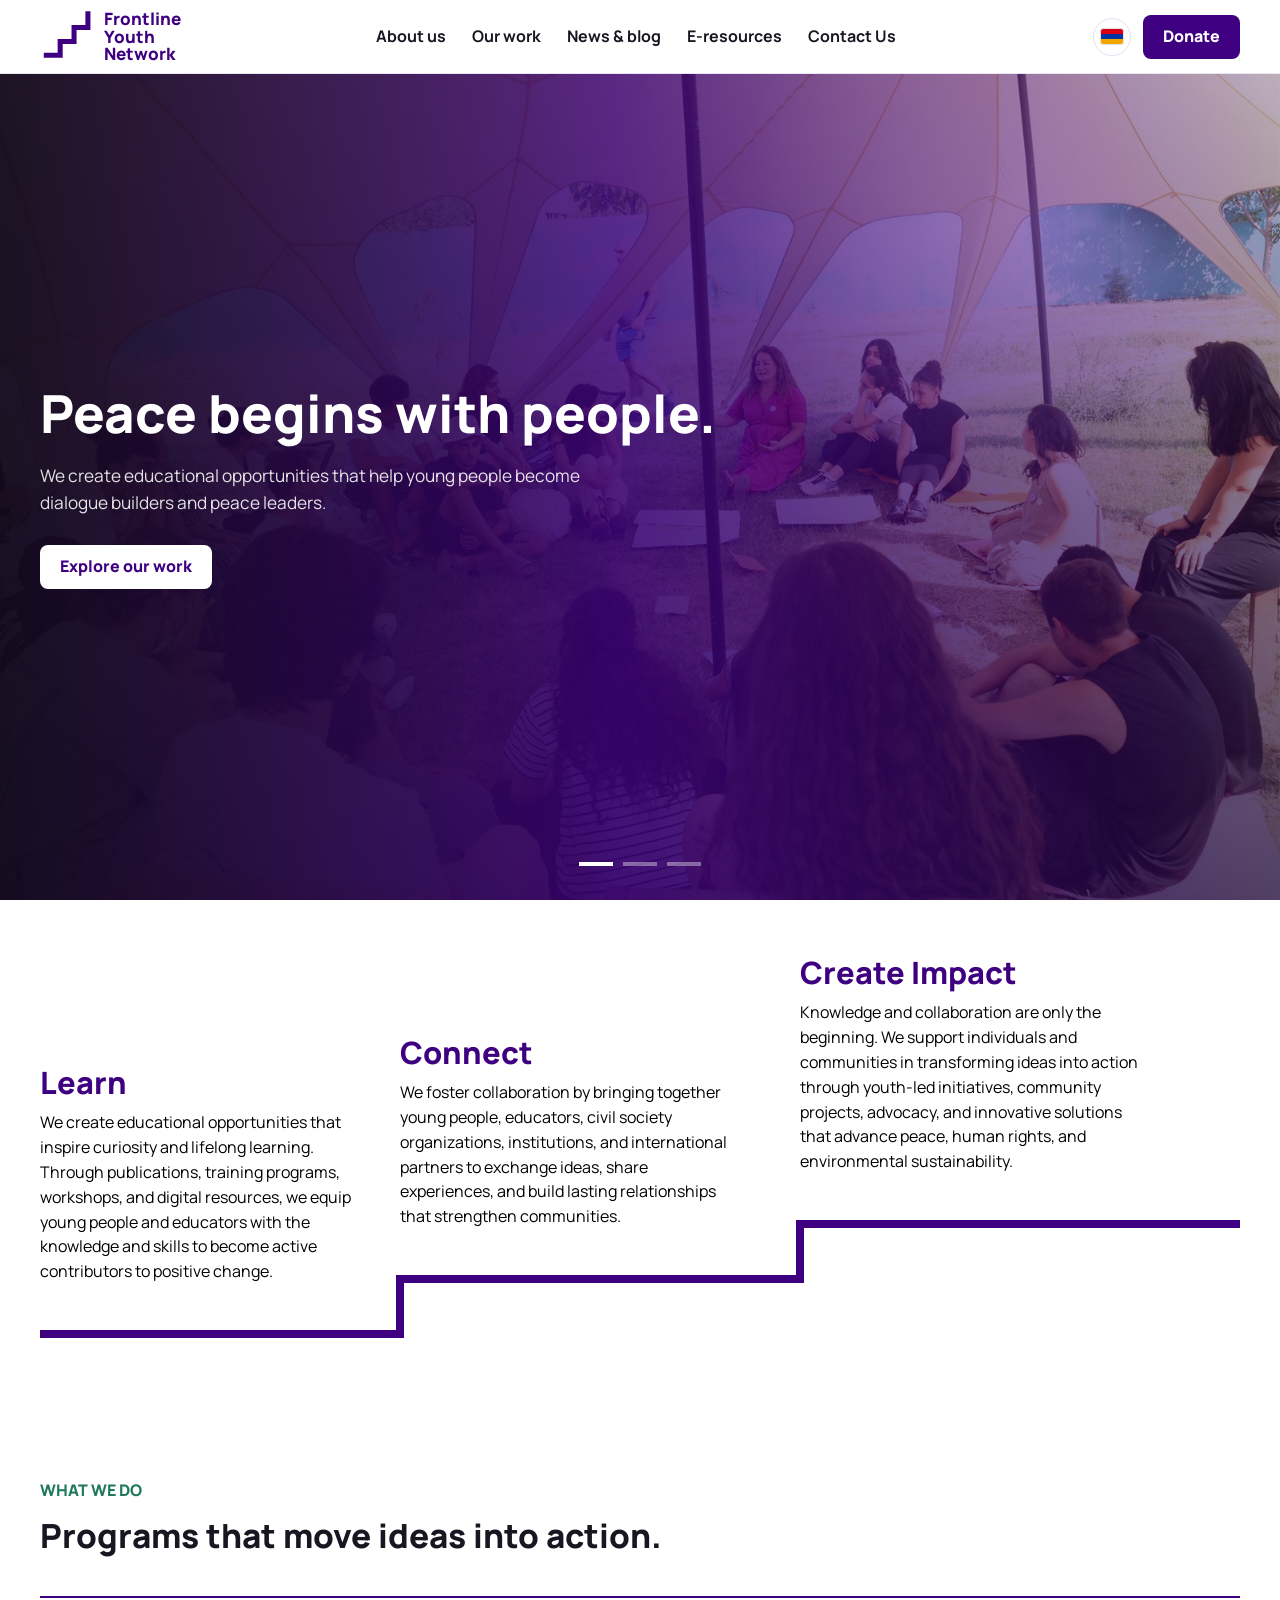
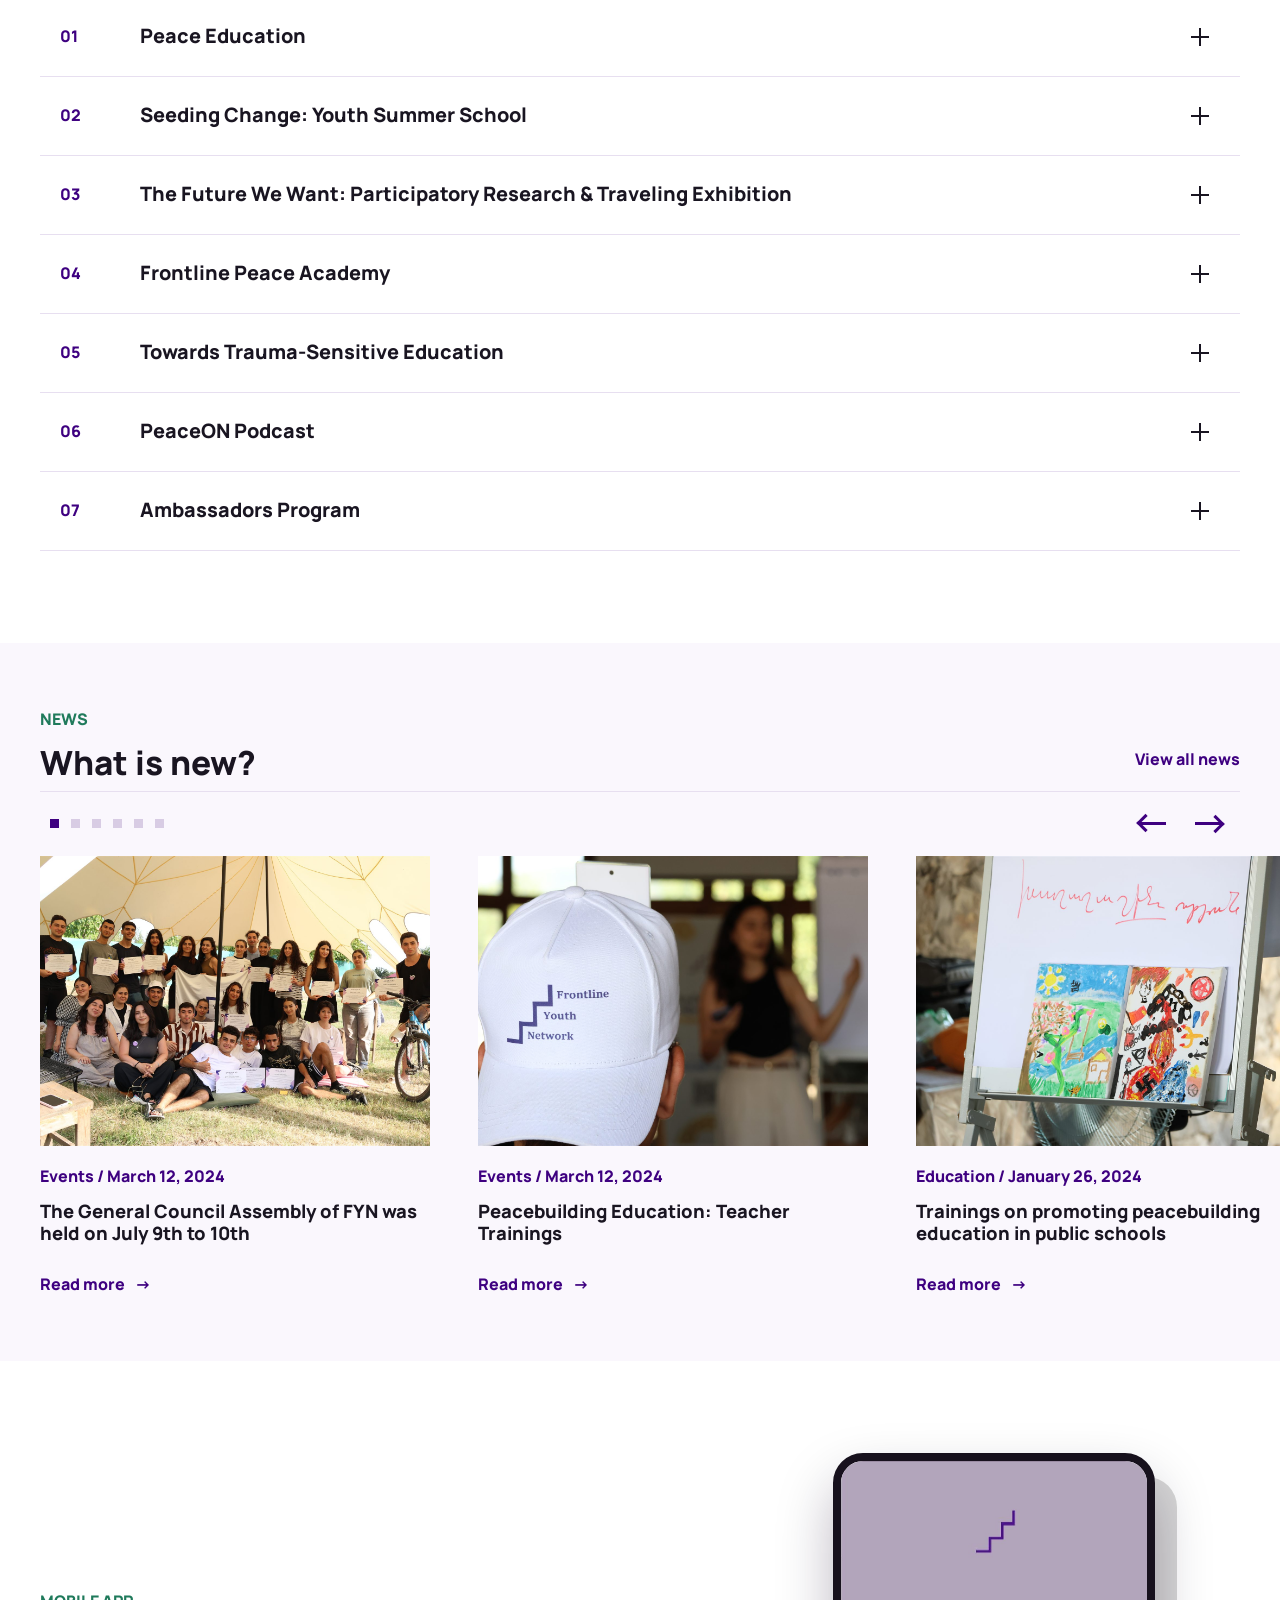
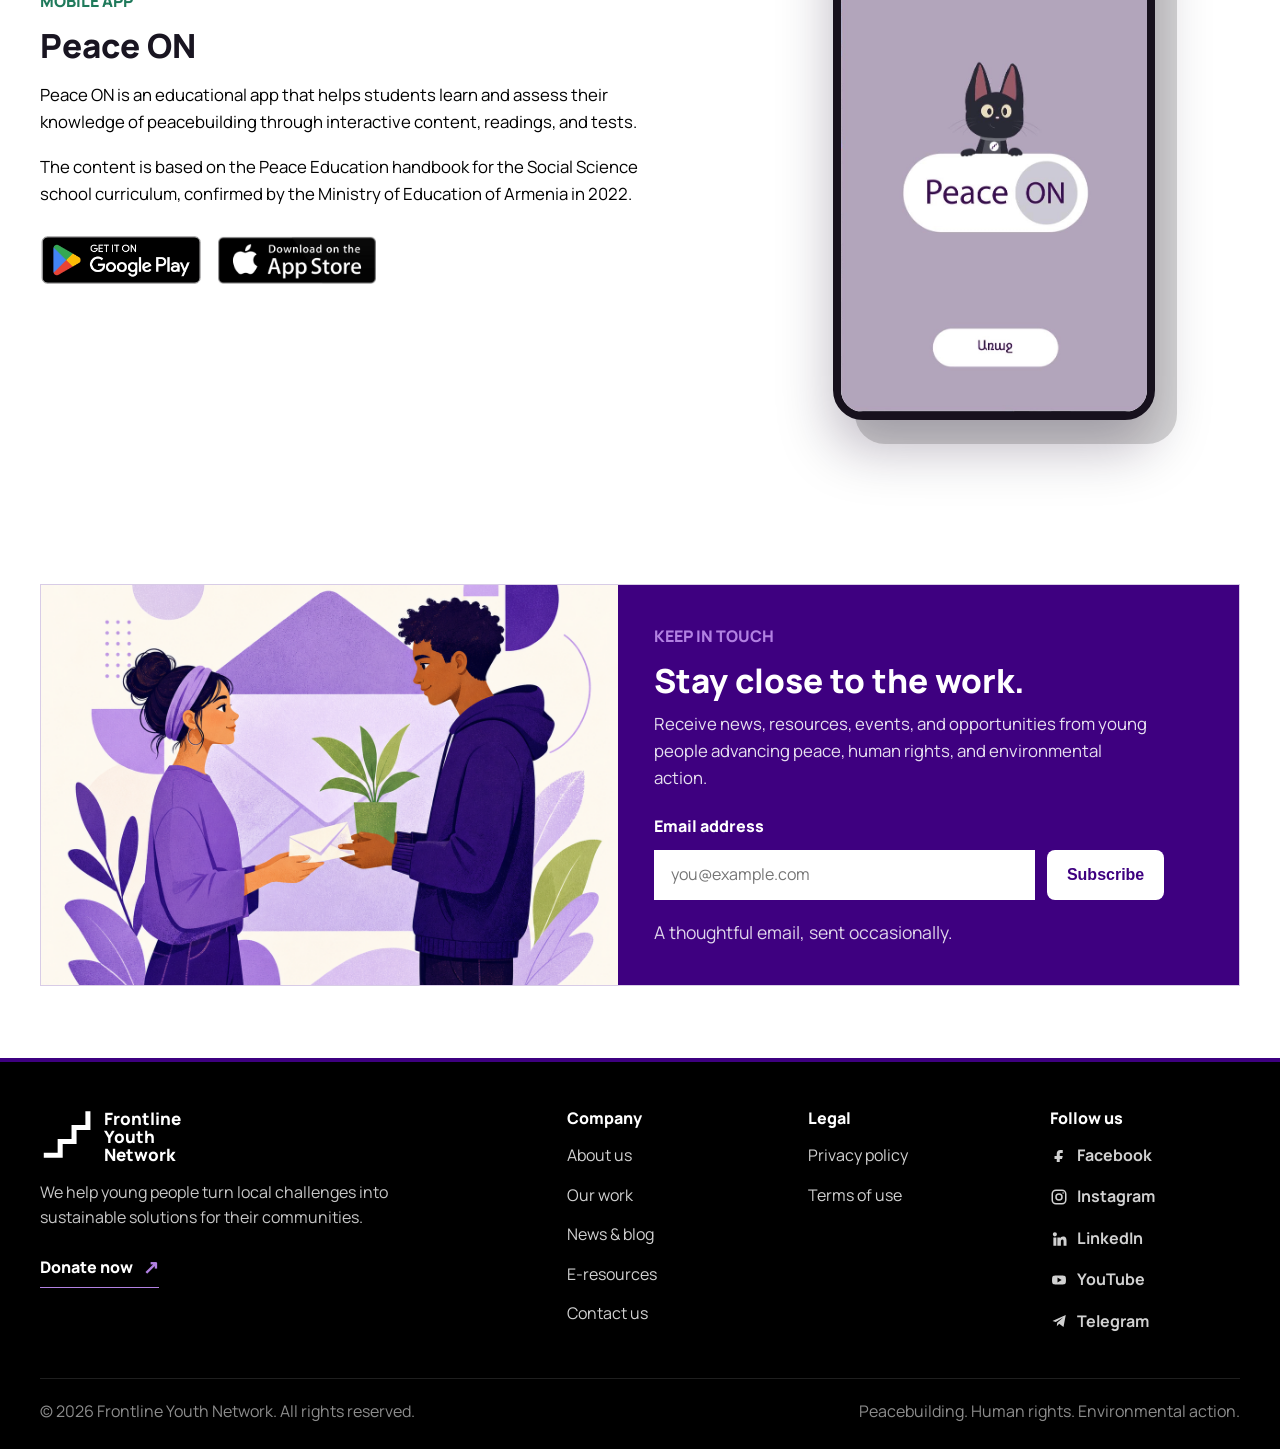
==== commit 31f86785: "Refresh site content and photography" ====
--- a/index.html
+++ b/index.html
@@ -125,7 +125,7 @@
               </button>
               <div class="initiative__panel" id="initiative-panel-1" role="region" aria-labelledby="initiative-trigger-1" aria-hidden="true">
                 <div class="initiative__media">
-                  <img src="assets/images/news-training.jpg" alt="Educators participating in a Frontline peace education training">
+                  <img src="assets/images/news-training.jpg" alt="A Frontline participant listening to a programme facilitator">
                 </div>
                 <div class="initiative__content">
                   <p>Since 2020, Frontline has been advancing peace education in Armenia by combining research, educational resource development, and teacher professional development. We create practical tools that help educators introduce peace, conflict, and dialogue into the classroom while supporting broader educational reforms. Our goal is to make peace education accessible, relevant, and transformative for both teachers and young people.</p>
@@ -142,7 +142,7 @@
               </button>
               <div class="initiative__panel" id="initiative-panel-2" role="region" aria-labelledby="initiative-trigger-2" aria-hidden="true">
                 <div class="initiative__media">
-                  <img src="assets/images/mission-youth.jpg" alt="Young people learning together at a Frontline summer program">
+                  <img src="assets/images/mission-youth.jpg" alt="Young people learning together at a Frontline summer programme">
                 </div>
                 <div class="initiative__content">
                   <p>From 2021 to 2025, <em>Seed the Change</em> brought together young people from across Armenia for an immersive summer school experience centered on peacebuilding, environmental sustainability, and human rights. Through interactive learning, outdoor activities, creative methods, and collaborative projects, participants developed practical skills and lasting connections.</p>
@@ -160,7 +160,7 @@
               </button>
               <div class="initiative__panel" id="initiative-panel-3" role="region" aria-labelledby="initiative-trigger-3" aria-hidden="true">
                 <div class="initiative__media">
-                  <img src="assets/images/hero-map.jpg" alt="Young people contributing ideas to a participatory research project">
+                  <img src="assets/images/hero-map.jpg" alt="Messages created by young people during a participatory activity">
                 </div>
                 <div class="initiative__content">
                   <p>What began as a creative exercise during the Seed the Change summer school evolved into a nationwide participatory research initiative exploring how young people imagine their future. Through focus groups and artistic expression, Frontline engaged diverse youth communities to better understand identity, belonging, and aspirations.</p>
@@ -178,7 +178,7 @@
               </button>
               <div class="initiative__panel" id="initiative-panel-4" role="region" aria-labelledby="initiative-trigger-4" aria-hidden="true">
                 <div class="initiative__media">
-                  <img src="assets/images/education.jpg" alt="Students taking part in an interactive Frontline learning session">
+                  <img src="assets/images/education.jpg" alt="Young people taking part in an interactive outdoor learning session">
                 </div>
                 <div class="initiative__content">
                   <p>Peace Academy is a two-month experiential learning program that continues the journey begun through the <em>Seed the Change</em> Summer School. Designed for university students, it offers a deeper exploration of conflict, peace, and social change through an interactive, non-formal learning environment.</p>
@@ -196,7 +196,7 @@
               </button>
               <div class="initiative__panel" id="initiative-panel-5" role="region" aria-labelledby="initiative-trigger-5" aria-hidden="true">
                 <div class="initiative__media">
-                  <img src="assets/images/news-schools.jpg" alt="Educators collaborating during a classroom-focused training">
+                  <img src="assets/images/news-schools.jpg" alt="Creative artworks produced during a Frontline learning activity">
                 </div>
                 <div class="initiative__content">
                   <p>Building on our participatory research, this initiative explores how peace, conflict, and trauma can be addressed through safe, inclusive, and creative learning environments. By bringing together educators, researchers, and practitioners, we developed practical trauma-informed teaching approaches grounded in international expertise and local experience.</p>
@@ -214,7 +214,7 @@
               </button>
               <div class="initiative__panel" id="initiative-panel-6" role="region" aria-labelledby="initiative-trigger-6" aria-hidden="true">
                 <div class="initiative__media">
-                  <img src="assets/images/cinema.jpg" alt="Young people participating in a Frontline media and discussion event">
+                  <img src="assets/images/cinema.jpg" alt="Young people and community members preparing food together">
                 </div>
                 <div class="initiative__content">
                   <p>PeaceON is an animated podcast created for young people, bringing complex social topics to life through a simple, engaging, and modern format. Guided by Piso, the curious cat and main character of the podcast, young audiences explore topics ranging from disinformation and media literacy to environmental issues, financial literacy, and everyday choices.</p>
@@ -233,7 +233,7 @@
               </button>
               <div class="initiative__panel" id="initiative-panel-7" role="region" aria-labelledby="initiative-trigger-7" aria-hidden="true">
                 <div class="initiative__media">
-                  <img src="assets/images/networking.jpg" alt="Frontline youth ambassadors connecting at a community event">
+                  <img src="assets/images/networking.jpg" alt="Frontline youth participants collaborating during a team activity">
                 </div>
                 <div class="initiative__content">
                   <p>The Ambassadors Program supports young people in sharing knowledge, building connections, and leading positive change in their communities. Full program details will be added as the initiative develops.</p>
@@ -278,7 +278,7 @@
             <div class="news-slider__viewport">
               <div class="news-slider__track">
                 <article class="news-card">
-                  <img src="assets/images/news-assembly.jpg" alt="Frontline Youth Network General Council Assembly">
+                  <img src="assets/images/news-assembly.jpg" alt="Frontline programme graduates holding their certificates">
                   <div class="news-card__body">
                     <p class="meta">Events / March 12, 2024</p>
                     <h3>The General Council Assembly of FYN was held on July 9th to 10th</h3>
@@ -287,7 +287,7 @@
                 </article>
 
                 <article class="news-card">
-                  <img src="assets/images/news-training.jpg" alt="Peacebuilding education teacher training">
+                  <img src="assets/images/news-training.jpg" alt="A Frontline participant during a facilitated learning session">
                   <div class="news-card__body">
                     <p class="meta">Events / March 12, 2024</p>
                     <h3>Peacebuilding Education: Teacher Trainings</h3>
@@ -296,7 +296,7 @@
                 </article>
 
                 <article class="news-card">
-                  <img src="assets/images/news-schools.jpg" alt="Peacebuilding education training in public schools">
+                  <img src="assets/images/news-schools.jpg" alt="Youth-created artworks displayed during a learning activity">
                   <div class="news-card__body">
                     <p class="meta">Education / January 26, 2024</p>
                     <h3>Trainings on promoting peacebuilding education in public schools</h3>
@@ -305,7 +305,7 @@
                 </article>
 
                 <article class="news-card">
-                  <img src="assets/images/education.jpg" alt="Young people taking part in a learning session">
+                  <img src="assets/images/education.jpg" alt="Young people taking part in an outdoor learning circle">
                   <div class="news-card__body">
                     <p class="meta">Education / FYN</p>
                     <h3>Non-formal education programs for young community leaders</h3>
@@ -314,7 +314,7 @@
                 </article>
 
                 <article class="news-card">
-                  <img src="assets/images/networking.jpg" alt="Frontline Youth Network community gathering">
+                  <img src="assets/images/networking.jpg" alt="Frontline participants working together outdoors">
                   <div class="news-card__body">
                     <p class="meta">Community / FYN</p>
                     <h3>Building networks between youth, mentors, and local initiatives</h3>
@@ -323,7 +323,7 @@
                 </article>
 
                 <article class="news-card">
-                  <img src="assets/images/cinema.jpg" alt="Youth event and community discussion">
+                  <img src="assets/images/cinema.jpg" alt="Young people sharing a community cooking activity">
                   <div class="news-card__body">
                     <p class="meta">Events / FYN</p>
                     <h3>Youth-led conversations on peace, rights, and participation</h3>
--- a/assets/css/style.css
+++ b/assets/css/style.css
@@ -2438,25 +2438,14 @@
 }
 
 .about-resources__visual {
-  display: grid;
-  grid-template-columns: 1.25fr 0.75fr;
-  gap: 14px;
-  align-items: end;
+  min-width: 0;
 }
 
 .about-resources__visual img {
   display: block;
   width: 100%;
+  aspect-ratio: 4 / 3;
   object-fit: cover;
-}
-
-.about-resources__visual img:first-child {
-  aspect-ratio: 4 / 5;
-}
-
-.about-resources__visual img:last-child {
-  aspect-ratio: 3 / 5;
-  border: 8px solid var(--color-primary);
 }
 
 .about-belief {
@@ -2551,7 +2540,7 @@
 
 .work-index__inner {
   display: grid;
-  grid-template-columns: repeat(5, minmax(190px, 1fr));
+  grid-template-columns: repeat(6, minmax(180px, 1fr));
   width: max-content;
   min-width: min(1200px, calc(100vw - 40px));
 }
@@ -2566,6 +2555,7 @@
   color: var(--color-ink);
   font-size: 16px;
   font-weight: 700;
+  white-space: nowrap;
   text-decoration: none;
   background-image: linear-gradient(var(--color-primary), var(--color-primary));
   background-position: left center;
@@ -2622,6 +2612,7 @@
 .work-index.is-visible a:nth-child(3) { animation-delay: 360ms; }
 .work-index.is-visible a:nth-child(4) { animation-delay: 540ms; }
 .work-index.is-visible a:nth-child(5) { animation-delay: 720ms; }
+.work-index.is-visible a:nth-child(6) { animation-delay: 900ms; }
 
 .work-program {
   scroll-margin-top: calc(var(--header-height) + 76px);
@@ -4105,14 +4096,6 @@
     margin-top: 20px;
   }
 
-  .about-resources__visual {
-    gap: 10px;
-  }
-
-  .about-resources__visual img:last-child {
-    border-width: 5px;
-  }
-
   .about-belief {
     padding: 64px 0;
   }
@@ -4151,16 +4134,19 @@
   }
 
   .work-index__inner {
-    grid-template-columns: repeat(5, minmax(175px, 1fr));
+    grid-template-columns: repeat(6, max-content);
+    margin-right: 0;
+    margin-left: 0;
   }
 
   .work-index a {
-    min-height: 66px;
-    padding: 10px 14px;
+    min-height: 58px;
+    gap: 7px;
+    padding: 8px 12px;
   }
 
   .work-program {
-    scroll-margin-top: calc(var(--header-height) + 66px);
+    scroll-margin-top: calc(var(--header-height) + 58px);
   }
 
   .work-program__header h2,
@@ -4289,12 +4275,12 @@
 
 /* Donate */
 .donate-page {
-  overflow: hidden;
+  overflow-x: hidden;
 }
 
 .donate-hero {
   background: var(--color-soft);
-  height: calc(100svh - var(--header-height));
+  min-height: calc(100svh - var(--header-height));
   padding: 0;
 }
 
@@ -4302,7 +4288,8 @@
   display: block;
   width: 100%;
   max-width: none;
-  height: 100%;
+  min-height: calc(100svh - var(--header-height));
+  height: auto;
   padding: 0;
 }
 
@@ -4324,7 +4311,8 @@
 .donate-panel {
   display: flex;
   width: 100%;
-  height: 100%;
+  min-height: calc(100svh - var(--header-height));
+  height: auto;
   flex-direction: column;
   border-top: 7px solid var(--color-accent);
   background: #fff;
@@ -4870,6 +4858,216 @@
   }
 }
 
+/* Ambassadors Program */
+.work-program--ambassadors {
+  overflow: hidden;
+  background: #fff;
+}
+
+.ambassadors-intro {
+  display: grid;
+  grid-template-columns: minmax(0, 0.9fr) minmax(420px, 1.1fr);
+  gap: 76px;
+  align-items: center;
+}
+
+.ambassadors-intro__content h2 {
+  max-width: 720px;
+  margin-bottom: 24px;
+  font-size: 3rem;
+}
+
+.ambassadors-intro__content > p:not(.eyebrow, .work-program__number) {
+  margin: 0 0 20px;
+  color: #000;
+  line-height: 1.75;
+}
+
+.ambassadors-intro__content a {
+  color: var(--color-primary);
+  font-weight: 700;
+  text-underline-offset: 4px;
+}
+
+.ambassadors-intro__media {
+  position: relative;
+  margin: 0;
+}
+
+.ambassadors-intro__media::before {
+  position: absolute;
+  top: -18px;
+  right: -18px;
+  width: 54%;
+  height: 62%;
+  background: var(--color-accent);
+  content: "";
+}
+
+.ambassadors-intro__media img {
+  position: relative;
+  display: block;
+  width: 100%;
+  min-height: 520px;
+  object-fit: cover;
+}
+
+.ambassadors-intro__media figcaption {
+  position: absolute;
+  right: 0;
+  bottom: 0;
+  left: 0;
+  display: flex;
+  align-items: center;
+  gap: 24px;
+  background: var(--color-primary);
+  padding: 24px 28px;
+  color: #fff;
+}
+
+.ambassadors-intro__media figcaption strong {
+  flex: 0 0 auto;
+  color: #fff;
+  font-size: 1.55rem;
+}
+
+.ambassadors-intro__media figcaption span {
+  color: #fff;
+  font-size: 16px;
+  line-height: 1.5;
+}
+
+.ambassadors-phases {
+  margin-top: 84px;
+}
+
+.ambassadors-phases__heading {
+  display: grid;
+  grid-template-columns: minmax(0, 0.55fr) minmax(0, 1fr);
+  gap: 50px;
+  align-items: end;
+  border-bottom: 1px solid var(--color-line);
+  padding-bottom: 28px;
+}
+
+.ambassadors-phases__heading h3 {
+  max-width: 760px;
+  font-size: 2.35rem;
+}
+
+.ambassadors-phases__grid {
+  display: grid;
+  grid-template-columns: repeat(3, minmax(0, 1fr));
+  margin: 0;
+  padding: 0;
+  list-style: none;
+}
+
+.ambassadors-phases__grid li {
+  min-height: 330px;
+  border-right: 1px solid var(--color-line);
+  padding: 34px 30px 38px;
+  transition: background 280ms ease, color 280ms ease;
+}
+
+.ambassadors-phases__grid li:first-child {
+  border-left: 1px solid var(--color-line);
+}
+
+.ambassadors-phases__grid li > span {
+  display: block;
+  margin-bottom: 52px;
+  color: var(--color-primary);
+  font-weight: 800;
+}
+
+.ambassadors-phases__grid h4 {
+  margin-bottom: 16px;
+  font-size: 1.45rem;
+}
+
+.ambassadors-phases__grid p {
+  color: #000;
+  line-height: 1.7;
+}
+
+.ambassadors-phases__grid li:hover {
+  background: var(--color-primary);
+  color: #fff;
+}
+
+.ambassadors-phases__grid li:hover > span,
+.ambassadors-phases__grid li:hover h4,
+.ambassadors-phases__grid li:hover p {
+  color: #fff;
+}
+
+@media (max-width: 950px) {
+  .ambassadors-intro {
+    grid-template-columns: 1fr;
+    gap: 48px;
+  }
+
+  .ambassadors-intro__media {
+    order: -1;
+  }
+
+  .ambassadors-intro__media img {
+    min-height: 440px;
+  }
+}
+
+@media (max-width: 760px) {
+  .ambassadors-intro__content h2 {
+    font-size: 2.1rem;
+  }
+
+  .ambassadors-intro__media::before {
+    top: -10px;
+    right: -10px;
+  }
+
+  .ambassadors-intro__media img {
+    min-height: 340px;
+  }
+
+  .ambassadors-intro__media figcaption {
+    position: relative;
+    align-items: flex-start;
+    flex-direction: column;
+    gap: 6px;
+    padding: 20px;
+  }
+
+  .ambassadors-phases {
+    margin-top: 62px;
+  }
+
+  .ambassadors-phases__heading,
+  .ambassadors-phases__grid {
+    grid-template-columns: 1fr;
+  }
+
+  .ambassadors-phases__heading {
+    gap: 14px;
+  }
+
+  .ambassadors-phases__heading h3 {
+    font-size: 1.8rem;
+  }
+
+  .ambassadors-phases__grid li {
+    min-height: 0;
+    border-bottom: 1px solid var(--color-line);
+    border-left: 1px solid var(--color-line);
+    padding: 28px 24px;
+  }
+
+  .ambassadors-phases__grid li > span {
+    margin-bottom: 24px;
+  }
+}
+
 /* PeaceON video showcase */
 .work-program--peaceon {
   background: #f3eef8;
@@ -4881,10 +5079,7 @@
 }
 
 .peaceon-heading {
-  display: grid;
-  grid-template-columns: minmax(0, 1fr) minmax(340px, 0.7fr);
-  gap: 72px;
-  align-items: end;
+  display: block;
 }
 
 .peaceon-heading h2 {
@@ -4898,25 +5093,16 @@
   color: var(--color-primary);
 }
 
-.peaceon-heading__copy {
-  border-top: 4px solid var(--color-primary);
-  padding-top: 22px;
-}
-
-.peaceon-heading__copy p,
-.peaceon-footer__copy > p {
+.peaceon-content p {
   color: #000;
   line-height: 1.7;
 }
 
-.peaceon-heading__copy p + p {
-  margin-top: 16px;
-}
-
-.peaceon-videos {
-  display: grid;
-  grid-template-columns: repeat(2, minmax(0, 1fr));
-  gap: 26px;
+.peaceon-layout {
+  display: grid;
+  grid-template-columns: minmax(0, 0.85fr) minmax(420px, 1.15fr);
+  gap: 48px;
+  align-items: start;
   margin-top: 54px;
 }
 
@@ -4992,40 +5178,21 @@
   font-size: 16px;
 }
 
-.peaceon-footer {
-  display: grid;
-  grid-template-columns: minmax(0, 1.05fr) minmax(320px, 0.65fr);
-  gap: 64px;
-  align-items: center;
+.peaceon-content p + p {
+  margin-top: 18px;
+}
+
+.peaceon-content .work-peaceon__actions {
   margin-top: 26px;
-  border-top: 1px solid rgba(62, 0, 128, 0.18);
-  padding-top: 34px;
-}
-
-.peaceon-scenes {
-  display: grid;
-  grid-template-columns: repeat(2, minmax(0, 1fr));
-  gap: 14px;
-}
-
-.peaceon-scenes img {
-  width: 100%;
-  aspect-ratio: 16 / 9;
-  object-fit: cover;
-}
-
-.peaceon-footer__copy .work-peaceon__actions {
-  margin-top: 26px;
-}
-
-.work-program--peaceon .peaceon-footer__copy .btn--secondary {
+}
+
+.work-program--peaceon .peaceon-content .btn--secondary {
   border-color: var(--color-primary);
   color: var(--color-primary);
 }
 
 @media (max-width: 900px) {
-  .peaceon-heading,
-  .peaceon-footer {
+  .peaceon-layout {
     grid-template-columns: 1fr;
     gap: 34px;
   }
@@ -5036,12 +5203,7 @@
     font-size: 2.1rem;
   }
 
-  .peaceon-videos,
-  .peaceon-scenes {
-    grid-template-columns: 1fr;
-  }
-
-  .peaceon-videos {
+  .peaceon-layout {
     margin-top: 38px;
   }
 
@@ -5054,9 +5216,6 @@
     padding: 16px;
   }
 
-  .peaceon-footer {
-    gap: 30px;
-  }
 }
 
 /* Custom donation interface */
@@ -5076,6 +5235,20 @@
   margin-top: 18px;
   color: #000;
   line-height: 1.65;
+}
+
+.donate-panel__photo {
+  height: clamp(180px, 22vw, 250px);
+  margin: 24px 0 0;
+  overflow: hidden;
+  background: var(--color-surface);
+}
+
+.donate-panel__photo img {
+  width: 100%;
+  height: 100%;
+  object-fit: cover;
+  object-position: center 42%;
 }
 
 .donate-panel__intro > img {
@@ -5209,6 +5382,10 @@
   display: grid;
 }
 
+.donation-field--email {
+  grid-column: 1 / -1;
+}
+
 .donation-custom input:focus,
 .donation-fields input:focus {
   border-color: var(--color-primary);
@@ -5271,6 +5448,11 @@
 
   .donate-panel__intro > img {
     max-width: 280px;
+  }
+
+  .donate-panel__photo {
+    width: min(100%, 560px);
+    height: clamp(190px, 52vw, 290px);
   }
 }
 
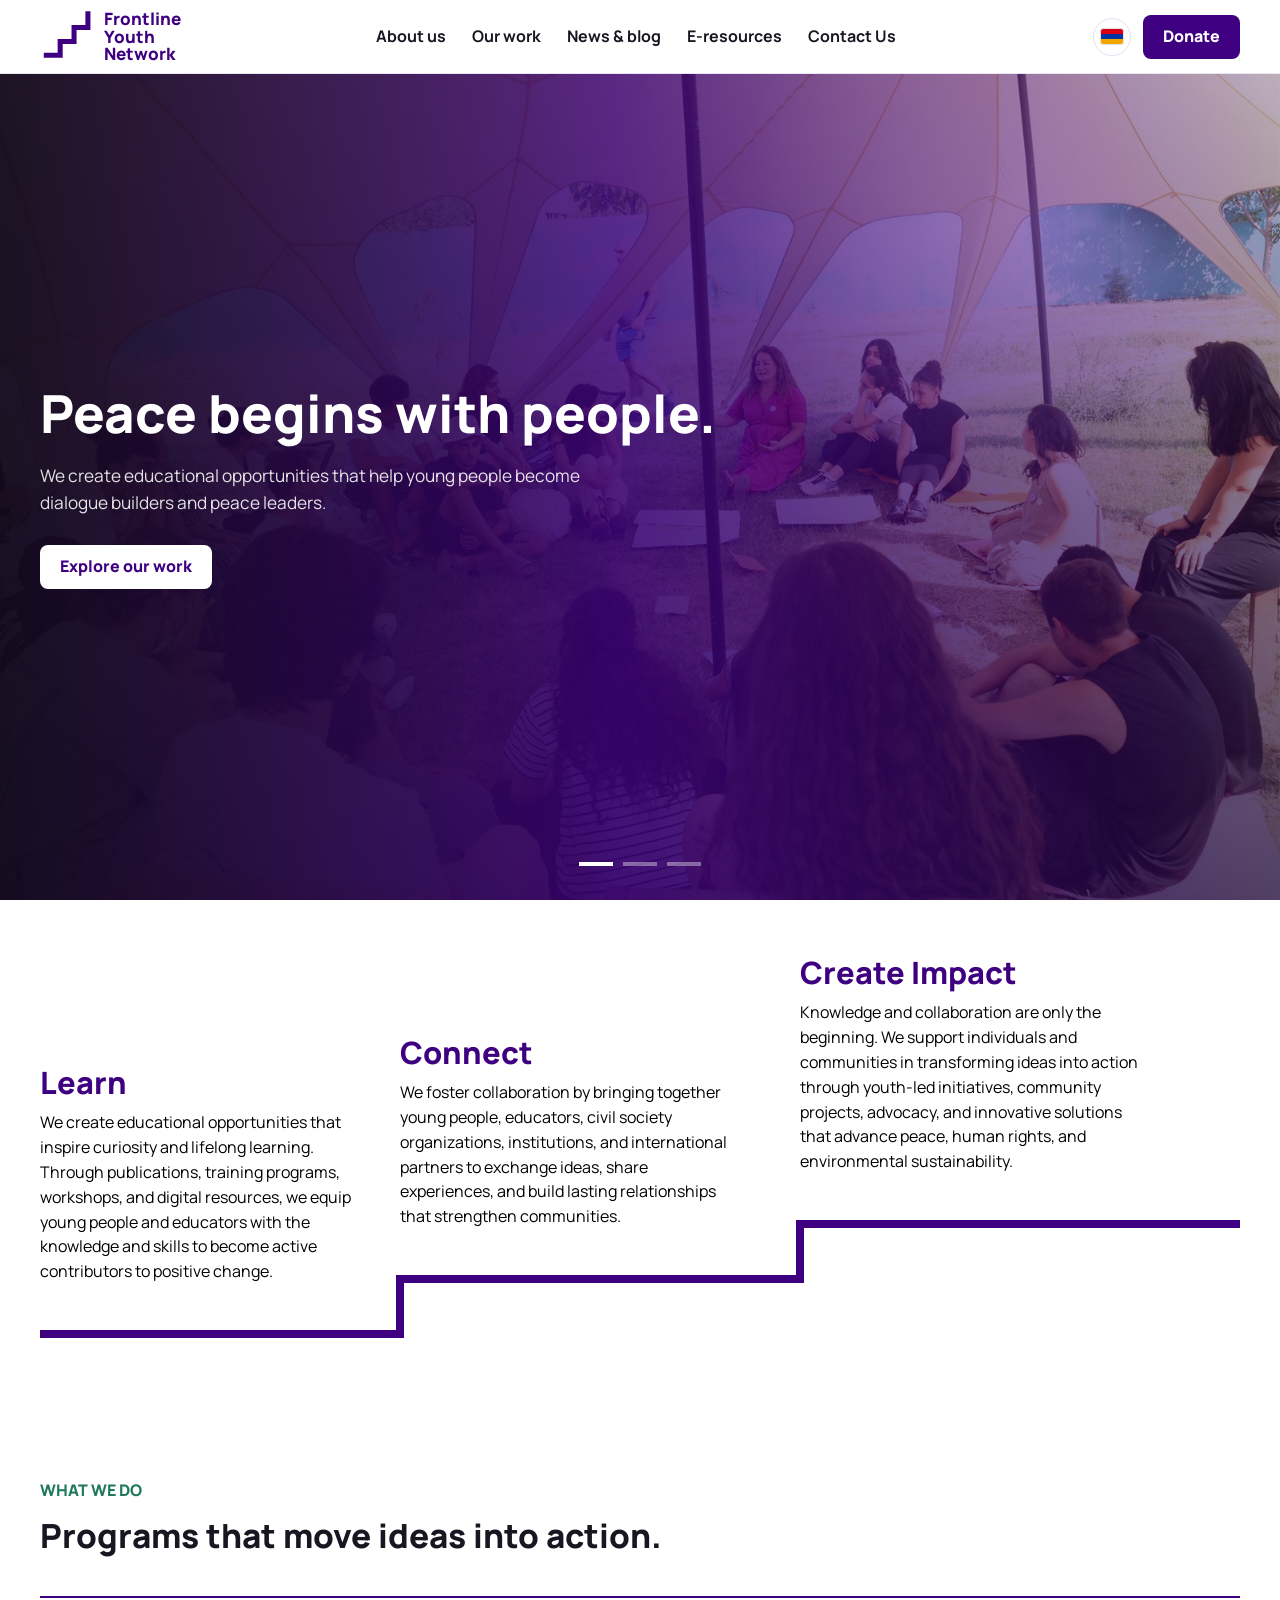
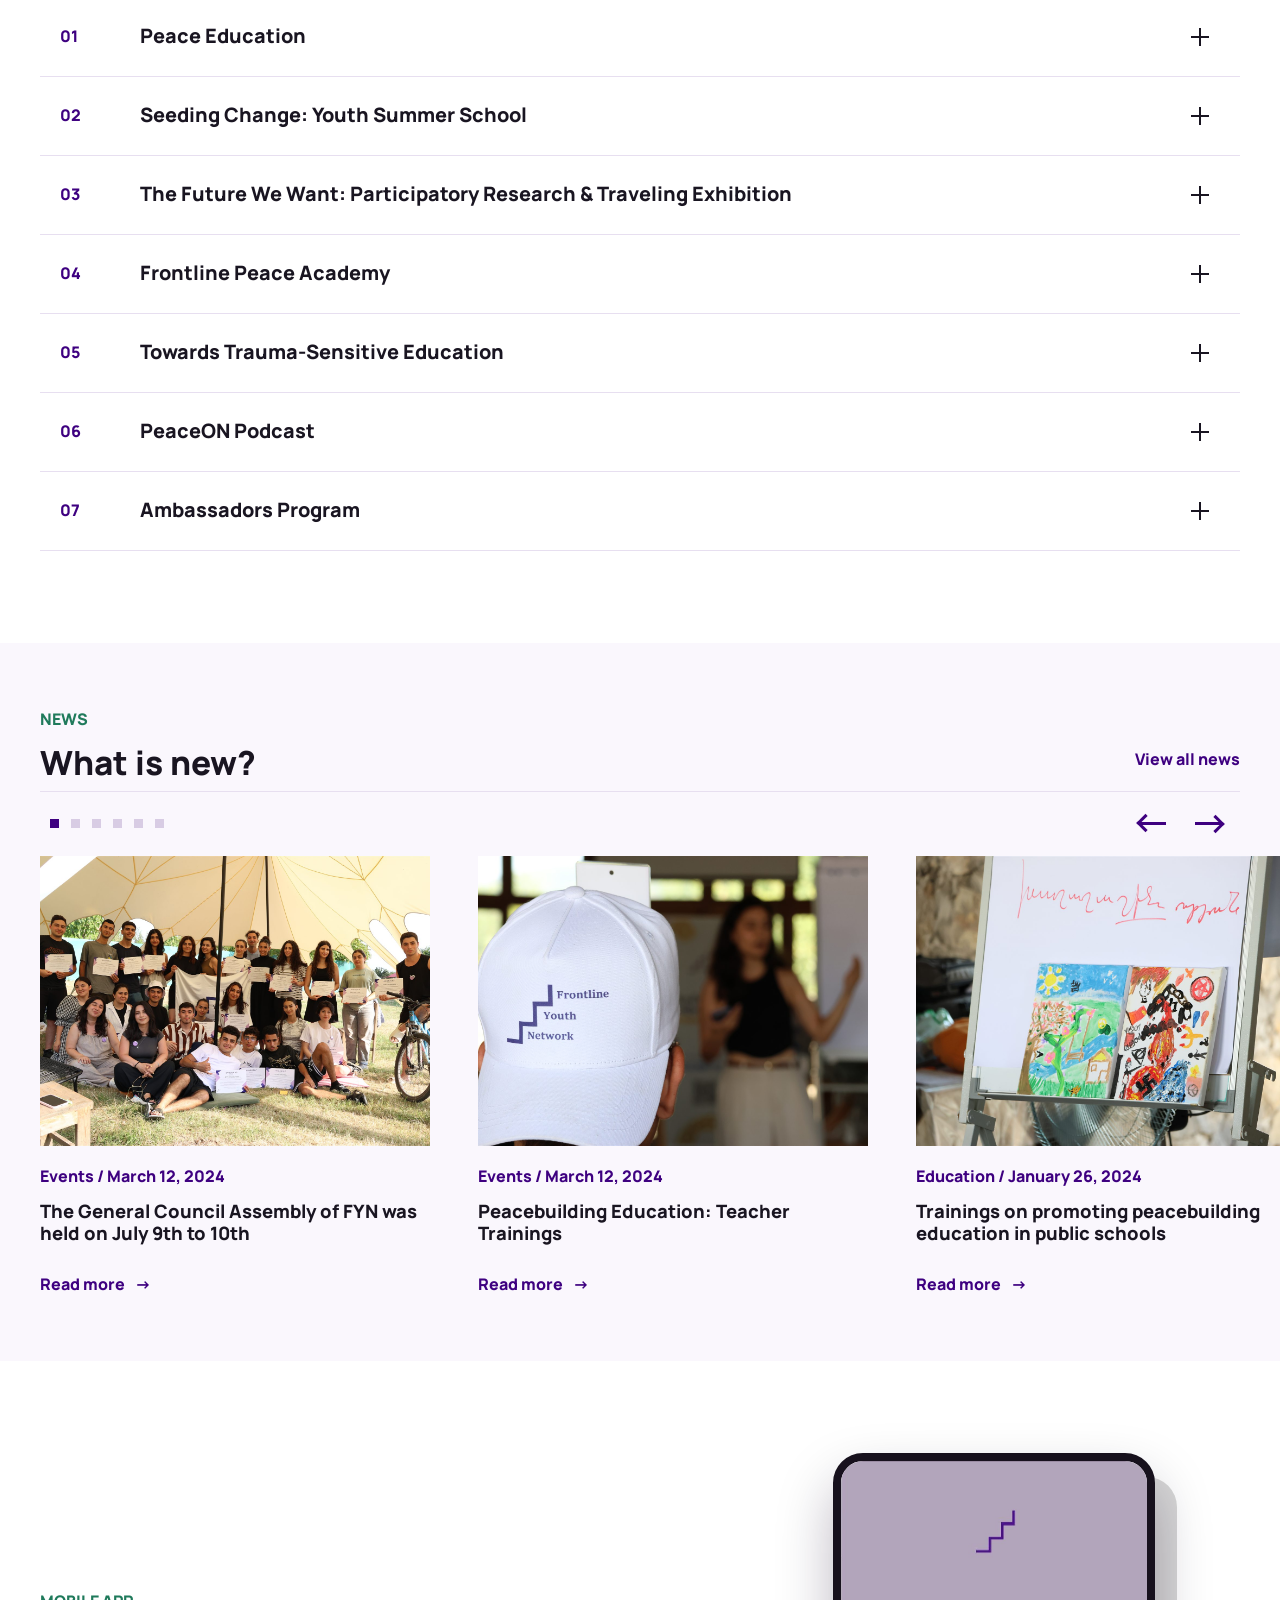
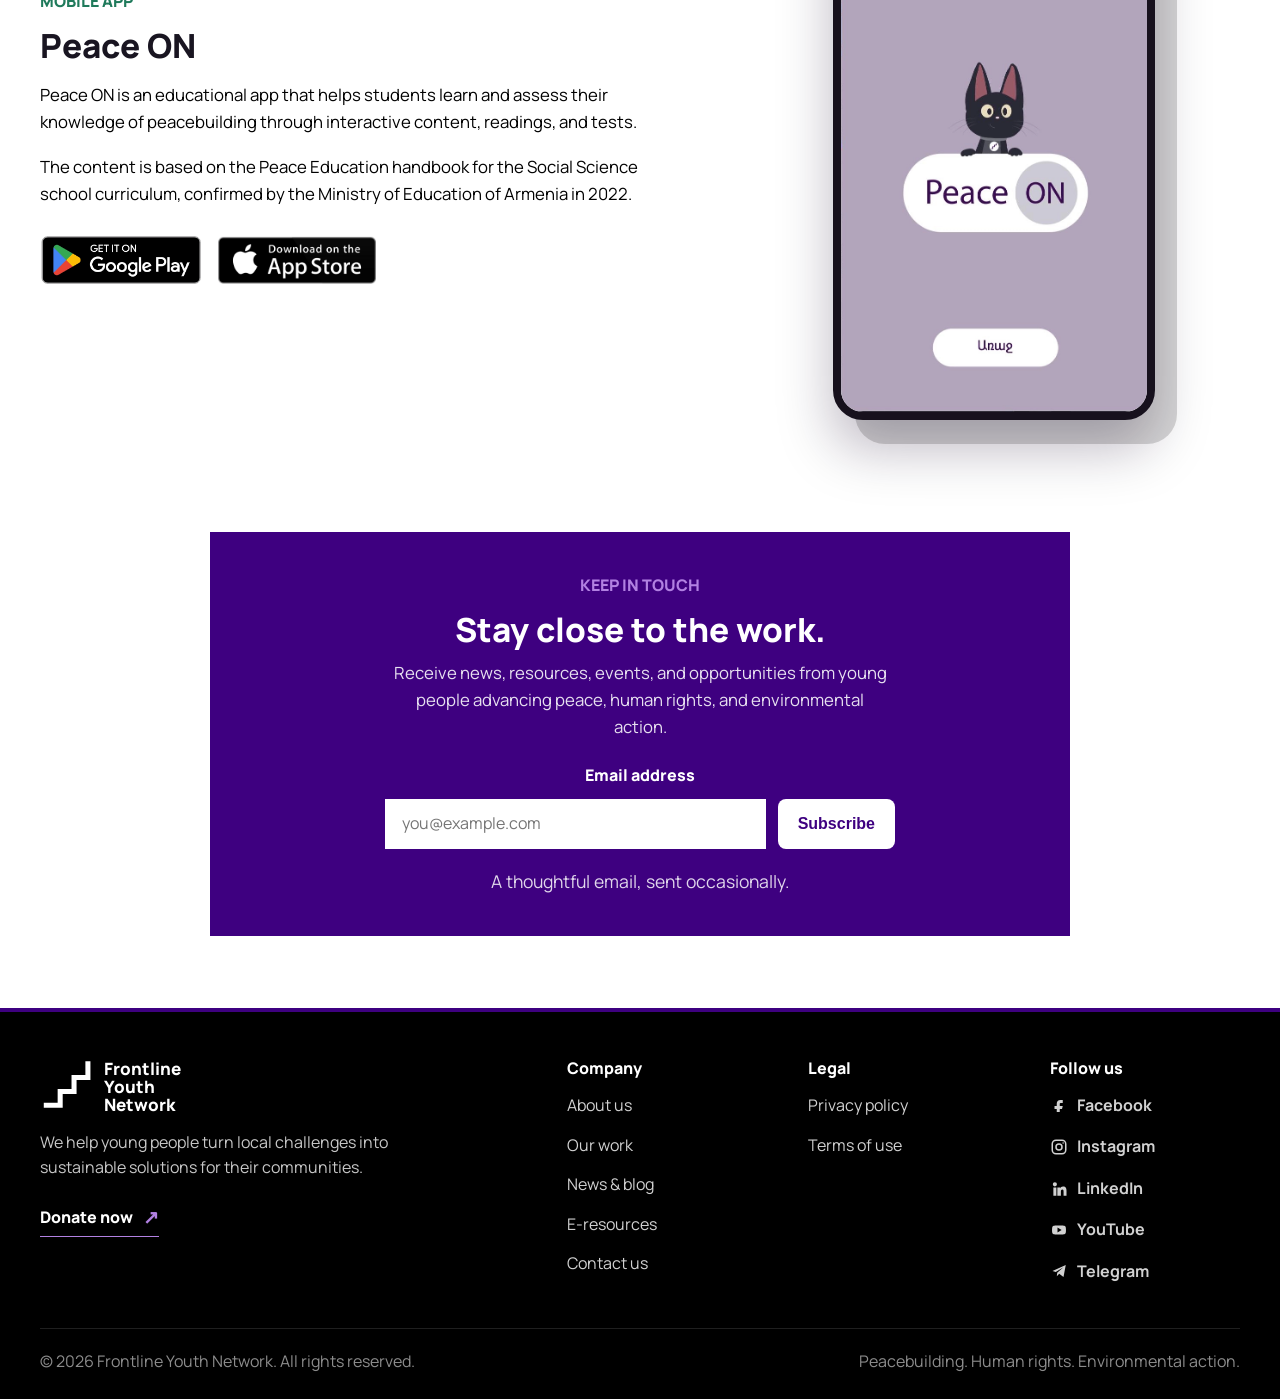
==== commit bf495e79: "Refine subscription and image positioning" ====
--- a/index.html
+++ b/index.html
@@ -363,10 +363,6 @@
 
       <section class="section contact" id="contact">
         <div class="container subscription">
-          <div class="subscription__visual">
-            <img src="assets/images/newsletter-illustration.png" alt="Young people exchanging a letter and a plant">
-          </div>
-
           <div class="subscription__content">
             <p class="eyebrow">Keep in touch</p>
             <h2>Stay close to the work.</h2>
--- a/assets/css/style.css
+++ b/assets/css/style.css
@@ -1858,7 +1858,7 @@
 .contact {
   background: #fff;
   color: var(--color-ink);
-  padding: 72px 0;
+  padding: 20px 0 72px;
 }
 
 .contact__grid {
@@ -1940,33 +1940,21 @@
 }
 
 .subscription {
-  display: grid;
-  grid-template-columns: minmax(0, 0.93fr) minmax(0, 1fr);
-  max-width: 1200px;
+  max-width: 860px;
   overflow: hidden;
   border: 1px solid rgba(62, 0, 128, 0.2);
-  background: #fff;
-}
-
-.subscription__visual {
-  min-height: 280px;
-  max-height: 400px;
-  background: #f0e9f8;
-}
-
-.subscription__visual img {
-  width: 100%;
-  height: 100%;
-  object-fit: cover;
-  display: block;
+  background: var(--color-primary);
 }
 
 .subscription__content {
   display: grid;
   align-content: center;
-  padding: clamp(24px, 3vw, 36px);
+  justify-items: center;
+  min-height: 380px;
+  padding: clamp(40px, 7vw, 5px);
   background: var(--color-primary);
   color: #fff;
+  text-align: center;
 }
 
 .subscription__content .eyebrow {
@@ -1975,19 +1963,21 @@
 
 .subscription__content h2 {
   max-width: 460px;
+  margin-inline: auto;
   color: #fff;
 }
 
 .subscription__content > p:not(.eyebrow) {
   max-width: 500px;
-  margin-top: 12px;
+  margin: 12px auto 0;
   color: rgba(255, 255, 255, 0.88);
   font-size: 1.05rem;
 }
 
 .subscription .newsletter {
+  width: 100%;
   max-width: 510px;
-  margin: 22px 0 0;
+  margin: 22px auto 0;
   border: 0;
   background: transparent;
   padding: 0;
@@ -1995,8 +1985,10 @@
 }
 
 .subscription .newsletter label {
+  display: block;
   margin-bottom: 10px;
   color: #fff;
+  text-align: center;
 }
 
 .subscription .newsletter__row {
@@ -2032,6 +2024,7 @@
 .subscription .form-note {
   margin-top: 12px;
   color: rgba(255, 255, 255, 0.72);
+  text-align: center;
 }
 
 .contact-hero {
@@ -2040,7 +2033,7 @@
   min-height: clamp(340px, 38vw, 440px);
   place-items: center;
   overflow: hidden;
-  background: #20102f url("../images/contact-hero.jpg") center 52% / cover no-repeat;
+  background: #20102f url("../images/contact-hero.jpg") center 30% / cover no-repeat;
   color: #fff;
 }
 
@@ -2652,7 +2645,7 @@
   width: 100%;
   aspect-ratio: 16 / 7;
   object-fit: cover;
-  object-position: center 45%;
+  object-position: 15% 45%;
 }
 
 .work-program__prose {
@@ -3505,10 +3498,6 @@
     padding: 70px 0;
   }
 
-  .subscription {
-    grid-template-columns: 1fr;
-  }
-
   .initiatives__intro,
   .initiative__panel {
     grid-template-columns: 1fr;
@@ -3525,12 +3514,6 @@
 
   .initiative__media img {
     aspect-ratio: 16 / 10;
-  }
-
-  .subscription__visual {
-    height: 280px;
-    min-height: 0;
-    max-height: 280px;
   }
 
   .section__heading--row {
@@ -3742,13 +3725,8 @@
   }
 
   .subscription__content {
-    padding: 24px;
-  }
-
-  .subscription__visual {
-    height: 220px;
-    min-height: 0;
-    max-height: 220px;
+    min-height: 350px;
+    padding: 36px 24px;
   }
 
   .subscription .newsletter__row .btn {
